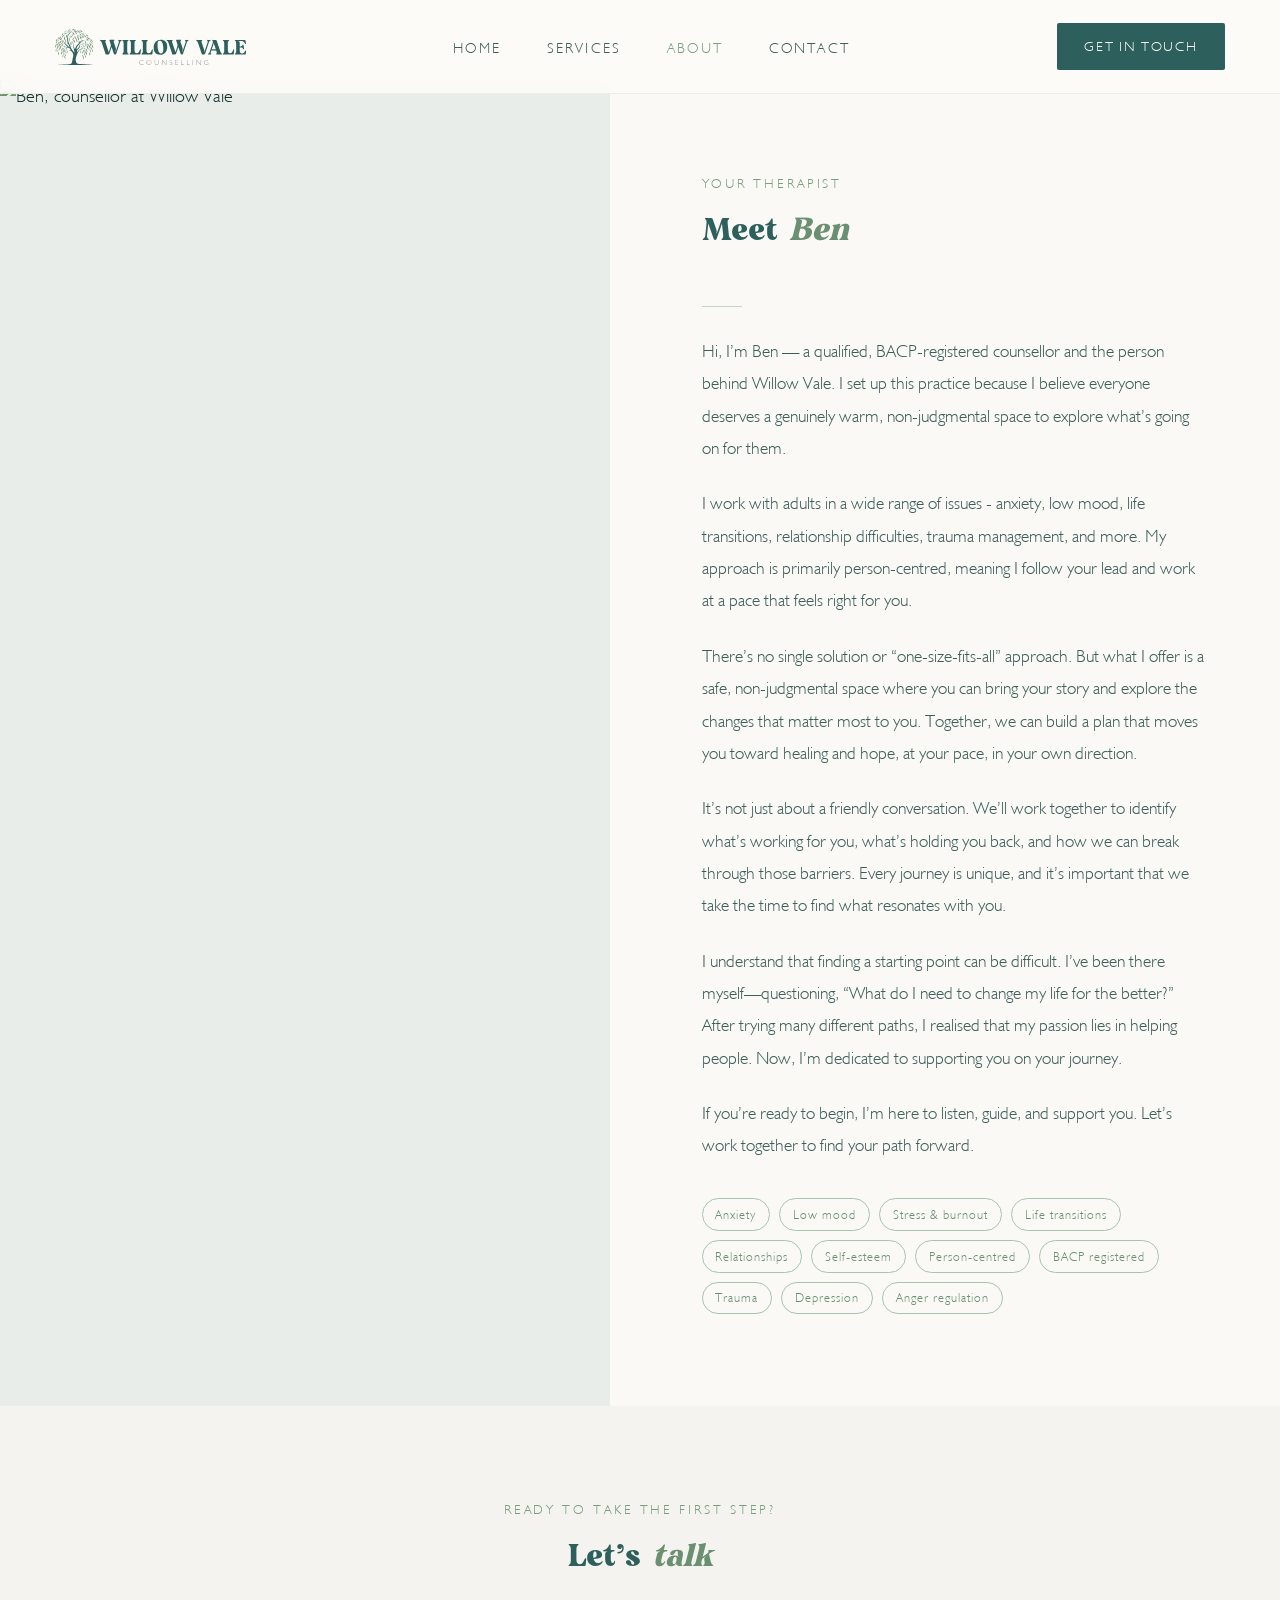
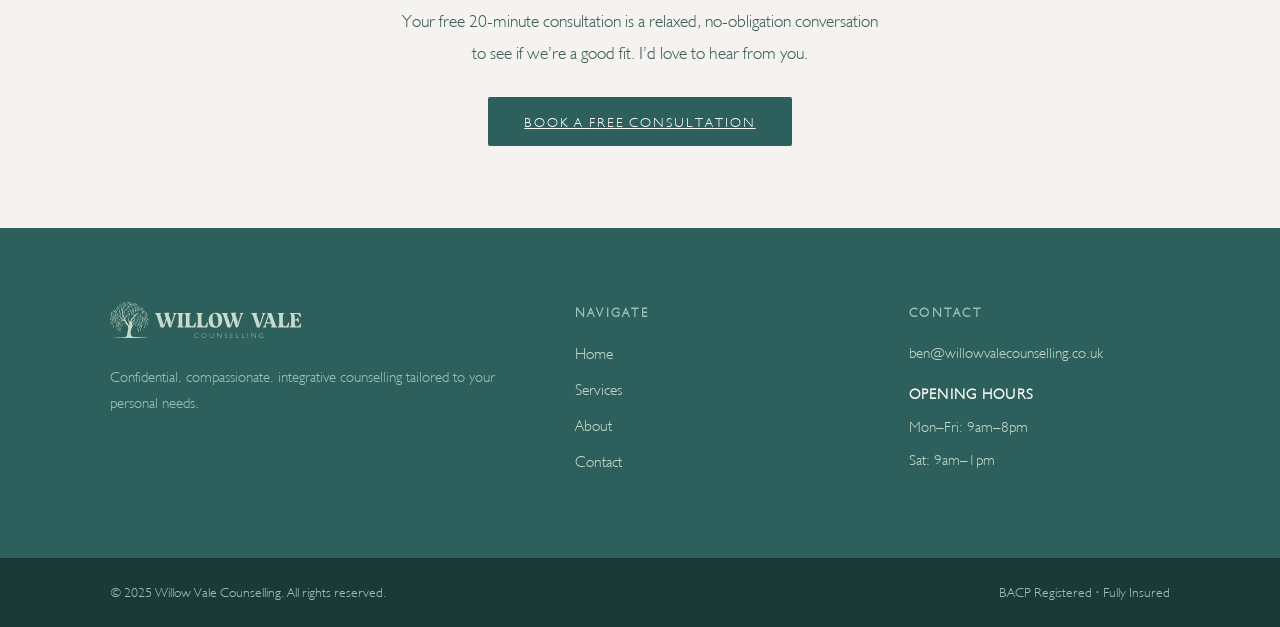
==== about.html @ 720c83ef "Add files via upload" ====
<!DOCTYPE html>
<html lang="en">
<head>
<meta charset="UTF-8">
<meta name="viewport" content="width=device-width, initial-scale=1.0">
<title>About | Willow Vale Counselling</title>
<link rel="stylesheet" href="style.css">
</head>
<body>
<nav>
  <a class="nav-logo" href="index.html" style="display:flex;align-items:center;">
    <span class="nav-logo-svg"><svg id="Layer_2" xmlns="http://www.w3.org/2000/svg" version="1.1" viewBox="0 0 338.8 63.8">
  <!-- Generator: Adobe Illustrator 30.1.0, SVG Export Plug-In . SVG Version: 2.1.1 Build 136)  -->
  <defs>
    <style>
      .st0 {
        fill: #6b8f71;
      }

      .st1 {
        fill: #959595;
      }

      .st2 {
        fill: #2d605c;
      }
    </style>
  </defs>
  <g>
    <path class="st2" d="M89.3,43.3l-6.7-19.7c-1-2.9-3-2.5-3-3.6s.3-.7.7-.7h9.5c.4,0,.7.3.7.6,0,.9-1.3.9-1.3,2.5s.2,1,.4,1.6l2.9,8.6,2.7,8h.2l2.9-8.6c.8-2.4.9-3.9,0-6.5l-1.8-5.1c-.2-.5,0-1.2.8-1.2h7.4c.4,0,.7.3.7.6,0,.9-1.4.9-1.4,2.5s.1.8.3,1.4l3.1,9c1,2.8.6,4.7-.5,7.9h.4l5.7-16.6c.2-.7.3-1.2.3-1.6,0-1.6-1.2-1.6-1.2-2.5s.3-.6.7-.6h4.9c.4,0,.7.3.7.7,0,1.1-2,.7-3,3.6l-6.7,19.7c-.4,1.2-.8,1.8-2.1,1.8h-.3c-1.2,0-1.7-.6-2.1-1.8l-3.9-11.2-3.9,11.2c-.4,1.2-.8,1.8-2.1,1.8h-3.2c-1.3,0-1.7-.6-2.1-1.8Z"/>
    <path class="st2" d="M119.1,44.4c0-1.2,2.5-.5,2.5-5.5v-13.3c0-5.1-2.5-4.3-2.5-5.5s.3-.7.7-.7h10c.4,0,.7.3.7.7,0,1.2-2.5.5-2.5,5.5v13.3c0,5.1,2.5,4.3,2.5,5.5s-.3.7-.7.7h-10c-.4,0-.7-.3-.7-.7Z"/>
    <path class="st2" d="M132,44.4c0-1.2,2.5-.5,2.5-5.5v-13.3c0-5.1-2.5-4.3-2.5-5.5s.3-.7.7-.7h10c.4,0,.7.3.7.7,0,1.2-2.5.5-2.5,5.5v12.1c0,3.6,1.4,5.4,4.1,5.4h0c2.9,0,4.2-3.5,5.3-6.1.3-.6.6-1,1.1-1s.8.4.8,1l-.7,7c0,.7-.6,1.1-1.2,1.1h-17.6c-.4,0-.7-.3-.7-.7h0Z"/>
    <path class="st2" d="M153.2,44.4c0-1.2,2.5-.5,2.5-5.5v-13.3c0-5.1-2.5-4.3-2.5-5.5s.3-.7.7-.7h10c.4,0,.7.3.7.7,0,1.2-2.5.5-2.5,5.5v12.1c0,3.6,1.4,5.4,4.1,5.4h0c2.9,0,4.2-3.5,5.3-6.1.3-.6.6-1,1.1-1s.8.4.8,1l-.7,7c0,.7-.6,1.1-1.2,1.1h-17.6c-.4,0-.7-.3-.7-.7h0Z"/>
    <path class="st2" d="M174.9,32.7c0-8.5,5.3-13.7,12.5-13.7s11.5,4.2,11.5,12.7-5.3,13.8-12.5,13.8-11.5-4.3-11.5-12.8ZM187.9,43.4c3.1,0,4.1-2.8,4.1-8.5s-1.5-13.9-5.8-13.9-4.4,2.5-4.4,8.3,1.3,14,6.1,14h0Z"/>
    <path class="st2" d="M207.5,43.3l-6.7-19.7c-1-2.9-3-2.5-3-3.6s.3-.7.7-.7h9.5c.4,0,.7.3.7.6,0,.9-1.3.9-1.3,2.5s.1,1,.4,1.6l2.9,8.6,2.7,8h.2l2.9-8.6c.8-2.4.9-3.9,0-6.5l-1.8-5.1c-.1-.5,0-1.2.9-1.2h7.4c.4,0,.7.3.7.6,0,.9-1.4.9-1.4,2.5s.1.8.3,1.4l3.1,9c1,2.8.6,4.7-.5,7.9h.4l5.7-16.6c.2-.7.3-1.2.3-1.6,0-1.6-1.2-1.6-1.2-2.5s.3-.6.7-.6h4.9c.4,0,.7.3.7.7,0,1.1-2,.7-3,3.6l-6.7,19.7c-.4,1.2-.9,1.8-2.1,1.8h-.3c-1.2,0-1.6-.6-2.1-1.8l-3.9-11.2-3.9,11.2c-.4,1.2-.9,1.8-2.1,1.8h-3.2c-1.3,0-1.7-.6-2.1-1.8h0Z"/>
    <path class="st2" d="M259.8,43.3l-6.7-19.6c-1-2.9-3-2.6-3-3.7s.3-.7.7-.7h9.5c.4,0,.7.3.7.6,0,.9-1.2.9-1.2,2.5s0,.8.2,1.4l4.1,12.1c.7,2,.8,3.2.2,5h.4l5.7-16.9c.2-.7.3-1.2.3-1.6,0-1.6-1.2-1.6-1.2-2.5s.3-.6.7-.6h4.9c.4,0,.7.3.7.7,0,1.1-2,.7-3,3.6l-6.7,19.7c-.4,1.2-.9,1.8-2.1,1.8h-2.1c-1.3,0-1.7-.6-2.1-1.8h0Z"/>
    <path class="st2" d="M271,44.4c0-1.1,1.8-.8,3-3.7l5.3-15.5c1.6-4.8-.9-4-.9-5.2s.4-.7.9-.7h5.3c1.3,0,1.7.6,2.1,1.8l6.7,19.6c1.2,2.9,3,2.7,3,3.7s-.3.7-.7.7h-9.5c-.4,0-.7-.3-.7-.6,0-.9,1.2-.9,1.2-2.5s0-.9-.3-1.5l-.9-2.4h-8.5l-.8,2.4c-.2.6-.3,1.1-.3,1.5,0,1.7,1.2,1.7,1.2,2.5s-.3.6-.7.6h-4.9c-.4,0-.7-.3-.7-.7h0ZM285,36l-3.9-11.3h-.4c.1.4.2.9.2,1.3,0,1-.3,2-.8,3.4l-2.3,6.7h7.1Z"/>
    <path class="st2" d="M297.4,44.4c0-1.2,2.5-.5,2.5-5.5v-13.3c0-5.1-2.5-4.3-2.5-5.5s.3-.7.7-.7h10c.4,0,.7.3.7.7,0,1.2-2.5.5-2.5,5.5v12.1c0,3.6,1.4,5.4,4.1,5.4h0c2.9,0,4.2-3.5,5.3-6.1.3-.6.5-1,1.1-1s.8.4.8,1l-.7,7c0,.7-.5,1.1-1.2,1.1h-17.6c-.4,0-.7-.3-.7-.7h0Z"/>
    <path class="st2" d="M318.6,44.4c0-1.2,2.5-.5,2.5-5.5v-13.3c0-5.1-2.5-4.3-2.5-5.5s.3-.7.7-.7h17.2c.7,0,1.1.4,1.2,1.1l.7,5.2c0,.6-.2,1-.8,1s-.7-.3-1.1-1c-1.3-2.5-2.4-4.3-5.3-4.3h-6.6v.4c2.5,0,2.8.7,2.8,4.9v4.1h2.1c1.6,0,2.2-.9,2.5-1.7.4-1,.5-1.6,1.2-1.6s.8.4.9,1l.9,6.3c0,.6-.1,1-.7,1s-.9-.3-1.2-1c-.8-1.4-1.8-1.9-3.6-1.9h-2.1v3.8c0,3.9.7,6.5,4.1,6.5h0c2.9,0,3.9-1.8,5.3-4.3.3-.6.5-.9,1.1-.9s.8.4.8,1l-.7,5.2c0,.7-.5,1.1-1.2,1.1h-17.6c-.4,0-.7-.3-.7-.7h0Z"/>
  </g>
  <g>
    <path class="st1" d="M157,63c-.5.2-1,.4-1.5.6-.5.1-1,.2-1.5.2s-.9,0-1.4-.2-.9-.3-1.2-.6c-.6-.4-1.1-.9-1.4-1.6-.2-.3-.3-.7-.4-1s-.1-.7-.1-1.1c0-.6.1-1.1.3-1.7s.5-1,1-1.4c.4-.4.9-.8,1.5-1,.6-.2,1.1-.3,1.8-.3s.9,0,1.4.2,1,.3,1.5.6v.7c-.6-.3-1.1-.5-1.6-.7-.5-.2-.9-.2-1.4-.2s-.8,0-1.1.2c-.4.1-.7.3-1,.5-.5.3-.9.8-1.2,1.3-.3.5-.4,1.2-.4,1.8s0,1,.3,1.4.4.9.8,1.2.8.6,1.2.8c.5.2,1,.3,1.5.3s.9,0,1.4-.2c.5-.1,1-.4,1.6-.7v.7h0Z"/>
    <path class="st1" d="M162.1,59.3c0-.6.1-1.1.3-1.7s.6-1,1-1.4c.4-.4.9-.7,1.4-1,.5-.2,1.1-.3,1.7-.3s1.2.1,1.7.3c.5.2,1,.5,1.4,1,.4.4.7.9,1,1.4s.3,1.1.3,1.7,0,.9-.2,1.3c-.1.4-.3.8-.6,1.2-.4.6-.9,1.1-1.6,1.4-.6.3-1.3.5-2.1.5s-1.2-.1-1.7-.3c-.5-.2-1-.5-1.4-1-.4-.4-.7-.9-1-1.4-.2-.5-.3-1.1-.3-1.7h0ZM162.9,59.4c0,.5,0,1,.3,1.4s.4.9.8,1.2c.3.3.7.6,1.2.8.5.2.9.3,1.4.3s1,0,1.4-.3.9-.5,1.2-.8c.4-.3.6-.8.8-1.2s.3-1,.3-1.5,0-1-.3-1.4c-.2-.5-.4-.8-.8-1.2s-.8-.6-1.2-.8c-.4-.2-.9-.3-1.4-.3s-.9,0-1.4.3c-.5.2-.9.5-1.2.8s-.6.8-.8,1.2c-.2.5-.3.9-.3,1.4h0Z"/>
    <path class="st1" d="M177.3,60.1c0,.9.2,1.6.8,2.2s1.2.8,2,.8,1.5-.3,2-.8.8-1.2.8-2.2v-5h.7v4.9c0,1.1-.3,2-.9,2.7-.6.7-1.5,1-2.6,1s-1.9-.3-2.5-1c-.6-.7-.9-1.6-.9-2.7v-4.9h.7v5h0Z"/>
    <path class="st1" d="M189.8,63.6v-8.5h.7l6.2,7.4v-7.4h.7v8.5h-.6l-6.3-7.5v7.5h-.7Z"/>
    <path class="st1" d="M207.5,56.3c-.4-.2-.7-.4-1-.5-.2,0-.3,0-.5-.1-.1,0-.3,0-.5,0-.5,0-.9.2-1.2.5s-.5.7-.5,1.1.1.7.3.9c.2.2.7.5,1.4.8h.2c.8.4,1.3.7,1.6,1,.2.2.3.4.4.7s.1.5.1.8c0,.7-.2,1.2-.7,1.7s-1.1.7-1.8.7-.7,0-1.1-.2c-.4-.1-.7-.3-1.1-.6v-.8c.4.3.8.5,1.1.7.4.2.7.2,1,.2.6,0,1-.2,1.3-.5.3-.3.5-.7.5-1.2s-.1-.7-.3-.9-.7-.5-1.5-.9c-.8-.3-1.3-.7-1.6-1s-.4-.8-.4-1.3.2-1.2.7-1.6c.4-.4,1.1-.6,1.8-.6s.7,0,1,.1.6.2.9.4v.8h0Z"/>
    <path class="st1" d="M213.4,63.6v-8.5h4.6v.5h-3.9v3.4h3.8v.5h-3.8v3.5h4v.6h-4.7,0Z"/>
    <path class="st1" d="M223.8,63.6v-8.5h.7v7.9h4v.6h-4.7Z"/>
    <path class="st1" d="M233.9,63.6v-8.5h.7v7.9h4v.6h-4.7Z"/>
    <path class="st1" d="M243.9,63.6v-8.5h.7v8.5h-.7Z"/>
    <path class="st1" d="M250.9,63.6v-8.5h.7l6.2,7.4v-7.4h.7v8.5h-.6l-6.3-7.5v7.5h-.7,0Z"/>
    <path class="st1" d="M271.7,63c-.5.3-1,.5-1.5.6-.5.1-1,.2-1.5.2s-1,0-1.4-.2-.9-.3-1.2-.6c-.6-.4-1.1-.9-1.5-1.6-.2-.3-.3-.7-.4-1s-.1-.7-.1-1.1c0-.6.1-1.1.3-1.7s.5-1,1-1.4c.4-.4.9-.8,1.5-1,.5-.2,1.1-.3,1.8-.3s1,0,1.4.2,1,.3,1.5.6v.7c-.6-.3-1.1-.5-1.6-.7-.5-.2-1-.2-1.4-.2s-.8,0-1.1.2c-.4.1-.7.3-1,.5-.5.3-.9.8-1.2,1.3s-.4,1.2-.4,1.8,0,1,.3,1.4.5.9.8,1.2.8.6,1.2.8c.5.2,1,.3,1.5.3s.7,0,1.1-.1.8-.2,1.2-.4v-2.3h-1.8v-.6h2.5v3.3h0Z"/>
  </g>
  <g>
    <g>
      <path class="st0" d="M34.2,1.1c.8-.7,1.3-1,1.3-1-4.2-.7-5.7,2.4-5.7,2.4,0,0,.5-.2,1.5-.3,1,0,2.1-.4,2.9-1.1Z"/>
      <path class="st0" d="M12.1,15.3s.4-.4,1.8-1.5c1.4-1.1,2.1-3.2,4-4.1,0,0-4.9.5-5.8,5.6Z"/>
      <path class="st0" d="M8.6,17.3c1.4-1.4,1.9-3.7,3.2-4.6,0,0-4.7,1.1-4.7,6.5,0,0,0-.4,1.5-1.9Z"/>
      <path class="st0" d="M11.9,17.6c.4-.9.4-1.3.6-1.9,0,0-3.3,1.2-4.2,4.8,0,0,.6-.3,1.7-.8,1.1-.5,1.5-1.2,1.9-2.1h0Z"/>
      <path class="st0" d="M9.8,21.6c-1.5,1.3-2.4,2.6-2.8,4.7,0,0,.9-.9,2.6-2.1,1.8-1.3,1.7-3.1,3.1-5.1,0,0-1.6,1.3-3,2.6Z"/>
      <path class="st0" d="M5.4,22.3c.7-1,.5-2.3.7-3.5,0,0-2,1-1.5,4.8,0,0,0-.4.8-1.3Z"/>
      <path class="st0" d="M4.2,17s-.6.6-1.5,1.6c-.9,1-1.2,2.3-1.3,3.5,0,0,.3-.2,1.2-.9s1.4-2.3,1.6-4.3h0Z"/>
      <path class="st0" d="M6,17.4c.7-.8.9-2.2,1.7-3.4,0,0-3,1.2-2.8,4.7,0,0,.3-.5,1.1-1.3Z"/>
      <path class="st0" d="M1.5,26.3s.8-.9,1.4-1.5.3-2.4.7-3.4c0,0-1,1-1.6,2s-.5,2.9-.5,2.9h0Z"/>
      <path class="st0" d="M3.5,25.8s-1.3,1.1-2.3,2.7S0,32.2,0,33.7c0,0,.7-.9,1.7-2.5,1-1.5,1-3.6,1.7-5.4h0Z"/>
      <path class="st0" d="M5,25.1c-.7,1.1-1.2,2.8-1.2,4.8,0,0,.6-.5,1.6-2s1.3-3,1.5-5.2c0,0-1.2,1.3-1.9,2.5Z"/>
      <path class="st0" d="M14.4,23c0-1.2-.6-2.4-.5-3.6,0,0-1,1.3-.8,3.6s.4,2.6.2,3.2c0,0,1.2-2.1,1.2-3.3Z"/>
      <path class="st0" d="M10.7,25.3c-.6,1.1-.7,1.8-.9,3.5,0,0,.7-.6,1.6-1.8.8-1.3.1-2.4.4-3.7,0,0-.5.8-1,2Z"/>
      <path class="st0" d="M8,30c.5-1.2.9-3.5,1.4-4.5,0,0-2.4,1.2-3.1,4.3-.7,3.2-.6,3.8-.6,3.8,0,0,1.9-2.5,2.4-3.7h0Z"/>
      <path class="st0" d="M9.1,32.3c-.2,2.2,0,3.3,0,3.3,0,0,.8-1.2,1.5-2.5.7-1.2.7-3.5,1-5.1,0,0-2.3,2.1-2.5,4.3h0Z"/>
      <path class="st0" d="M7.1,35.3c0,1.8.2,2.5.2,2.5,0,0,.7-1.5.8-2.5s0-2,.2-2.6c0,0-1.3.8-1.2,2.6Z"/>
      <path class="st0" d="M3.6,31.9c-.7,1.3-.6,3.1-.2,4.7,0,0,.3-1.1,1-2.2.6-1.2.5-4.2.9-5.1,0,0-1.1,1.4-1.8,2.7Z"/>
      <path class="st0" d="M2.2,34.5s-.4.9-.8,2.4c-.4,1.5,0,2.6.2,3.6,0,0,.8-1.4.9-2.4,0-1-.5-2.6-.4-3.6Z"/>
      <path class="st0" d="M5.8,35.2s-.5,1-1,2.1-.2,2.2,0,3.5c0,0,.4-1,.8-1.9s0-3.1.2-3.7Z"/>
      <path class="st0" d="M6.4,40s-1.2,2.2-.8,4.1c.4,1.9.9,2.3.9,2.3,0,0,0-1.1.3-2.3s-.6-3.2-.5-4.1h0Z"/>
      <path class="st0" d="M12.4,31.2s0-.4.8-1.4,1-1.5,1.4-2.6c.4-1.1.2-.9.8-1.4,0,0-3.5.7-2.9,5.4h0Z"/>
      <path class="st0" d="M17.9,32.9s0-.2.9-.5c.9-.3,1.5-1.1,1.7-1.2,0,0-2.4-.2-2.6,1.7Z"/>
      <path class="st0" d="M14.4,36.2c.2-.6,1.4-1,2-2.3.6-1.4.9-1.7.9-1.7-2.9.9-2.9,4-2.9,4h0Z"/>
      <path class="st0" d="M12.1,38.5c.9-.9,1.6-3.2,2.1-5.2,0,0-1.8,1.2-2.5,2.6s-.6,3-.9,3.9c0,0,.3-.5,1.2-1.3h0Z"/>
      <path class="st0" d="M16.7,30.1c-1.4.5-2.3,1.7-2.3,1.7,0,0,.7-.2,2-.2,1.3,0,1.9-1.3,3.1-1.7,0,0-1.4-.2-2.7.2h0Z"/>
      <path class="st0" d="M16.1,36s-3.5,2.4-2.4,7.1c0,0,.1-.5.8-1.6.7-1.1.7-1.7,1-3.3s.6-2.2.6-2.2h0Z"/>
      <path class="st0" d="M11.4,45.8s.4-.9.8-1.9c.4-1,.4-1.7.4-2.8s0-1.8,0-1.8c0,0-1.2,1.4-1.5,2.8-.3,1.4.1,3,.3,3.8Z"/>
      <path class="st0" d="M17.3,41.6s0-.5.3-2.2c.3-1.6-.2-3.1.4-4.2,0,0-3.1,2.8-.6,6.4h0Z"/>
      <path class="st0" d="M20.3,42c0-1.2-1.5-2.7-1.7-4.1,0,0-.4,2,.1,3.4s1.8,2.2,1.8,2.2c0,0,0-.3-.2-1.4Z"/>
      <path class="st0" d="M16.6,44.9c.4-1-.6-3.3-.7-4.2,0,0-.2.6-.6,2-.4,1.4.4,3,.6,4.1,0,0,.2-.9.7-1.9Z"/>
      <path class="st0" d="M13.7,50.6s.2-.6.8-1.4.1-3.1.2-4c0,0-2.2,2.3-1,5.4h0Z"/>
      <path class="st0" d="M17.1,46.7s-1.8,3.2,1.3,6.4c0,0-.1-.7,0-1.7s-1.2-3.3-1.3-4.6Z"/>
      <path class="st0" d="M19.6,48.3s0-.7-.1-1.4-1.3-1.9-1.5-2.4c0,0,0,.9,0,1.8,0,1,1.1,1.5,1.5,2.1Z"/>
      <path class="st0" d="M23.8,37.7s-2.9,1.1-1.4,5c0,0,.2-.5.6-1.3.4-.8,0-2.9.7-3.7Z"/>
      <path class="st0" d="M20.7,34.5s-.5,1,.6,2.5c0,0,0-.2.2-.9.2-.7-.2-1.1-.8-1.6h0Z"/>
      <path class="st0" d="M19.2,17.5s-.1.3-.5,2-.5,3.6.7,5.3c0,0,0-1.2.4-2.4s-.5-3.3-.6-5Z"/>
      <path class="st0" d="M16.1,17.6c.5,1.8.7,2,.9,2.5,0,0,.7-2.3.7-3.9s-.4-2.4-.5-2.9c0,0-1.7,2.4-1.1,4.2Z"/>
      <path class="st0" d="M19.5,13.1c-.3,2.4,0,3.3,0,3.3,0,0,.4-.9,1.2-2.1.8-1.2.8-4.3,1.5-5.4,0,0-2.5,1.9-2.8,4.3Z"/>
      <path class="st0" d="M54,14.5c1.5.9,2,1.3,2,1.3-1.5-4.9-6.4-4.8-6.4-4.8,2,.6,2.9,2.7,4.5,3.5h0Z"/>
      <path class="st0" d="M60.9,20.1c0-5.4-4.7-6.5-4.7-6.5,1.2.9,1.8,3.2,3.2,4.6s1.5,1.9,1.5,1.9Z"/>
      <path class="st0" d="M55.4,16.6c.3.5.3,1,.6,1.9s.8,1.6,1.9,2.1,1.7.8,1.7.8c-.9-3.6-4.2-4.8-4.2-4.8h0Z"/>
      <path class="st0" d="M61.8,19.7c.2,1.2,0,2.5.7,3.5s.8,1.3.8,1.3c.5-3.7-1.5-4.8-1.5-4.8Z"/>
      <path class="st0" d="M65.3,22.1c.9.7,1.2.9,1.2.9,0-1.2-.4-2.5-1.3-3.5s-1.5-1.6-1.5-1.6c.2,2,.8,3.6,1.6,4.3h0Z"/>
      <path class="st0" d="M63,19.6c.2-3.5-2.8-4.7-2.8-4.7.9,1.2,1,2.6,1.7,3.4s1.1,1.3,1.1,1.3Z"/>
      <path class="st0" d="M65.1,25.7c.7.6,1.4,1.5,1.4,1.5,0,0,0-1.9-.5-2.9-.6-1-1.6-2-1.6-2,.3.9,0,2.7.7,3.4h0Z"/>
      <path class="st0" d="M66.8,29.4c-1.1-1.6-2.3-2.7-2.3-2.7.7,1.8.7,3.8,1.7,5.4,1.1,1.5,1.7,2.5,1.7,2.5,0-1.5,0-3.5-1.1-5.1Z"/>
      <path class="st0" d="M64.2,30.8c0-2-.5-3.7-1.2-4.8-.7-1.1-1.9-2.5-1.9-2.5.2,2.2.5,3.7,1.5,5.2s1.6,2,1.6,2Z"/>
      <path class="st0" d="M54.1,20.2c0,1.2-.5,2.4-.5,3.6,0,1.2,1.2,3.3,1.2,3.3-.2-.7,0-1,.2-3.2.2-2.3-.8-3.6-.8-3.6Z"/>
      <path class="st0" d="M56.6,27.9c.8,1.3,1.5,1.8,1.5,1.8-.2-1.8-.3-2.4-.9-3.5-.5-1.1-1-2-1-2,.3,1.3-.4,2.4.4,3.7Z"/>
      <path class="st0" d="M62.3,34.5s0-.7-.6-3.8c-.7-3.1-3.1-4.3-3.1-4.3.4,1,.8,3.3,1.4,4.5.5,1.2,2.4,3.7,2.4,3.7h0Z"/>
      <path class="st0" d="M56.3,28.9c.3,1.6.3,3.9,1,5.1s1.5,2.5,1.5,2.5c0,0,.2-1.1,0-3.3-.2-2.2-2.5-4.3-2.5-4.3h0Z"/>
      <path class="st0" d="M59.7,33.5c.2.6,0,1.6.2,2.6s.8,2.5.8,2.5c0,0,0-.7.2-2.5,0-1.8-1.2-2.6-1.2-2.6Z"/>
      <path class="st0" d="M62.6,30.1c.5,1,.3,4,1,5.1s1,2.2,1,2.2c.4-1.6.6-3.4-.2-4.7-.7-1.3-1.8-2.7-1.8-2.7Z"/>
      <path class="st0" d="M65.8,35.4c.2,1-.4,2.6-.3,3.6,0,1,.9,2.4.9,2.4.2-.9.6-2,.2-3.6-.3-1.5-.8-2.4-.8-2.4Z"/>
      <path class="st0" d="M62.1,36.1c.2.5-.2,2.8.2,3.7.4.9.8,1.9.8,1.9.2-1.2.5-2.3,0-3.5s-1-2.1-1-2.1Z"/>
      <path class="st0" d="M61.1,44.9c.2,1.2.3,2.3.3,2.3,0,0,.5-.4,1-2.3.4-1.9-.8-4.1-.8-4.1.1.9-.7,2.9-.5,4.1h0Z"/>
      <path class="st0" d="M55.5,32.1c.6-4.7-2.9-5.4-2.9-5.4.5.6.4.4.8,1.4s.6,1.6,1.4,2.6.8,1.4.8,1.4h0Z"/>
      <path class="st0" d="M49.1,33.4c.9-.3,1-.2,1-.2-1.5-1.3-3.1.5-3.1.5.3,0,1.2.1,2.1-.2h0Z"/>
      <path class="st0" d="M54,37.2s0-3.1-2.8-4c0,0,.3.3.9,1.7.6,1.4,1.8,1.7,2,2.3h0Z"/>
      <path class="st0" d="M54.3,34.7c.6,1.9,1.2,4.3,2.1,5.2s1.2,1.3,1.2,1.3c-.2-.9-.2-2.5-.8-3.9-.7-1.4-2.5-2.6-2.5-2.6h0Z"/>
      <path class="st0" d="M51.8,30.8c-1.4-.5-2.7-.2-2.7-.2,1.1.4,1.8,1.6,3.1,1.7,1.3,0,2,.2,2,.2,0,0-1-1.2-2.3-1.7h0Z"/>
      <path class="st0" d="M51.8,36.9s.3.7.6,2.2c.3,1.5.3,2.2,1,3.3.7,1.1.8,1.6.8,1.6,1.2-4.7-2.4-7.1-2.4-7.1h0Z"/>
      <path class="st0" d="M55.3,40.1s0,.7,0,1.8c0,1.2,0,1.8.4,2.8s.8,1.9.8,1.9c.2-.8.6-2.3.3-3.8s-1.5-2.8-1.5-2.8Z"/>
      <path class="st0" d="M50,36.1c.6,1.2.1,2.6.4,4.2s.3,2.2.3,2.2c2.5-3.6-.7-6.4-.7-6.4h0Z"/>
      <path class="st0" d="M49.4,38.8c-.2,1.4-1.7,3-1.7,4.1,0,1.2-.2,1.4-.2,1.4,0,0,1.3-.7,1.8-2.2.5-1.5.1-3.4.1-3.4Z"/>
      <path class="st0" d="M52.6,43.5c-.4-1.4-.5-2-.5-2,0,.9-1.1,3.2-.7,4.2s.7,1.9.7,1.9c.2-1.2.9-2.7.5-4.1Z"/>
      <path class="st0" d="M53.5,50.1c.6.8.8,1.4.8,1.4,1.2-3.1-1-5.4-1-5.4.1,1-.3,3.2.2,4h0Z"/>
      <path class="st0" d="M50.9,47.6c-.1,1.3-1.4,3.6-1.3,4.6.1,1,0,1.7,0,1.7,3.1-3.2,1.3-6.4,1.3-6.4Z"/>
      <path class="st0" d="M49.8,47.1c0-1,0-1.8,0-1.8-.2.5-1.4,1.7-1.5,2.4s0,1.4,0,1.4c.4-.6,1.4-1.1,1.5-2.1Z"/>
      <path class="st0" d="M44.9,41.7c.4.8.6,1.3.6,1.3,1.5-3.9-1.4-5-1.4-5,.7.8.3,2.9.7,3.7Z"/>
      <path class="st0" d="M47.4,35.9c-.5.5-1,.9-.8,1.6.2.7.2.9.2.9,1.1-1.5.6-2.5.6-2.5h0Z"/>
      <path class="st0" d="M25.6,22.4s.2-1.6.5-3.1c.2-1.4-.9-3.8-1-5.7,0,0,0,.4-.5,2.4-.5,2,.2,4.5,1.1,6.4h0Z"/>
      <path class="st0" d="M29.7,28s1.1-2.1,1.2-3.4-.3-2.3-.3-3.4c0,0-1.1,1.6-1.3,3.4-.2,1.8.3,2.5.4,3.5h0Z"/>
      <path class="st0" d="M35.5,22c-.2-1.2-.4-2.3-.4-2.8,0,0-.9,1.7-1,2.8s.5,2.7.7,3.4c0,0,.9-2.1.7-3.4Z"/>
      <path class="st0" d="M39.2,19.9c.2-1.6-.7-3.6-.8-3.9,0,0,0,.9-.5,2.6s0,3.3-.1,4.3c0,0,1.3-1.4,1.5-3h0Z"/>
      <path class="st0" d="M40.3,23.1c.5,1.1.8,1.1.9,1.9,0,0,.4-1.8.2-2.8s-.9-1.5-1-2c0,0-.5,1.8,0,2.8h0Z"/>
      <path class="st0" d="M32.4,16c-.8.8-1.6,2.2-2.1,3.7,0,0,1.7-.8,2.6-1.9s.6-2.6,1-3.2c0,0-.6.6-1.4,1.4h0Z"/>
      <path class="st0" d="M31.6,23h0s0,0,0,0Z"/>
      <path class="st0" d="M32.3,22.1c.8-.7.9-1,1.2-1.9s.2-1,.4-1.2c0,0,0,0,0,0-.4.2-2.3,1.2-2.2,3.9,0,0,0-.2.8-.8h0Z"/>
      <path class="st0" d="M41.8,15.7c-1.2-2.5-3.4-3.9-3.4-3.9,0,0,.8,1.5,1.6,4.2.9,2.8,2.1,3.8,2.5,4.8,0,0,.5-2.6-.7-5.1Z"/>
      <path class="st0" d="M46.6,18.8s.3-2.4-.7-4.5c-1-2-1.8-2.2-2.5-3.4,0,0,.3,1.6.8,3.7.5,2.1,2,3.4,2.4,4.2Z"/>
      <path class="st0" d="M50.7,13.4c-.6-1.1-3.2-2.4-3.7-2.9,0,0,.3.3.9,1.9s2,2.4,3.9,3c0,0-.6-.9-1.2-2h0Z"/>
      <path class="st0" d="M36.6,15c-.2-1.8-1.6-3.3-1.7-4,0,0,.1.5,0,2.3-.1,1.9.4,3.1,1.7,5.2,0,0,.2-1.8,0-3.6Z"/>
      <path class="st0" d="M33.9,7.8c-.8-1.8-3.8-2.2-3.8-2.2,0,0,1,.5,1.8,2.2s2.2,2.8,2.4,3.4c0,0,.5-1.6-.4-3.4h0Z"/>
      <path class="st0" d="M49.5,16.8s-.3-1.2-1.1-2.1c-.8-.9-1.5-1.1-1.9-1.5,0,0,.2.6.7,1.7s1.7,1.2,2.3,1.9Z"/>
      <path class="st0" d="M30.9,11.9c.3-1.1-.2-3.4-.4-4.5,0,0-.1.5-.5,2.2-.4,1.7.4,3.1.5,4,0,0,.2-.6.4-1.7Z"/>
      <path class="st0" d="M13.6,10.2c.9-1.2.8-2.8.8-2.8,0,0-1.1.7-1.7,1.6-.6.9-.6,2.7-.6,2.7,0,0,.5-.3,1.4-1.5h0Z"/>
      <path class="st0" d="M16.9,6.7c.2-.8.9-1.1.9-1.1-2.4.3-2.4,2.5-2.4,2.5,0,0,1.3-.6,1.5-1.3h0Z"/>
      <path class="st0" d="M26.3,13.7c0,1.6.5,1.5.6,2.4,0,0,.4-.9.5-2.1s0-2.4.4-3.1c0,0-1.5,1.2-1.4,2.8Z"/>
      <path class="st0" d="M17,8.8c1.8-.3,2.5-.3,3.5-.9.7-.4,2.4-.7,2.4-.7-4.8-1.2-7.3,1.9-7.5,2.1,0,0,.3-.3,1.6-.5h0Z"/>
      <path class="st0" d="M15.3,9.3h0s0,0,0,0Z"/>
      <path class="st0" d="M27.6,1c-1.5,0-2.9,0-4.1,1-1.2,1.1-1.7,1.4-1.7,1.4,1.2-.5,2.3-.2,3.9-1.1s2-1.3,2-1.3Z"/>
      <path class="st0" d="M19.2,4.3c.7-.5,1.4-1,1.4-1-1.6-.2-2.6.3-3.1.7s-1,.8-1,.8c1,.1,2,0,2.7-.6h0Z"/>
      <path class="st0" d="M32.1,3s.6,0,2,.3c1.4.3,2.9-.5,3.7-.6,0,0-.9-.3-1.6-.5s-2.5-.2-4.2.8h0Z"/>
      <path class="st0" d="M45.1,4.1c1.5,1.3,2.8,1.3,3.7,1.3,0,0-.5-.6-1.4-1.5-.9-.9-2.6-1.5-4.7-1.5,0,0,1,.4,2.4,1.8Z"/>
      <path class="st0" d="M44.3,4.7s-.6-.4-1.7-1.2c-1.1-.8-2.3-1.1-4.1-1,0,0,.6.5,1.8,1.4,1.3.9,2.3.8,4,.8Z"/>
      <path class="st0" d="M36.3,4.2c-1.8.3-2.8.5-2.8.5.5,0,1.7.6,3.9,1s4,0,4,0c-2.2-1.4-3.3-1.8-5.1-1.5Z"/>
      <path class="st0" d="M28.8,10.9s-.7,1.5-.4,2.9c.3,1.3.8,1.1,1.2,1.9,0,0,0-1.4-.2-2.7-.3-1.2-.6-1.3-.6-2.1Z"/>
      <path class="st0" d="M39.7,9.2s-2.5-3.4-6.3-3.3c0,0,2,.7,3.4,2.2s2.2.9,3,1Z"/>
      <path class="st0" d="M44.1,9.9c.8,1.2,1.5,2,2.8,2.8,0,0,0-3.7-4.2-4.6,0,0,.6.5,1.4,1.8h0Z"/>
      <path class="st0" d="M48.5,28.5c.9.7,1.5.8,3.1.7,0,0-2-2.7-4.9-1.4,0,0,.9,0,1.8.7Z"/>
      <path class="st0" d="M46.6,7s-2.4-1.6-5.5-.3c0,0,1.1.2,2,.6.9.3,2.7-.3,3.5-.2h0Z"/>
      <path class="st0" d="M48,9.1c1.5.8,3.7.4,5.3,1.7,0,0-1.2-1.5-2.5-2.1-1.3-.7-3-.5-4.8-.7,0,0,.5.4,1.9,1.2Z"/>
      <path class="st0" d="M55.5,11.5c1.3,1.3,2.5,1.2,3.7,2.3,0,0-1.1-2.2-2.1-3-1-.8-2.3-1-3.5-1.6,0,0,.6,1.1,1.9,2.3h0Z"/>
      <path class="st0" d="M22.2,4.7c-1.5.2-2.4,1.5-2.4,1.5.6-.4,1.8-.5,3.5-.5,1.6,0,2.7-.6,2.7-.6-1.2.3-2.2-.7-3.7-.4Z"/>
      <path class="st0" d="M22.9,27.4s-.1-.8-.2-2c0-1.1-1.3-2-1.4-2.7,0,0-.4,1.4,0,2.7.4,1.3,1.5,2,1.5,2Z"/>
      <path class="st0" d="M49.6,21.7s-1.9.5-2.7,2c0,0,0-.1,1.2-.2,1.2,0,1.1-1.5,1.5-1.8h0Z"/>
      <path class="st0" d="M49.4,25.7c1.2.3,2-.4,3.3.2,0,0-2.6-2.6-5.2-.1,0,0,.7-.4,1.9-.1Z"/>
      <path class="st0" d="M46.1,30.8c-.7.6-.6,1.7-.6,1.7,0,0,1,0,1.4-1,.4-1,.2-2,.2-2-.1.4-.4.7-1.1,1.3h0Z"/>
      <path class="st0" d="M51,7.6c.9.8,1.6.4,3,.9,0,0-2.1-2.9-5.3-1.7,0,0,1.4,0,2.3.8Z"/>
      <path class="st0" d="M42,13.9s.2-1.2-.5-2.5c-.6-1-1.2-.6-2.7-.9,0,0,2.4,1.5,3.2,3.4Z"/>
      <path class="st0" d="M26.5,4.2c1.2-.1,1.7-.6,2.7-.8,0,0-1.5-.7-2.6-.4-1.1.2-1.7.9-2.4,1,0,0,1.1.4,2.3.3h0Z"/>
    </g>
    <path class="st2" d="M67.9,63.8s-13.9-1-21.1-1.6c-2.9-.4-5.6-.7-6.8-.8-.5,0-.9-.2-1.2-.5h0c-.2-.2-.4-.4-.6-.7-.7-1.3-1.5-3.4-1.6-5.7,0-4,2.1-9,4.9-14.5s9.5-5.2,9.5-5.2c-8.2-2.1-12.2,7.5-12.2,7.5,0,0,.2-1.2.3-3.7.2-2.6,4.8-3.4,5-8.4.1-3.2,2.5-4.9,2.8-4.9-3.8,1.3-2.8,4.1-4.8,7.2s-4.2,3.5-4.2,3.5c0-4.2,2.9-6,7.5-12,4.5-5.9,10-3.3,10.1-3.2-6-3.7-11.5,2.4-11.5,2.4,0-1.2-1-2.2-1-2.2,1.3,4.9-2.8,5.8-4.9,8.9-2.1,3.1-2.5,5.8-2.5,5.8-3.9-4.9-2.9-12.1-2.8-12.2,0,.1-1.7,4.1,0,9.8,1.8,5.8,1.7,8.8,1.7,8.8,0,0-2.8-3-5.6-7.6-1.5-2.4-2.1-5.2-1.8-8,.2-2,.8-4.3,2.1-5.8,0,0-3.1,2.6-3.3,8.2-1.3-3-2.4-6.2-2.9-9.7-1.8-12.5,8.8-14.9,8.8-14.9,0,0-8.1-.3-10,10.3-1.6,8.9,5.5,19.3,5.6,19.4,0,0-1.8-1.8-7.2-6.4-5.5-4.7-5.2-9.5-5.2-9.5-1.7,7,8,13.4,8,13.4-6.3,1-2.9,7.9-2.8,8-1.4-4,0-7,2.8-6.8,2.8.2,5.5,5,5.5,5-3.2-1-4.3,1.9-4.3,2,0,0,2.7-3.2,6.4,1.3,3.7,4.6.8,9.9,0,15.3-.2,1.5-.5,2.7-.8,3.5-.4,1.2-1.4,2.1-2.7,2.2-1.5.2-3.7.4-6,.8C13.8,62.8,0,63.8,0,63.8h67.9Z"/>
  </g>
</svg></span>
  </a>
  <ul class="nav-links" id="nav-links">
    <li><a href="index.html" data-page="index.html" onclick="closeMenu()">Home</a></li>
    <li><a href="services.html" data-page="services.html" onclick="closeMenu()">Services</a></li>
    <li><a href="about.html" data-page="about.html" onclick="closeMenu()">About</a></li>
    <li><a href="contact.html" data-page="contact.html" onclick="closeMenu()">Contact</a></li>
    <li class="nav-mobile-cta"><a href="contact.html" onclick="closeMenu()">Get in Touch</a></li>
  </ul>
  <a class="nav-cta nav-cta-desktop" href="contact.html">Get in Touch</a>
  <a class="nav-cta nav-cta-mobile-bar" href="contact.html">Get in Touch</a>
  <button class="nav-burger" id="nav-burger" onclick="toggleMenu()" aria-label="Menu">
    <span></span><span></span><span></span>
  </button>
</nav>

  <section class="meet-ben-hero">
    <div class="meet-ben-image">
      <img src="https://x02.me/i/C5YM.jpg" alt="Ben, counsellor at Willow Vale" class="hero-photo"/>
    </div>
    <div class="meet-ben-text">
      <p class="section-eyebrow">Your Therapist</p>
      <h1 class="section-title">Meet <em>Ben</em></h1>
      <div class="divider"></div>
      <p style="color: var(--text-mid); font-size: 0.95rem; line-height: 1.85; margin-bottom: 1.25rem;">Hi, I&rsquo;m Ben &mdash; a qualified, BACP-registered counsellor and the person behind Willow Vale. I set up this practice because I believe everyone deserves a genuinely warm, non-judgmental space to explore what&rsquo;s going on for them.</p>
      <p style="color: var(--text-mid); font-size: 0.95rem; line-height: 1.85; margin-bottom: 1.25rem;">I work with adults in a wide range of issues - anxiety, low mood, life transitions, relationship difficulties, trauma management, and more. My approach is primarily person-centred, meaning I follow your lead and work at a pace that feels right for you.</p>
      <p style="color: var(--text-mid); font-size: 0.95rem; line-height: 1.85; margin-bottom: 1.25rem;">There&rsquo;s no single solution or &ldquo;one-size-fits-all&rdquo; approach. But what I offer is a safe, non-judgmental space where you can bring your story and explore the changes that matter most to you. Together, we can build a plan that moves you toward healing and hope, at your pace, in your own direction.</p>
      <p style="color: var(--text-mid); font-size: 0.95rem; line-height: 1.85; margin-bottom: 1.25rem;">It&rsquo;s not just about a friendly conversation. We&rsquo;ll work together to identify what&rsquo;s working for you, what&rsquo;s holding you back, and how we can break through those barriers. Every journey is unique, and it&rsquo;s important that we take the time to find what resonates with you.</p>
      <p style="color: var(--text-mid); font-size: 0.95rem; line-height: 1.85; margin-bottom: 1.25rem;">I understand that finding a starting point can be difficult. I&rsquo;ve been there myself&mdash;questioning, &ldquo;What do I need to change my life for the better?&rdquo; After trying many different paths, I realised that my passion lies in helping people. Now, I&rsquo;m dedicated to supporting you on your journey.</p>
      <p style="color: var(--text-mid); font-size: 0.95rem; line-height: 1.85; margin-bottom: 2rem;">If you&rsquo;re ready to begin, I&rsquo;m here to listen, guide, and support you. Let&rsquo;s work together to find your path forward.</p>
      <div class="ben-specialisms">
        <span class="tag">Anxiety</span>
        <span class="tag">Low mood</span>
        <span class="tag">Stress &amp; burnout</span>
        <span class="tag">Life transitions</span>
        <span class="tag">Relationships</span>
        <span class="tag">Self-esteem</span>
        <span class="tag">Person-centred</span>
        <span class="tag">BACP registered</span>
        <span class="tag">Trauma</span>
        <span class="tag">Depression</span>
        <span class="tag">Anger regulation</span>
      </div>
    </div>
  </section>

  <section style="background: var(--cream); padding: 5rem 6rem; text-align: center;">
    <p class="section-eyebrow" style="text-align: center;">Ready to take the first step?</p>
    <h2 class="section-title" style="text-align: center;">Let&rsquo;s <em>talk</em></h2>
    <p style="color: var(--text-mid); font-size: 0.95rem; max-width: 480px; margin: 1rem auto 2rem; line-height: 1.8;">Your free 20-minute consultation is a relaxed, no-obligation conversation to see if we&rsquo;re a good fit. I&rsquo;d love to hear from you.</p>
    <a class="btn-primary" href="contact.html">Book a Free Consultation</a>
  </section>

<footer>
    <div>
      <div class="footer-brand-svg"><svg id="Layer_2" xmlns="http://www.w3.org/2000/svg" version="1.1" viewBox="0 0 338.8 63.8">
  <!-- Generator: Adobe Illustrator 30.1.0, SVG Export Plug-In . SVG Version: 2.1.1 Build 136)  -->
  <defs>
    <style>
      .st0 {
        fill: #6b8f71;
      }

      .st1 {
        fill: #959595;
      }

      .st2 {
        fill: #2d605c;
      }
    </style>
  </defs>
  <g>
    <path class="st2" d="M89.3,43.3l-6.7-19.7c-1-2.9-3-2.5-3-3.6s.3-.7.7-.7h9.5c.4,0,.7.3.7.6,0,.9-1.3.9-1.3,2.5s.2,1,.4,1.6l2.9,8.6,2.7,8h.2l2.9-8.6c.8-2.4.9-3.9,0-6.5l-1.8-5.1c-.2-.5,0-1.2.8-1.2h7.4c.4,0,.7.3.7.6,0,.9-1.4.9-1.4,2.5s.1.8.3,1.4l3.1,9c1,2.8.6,4.7-.5,7.9h.4l5.7-16.6c.2-.7.3-1.2.3-1.6,0-1.6-1.2-1.6-1.2-2.5s.3-.6.7-.6h4.9c.4,0,.7.3.7.7,0,1.1-2,.7-3,3.6l-6.7,19.7c-.4,1.2-.8,1.8-2.1,1.8h-.3c-1.2,0-1.7-.6-2.1-1.8l-3.9-11.2-3.9,11.2c-.4,1.2-.8,1.8-2.1,1.8h-3.2c-1.3,0-1.7-.6-2.1-1.8Z"/>
    <path class="st2" d="M119.1,44.4c0-1.2,2.5-.5,2.5-5.5v-13.3c0-5.1-2.5-4.3-2.5-5.5s.3-.7.7-.7h10c.4,0,.7.3.7.7,0,1.2-2.5.5-2.5,5.5v13.3c0,5.1,2.5,4.3,2.5,5.5s-.3.7-.7.7h-10c-.4,0-.7-.3-.7-.7Z"/>
    <path class="st2" d="M132,44.4c0-1.2,2.5-.5,2.5-5.5v-13.3c0-5.1-2.5-4.3-2.5-5.5s.3-.7.7-.7h10c.4,0,.7.3.7.7,0,1.2-2.5.5-2.5,5.5v12.1c0,3.6,1.4,5.4,4.1,5.4h0c2.9,0,4.2-3.5,5.3-6.1.3-.6.6-1,1.1-1s.8.4.8,1l-.7,7c0,.7-.6,1.1-1.2,1.1h-17.6c-.4,0-.7-.3-.7-.7h0Z"/>
    <path class="st2" d="M153.2,44.4c0-1.2,2.5-.5,2.5-5.5v-13.3c0-5.1-2.5-4.3-2.5-5.5s.3-.7.7-.7h10c.4,0,.7.3.7.7,0,1.2-2.5.5-2.5,5.5v12.1c0,3.6,1.4,5.4,4.1,5.4h0c2.9,0,4.2-3.5,5.3-6.1.3-.6.6-1,1.1-1s.8.4.8,1l-.7,7c0,.7-.6,1.1-1.2,1.1h-17.6c-.4,0-.7-.3-.7-.7h0Z"/>
    <path class="st2" d="M174.9,32.7c0-8.5,5.3-13.7,12.5-13.7s11.5,4.2,11.5,12.7-5.3,13.8-12.5,13.8-11.5-4.3-11.5-12.8ZM187.9,43.4c3.1,0,4.1-2.8,4.1-8.5s-1.5-13.9-5.8-13.9-4.4,2.5-4.4,8.3,1.3,14,6.1,14h0Z"/>
    <path class="st2" d="M207.5,43.3l-6.7-19.7c-1-2.9-3-2.5-3-3.6s.3-.7.7-.7h9.5c.4,0,.7.3.7.6,0,.9-1.3.9-1.3,2.5s.1,1,.4,1.6l2.9,8.6,2.7,8h.2l2.9-8.6c.8-2.4.9-3.9,0-6.5l-1.8-5.1c-.1-.5,0-1.2.9-1.2h7.4c.4,0,.7.3.7.6,0,.9-1.4.9-1.4,2.5s.1.8.3,1.4l3.1,9c1,2.8.6,4.7-.5,7.9h.4l5.7-16.6c.2-.7.3-1.2.3-1.6,0-1.6-1.2-1.6-1.2-2.5s.3-.6.7-.6h4.9c.4,0,.7.3.7.7,0,1.1-2,.7-3,3.6l-6.7,19.7c-.4,1.2-.9,1.8-2.1,1.8h-.3c-1.2,0-1.6-.6-2.1-1.8l-3.9-11.2-3.9,11.2c-.4,1.2-.9,1.8-2.1,1.8h-3.2c-1.3,0-1.7-.6-2.1-1.8h0Z"/>
    <path class="st2" d="M259.8,43.3l-6.7-19.6c-1-2.9-3-2.6-3-3.7s.3-.7.7-.7h9.5c.4,0,.7.3.7.6,0,.9-1.2.9-1.2,2.5s0,.8.2,1.4l4.1,12.1c.7,2,.8,3.2.2,5h.4l5.7-16.9c.2-.7.3-1.2.3-1.6,0-1.6-1.2-1.6-1.2-2.5s.3-.6.7-.6h4.9c.4,0,.7.3.7.7,0,1.1-2,.7-3,3.6l-6.7,19.7c-.4,1.2-.9,1.8-2.1,1.8h-2.1c-1.3,0-1.7-.6-2.1-1.8h0Z"/>
    <path class="st2" d="M271,44.4c0-1.1,1.8-.8,3-3.7l5.3-15.5c1.6-4.8-.9-4-.9-5.2s.4-.7.9-.7h5.3c1.3,0,1.7.6,2.1,1.8l6.7,19.6c1.2,2.9,3,2.7,3,3.7s-.3.7-.7.7h-9.5c-.4,0-.7-.3-.7-.6,0-.9,1.2-.9,1.2-2.5s0-.9-.3-1.5l-.9-2.4h-8.5l-.8,2.4c-.2.6-.3,1.1-.3,1.5,0,1.7,1.2,1.7,1.2,2.5s-.3.6-.7.6h-4.9c-.4,0-.7-.3-.7-.7h0ZM285,36l-3.9-11.3h-.4c.1.4.2.9.2,1.3,0,1-.3,2-.8,3.4l-2.3,6.7h7.1Z"/>
    <path class="st2" d="M297.4,44.4c0-1.2,2.5-.5,2.5-5.5v-13.3c0-5.1-2.5-4.3-2.5-5.5s.3-.7.7-.7h10c.4,0,.7.3.7.7,0,1.2-2.5.5-2.5,5.5v12.1c0,3.6,1.4,5.4,4.1,5.4h0c2.9,0,4.2-3.5,5.3-6.1.3-.6.5-1,1.1-1s.8.4.8,1l-.7,7c0,.7-.5,1.1-1.2,1.1h-17.6c-.4,0-.7-.3-.7-.7h0Z"/>
    <path class="st2" d="M318.6,44.4c0-1.2,2.5-.5,2.5-5.5v-13.3c0-5.1-2.5-4.3-2.5-5.5s.3-.7.7-.7h17.2c.7,0,1.1.4,1.2,1.1l.7,5.2c0,.6-.2,1-.8,1s-.7-.3-1.1-1c-1.3-2.5-2.4-4.3-5.3-4.3h-6.6v.4c2.5,0,2.8.7,2.8,4.9v4.1h2.1c1.6,0,2.2-.9,2.5-1.7.4-1,.5-1.6,1.2-1.6s.8.4.9,1l.9,6.3c0,.6-.1,1-.7,1s-.9-.3-1.2-1c-.8-1.4-1.8-1.9-3.6-1.9h-2.1v3.8c0,3.9.7,6.5,4.1,6.5h0c2.9,0,3.9-1.8,5.3-4.3.3-.6.5-.9,1.1-.9s.8.4.8,1l-.7,5.2c0,.7-.5,1.1-1.2,1.1h-17.6c-.4,0-.7-.3-.7-.7h0Z"/>
  </g>
  <g>
    <path class="st1" d="M157,63c-.5.2-1,.4-1.5.6-.5.1-1,.2-1.5.2s-.9,0-1.4-.2-.9-.3-1.2-.6c-.6-.4-1.1-.9-1.4-1.6-.2-.3-.3-.7-.4-1s-.1-.7-.1-1.1c0-.6.1-1.1.3-1.7s.5-1,1-1.4c.4-.4.9-.8,1.5-1,.6-.2,1.1-.3,1.8-.3s.9,0,1.4.2,1,.3,1.5.6v.7c-.6-.3-1.1-.5-1.6-.7-.5-.2-.9-.2-1.4-.2s-.8,0-1.1.2c-.4.1-.7.3-1,.5-.5.3-.9.8-1.2,1.3-.3.5-.4,1.2-.4,1.8s0,1,.3,1.4.4.9.8,1.2.8.6,1.2.8c.5.2,1,.3,1.5.3s.9,0,1.4-.2c.5-.1,1-.4,1.6-.7v.7h0Z"/>
    <path class="st1" d="M162.1,59.3c0-.6.1-1.1.3-1.7s.6-1,1-1.4c.4-.4.9-.7,1.4-1,.5-.2,1.1-.3,1.7-.3s1.2.1,1.7.3c.5.2,1,.5,1.4,1,.4.4.7.9,1,1.4s.3,1.1.3,1.7,0,.9-.2,1.3c-.1.4-.3.8-.6,1.2-.4.6-.9,1.1-1.6,1.4-.6.3-1.3.5-2.1.5s-1.2-.1-1.7-.3c-.5-.2-1-.5-1.4-1-.4-.4-.7-.9-1-1.4-.2-.5-.3-1.1-.3-1.7h0ZM162.9,59.4c0,.5,0,1,.3,1.4s.4.9.8,1.2c.3.3.7.6,1.2.8.5.2.9.3,1.4.3s1,0,1.4-.3.9-.5,1.2-.8c.4-.3.6-.8.8-1.2s.3-1,.3-1.5,0-1-.3-1.4c-.2-.5-.4-.8-.8-1.2s-.8-.6-1.2-.8c-.4-.2-.9-.3-1.4-.3s-.9,0-1.4.3c-.5.2-.9.5-1.2.8s-.6.8-.8,1.2c-.2.5-.3.9-.3,1.4h0Z"/>
    <path class="st1" d="M177.3,60.1c0,.9.2,1.6.8,2.2s1.2.8,2,.8,1.5-.3,2-.8.8-1.2.8-2.2v-5h.7v4.9c0,1.1-.3,2-.9,2.7-.6.7-1.5,1-2.6,1s-1.9-.3-2.5-1c-.6-.7-.9-1.6-.9-2.7v-4.9h.7v5h0Z"/>
    <path class="st1" d="M189.8,63.6v-8.5h.7l6.2,7.4v-7.4h.7v8.5h-.6l-6.3-7.5v7.5h-.7Z"/>
    <path class="st1" d="M207.5,56.3c-.4-.2-.7-.4-1-.5-.2,0-.3,0-.5-.1-.1,0-.3,0-.5,0-.5,0-.9.2-1.2.5s-.5.7-.5,1.1.1.7.3.9c.2.2.7.5,1.4.8h.2c.8.4,1.3.7,1.6,1,.2.2.3.4.4.7s.1.5.1.8c0,.7-.2,1.2-.7,1.7s-1.1.7-1.8.7-.7,0-1.1-.2c-.4-.1-.7-.3-1.1-.6v-.8c.4.3.8.5,1.1.7.4.2.7.2,1,.2.6,0,1-.2,1.3-.5.3-.3.5-.7.5-1.2s-.1-.7-.3-.9-.7-.5-1.5-.9c-.8-.3-1.3-.7-1.6-1s-.4-.8-.4-1.3.2-1.2.7-1.6c.4-.4,1.1-.6,1.8-.6s.7,0,1,.1.6.2.9.4v.8h0Z"/>
    <path class="st1" d="M213.4,63.6v-8.5h4.6v.5h-3.9v3.4h3.8v.5h-3.8v3.5h4v.6h-4.7,0Z"/>
    <path class="st1" d="M223.8,63.6v-8.5h.7v7.9h4v.6h-4.7Z"/>
    <path class="st1" d="M233.9,63.6v-8.5h.7v7.9h4v.6h-4.7Z"/>
    <path class="st1" d="M243.9,63.6v-8.5h.7v8.5h-.7Z"/>
    <path class="st1" d="M250.9,63.6v-8.5h.7l6.2,7.4v-7.4h.7v8.5h-.6l-6.3-7.5v7.5h-.7,0Z"/>
    <path class="st1" d="M271.7,63c-.5.3-1,.5-1.5.6-.5.1-1,.2-1.5.2s-1,0-1.4-.2-.9-.3-1.2-.6c-.6-.4-1.1-.9-1.5-1.6-.2-.3-.3-.7-.4-1s-.1-.7-.1-1.1c0-.6.1-1.1.3-1.7s.5-1,1-1.4c.4-.4.9-.8,1.5-1,.5-.2,1.1-.3,1.8-.3s1,0,1.4.2,1,.3,1.5.6v.7c-.6-.3-1.1-.5-1.6-.7-.5-.2-1-.2-1.4-.2s-.8,0-1.1.2c-.4.1-.7.3-1,.5-.5.3-.9.8-1.2,1.3s-.4,1.2-.4,1.8,0,1,.3,1.4.5.9.8,1.2.8.6,1.2.8c.5.2,1,.3,1.5.3s.7,0,1.1-.1.8-.2,1.2-.4v-2.3h-1.8v-.6h2.5v3.3h0Z"/>
  </g>
  <g>
    <g>
      <path class="st0" d="M34.2,1.1c.8-.7,1.3-1,1.3-1-4.2-.7-5.7,2.4-5.7,2.4,0,0,.5-.2,1.5-.3,1,0,2.1-.4,2.9-1.1Z"/>
      <path class="st0" d="M12.1,15.3s.4-.4,1.8-1.5c1.4-1.1,2.1-3.2,4-4.1,0,0-4.9.5-5.8,5.6Z"/>
      <path class="st0" d="M8.6,17.3c1.4-1.4,1.9-3.7,3.2-4.6,0,0-4.7,1.1-4.7,6.5,0,0,0-.4,1.5-1.9Z"/>
      <path class="st0" d="M11.9,17.6c.4-.9.4-1.3.6-1.9,0,0-3.3,1.2-4.2,4.8,0,0,.6-.3,1.7-.8,1.1-.5,1.5-1.2,1.9-2.1h0Z"/>
      <path class="st0" d="M9.8,21.6c-1.5,1.3-2.4,2.6-2.8,4.7,0,0,.9-.9,2.6-2.1,1.8-1.3,1.7-3.1,3.1-5.1,0,0-1.6,1.3-3,2.6Z"/>
      <path class="st0" d="M5.4,22.3c.7-1,.5-2.3.7-3.5,0,0-2,1-1.5,4.8,0,0,0-.4.8-1.3Z"/>
      <path class="st0" d="M4.2,17s-.6.6-1.5,1.6c-.9,1-1.2,2.3-1.3,3.5,0,0,.3-.2,1.2-.9s1.4-2.3,1.6-4.3h0Z"/>
      <path class="st0" d="M6,17.4c.7-.8.9-2.2,1.7-3.4,0,0-3,1.2-2.8,4.7,0,0,.3-.5,1.1-1.3Z"/>
      <path class="st0" d="M1.5,26.3s.8-.9,1.4-1.5.3-2.4.7-3.4c0,0-1,1-1.6,2s-.5,2.9-.5,2.9h0Z"/>
      <path class="st0" d="M3.5,25.8s-1.3,1.1-2.3,2.7S0,32.2,0,33.7c0,0,.7-.9,1.7-2.5,1-1.5,1-3.6,1.7-5.4h0Z"/>
      <path class="st0" d="M5,25.1c-.7,1.1-1.2,2.8-1.2,4.8,0,0,.6-.5,1.6-2s1.3-3,1.5-5.2c0,0-1.2,1.3-1.9,2.5Z"/>
      <path class="st0" d="M14.4,23c0-1.2-.6-2.4-.5-3.6,0,0-1,1.3-.8,3.6s.4,2.6.2,3.2c0,0,1.2-2.1,1.2-3.3Z"/>
      <path class="st0" d="M10.7,25.3c-.6,1.1-.7,1.8-.9,3.5,0,0,.7-.6,1.6-1.8.8-1.3.1-2.4.4-3.7,0,0-.5.8-1,2Z"/>
      <path class="st0" d="M8,30c.5-1.2.9-3.5,1.4-4.5,0,0-2.4,1.2-3.1,4.3-.7,3.2-.6,3.8-.6,3.8,0,0,1.9-2.5,2.4-3.7h0Z"/>
      <path class="st0" d="M9.1,32.3c-.2,2.2,0,3.3,0,3.3,0,0,.8-1.2,1.5-2.5.7-1.2.7-3.5,1-5.1,0,0-2.3,2.1-2.5,4.3h0Z"/>
      <path class="st0" d="M7.1,35.3c0,1.8.2,2.5.2,2.5,0,0,.7-1.5.8-2.5s0-2,.2-2.6c0,0-1.3.8-1.2,2.6Z"/>
      <path class="st0" d="M3.6,31.9c-.7,1.3-.6,3.1-.2,4.7,0,0,.3-1.1,1-2.2.6-1.2.5-4.2.9-5.1,0,0-1.1,1.4-1.8,2.7Z"/>
      <path class="st0" d="M2.2,34.5s-.4.9-.8,2.4c-.4,1.5,0,2.6.2,3.6,0,0,.8-1.4.9-2.4,0-1-.5-2.6-.4-3.6Z"/>
      <path class="st0" d="M5.8,35.2s-.5,1-1,2.1-.2,2.2,0,3.5c0,0,.4-1,.8-1.9s0-3.1.2-3.7Z"/>
      <path class="st0" d="M6.4,40s-1.2,2.2-.8,4.1c.4,1.9.9,2.3.9,2.3,0,0,0-1.1.3-2.3s-.6-3.2-.5-4.1h0Z"/>
      <path class="st0" d="M12.4,31.2s0-.4.8-1.4,1-1.5,1.4-2.6c.4-1.1.2-.9.8-1.4,0,0-3.5.7-2.9,5.4h0Z"/>
      <path class="st0" d="M17.9,32.9s0-.2.9-.5c.9-.3,1.5-1.1,1.7-1.2,0,0-2.4-.2-2.6,1.7Z"/>
      <path class="st0" d="M14.4,36.2c.2-.6,1.4-1,2-2.3.6-1.4.9-1.7.9-1.7-2.9.9-2.9,4-2.9,4h0Z"/>
      <path class="st0" d="M12.1,38.5c.9-.9,1.6-3.2,2.1-5.2,0,0-1.8,1.2-2.5,2.6s-.6,3-.9,3.9c0,0,.3-.5,1.2-1.3h0Z"/>
      <path class="st0" d="M16.7,30.1c-1.4.5-2.3,1.7-2.3,1.7,0,0,.7-.2,2-.2,1.3,0,1.9-1.3,3.1-1.7,0,0-1.4-.2-2.7.2h0Z"/>
      <path class="st0" d="M16.1,36s-3.5,2.4-2.4,7.1c0,0,.1-.5.8-1.6.7-1.1.7-1.7,1-3.3s.6-2.2.6-2.2h0Z"/>
      <path class="st0" d="M11.4,45.8s.4-.9.8-1.9c.4-1,.4-1.7.4-2.8s0-1.8,0-1.8c0,0-1.2,1.4-1.5,2.8-.3,1.4.1,3,.3,3.8Z"/>
      <path class="st0" d="M17.3,41.6s0-.5.3-2.2c.3-1.6-.2-3.1.4-4.2,0,0-3.1,2.8-.6,6.4h0Z"/>
      <path class="st0" d="M20.3,42c0-1.2-1.5-2.7-1.7-4.1,0,0-.4,2,.1,3.4s1.8,2.2,1.8,2.2c0,0,0-.3-.2-1.4Z"/>
      <path class="st0" d="M16.6,44.9c.4-1-.6-3.3-.7-4.2,0,0-.2.6-.6,2-.4,1.4.4,3,.6,4.1,0,0,.2-.9.7-1.9Z"/>
      <path class="st0" d="M13.7,50.6s.2-.6.8-1.4.1-3.1.2-4c0,0-2.2,2.3-1,5.4h0Z"/>
      <path class="st0" d="M17.1,46.7s-1.8,3.2,1.3,6.4c0,0-.1-.7,0-1.7s-1.2-3.3-1.3-4.6Z"/>
      <path class="st0" d="M19.6,48.3s0-.7-.1-1.4-1.3-1.9-1.5-2.4c0,0,0,.9,0,1.8,0,1,1.1,1.5,1.5,2.1Z"/>
      <path class="st0" d="M23.8,37.7s-2.9,1.1-1.4,5c0,0,.2-.5.6-1.3.4-.8,0-2.9.7-3.7Z"/>
      <path class="st0" d="M20.7,34.5s-.5,1,.6,2.5c0,0,0-.2.2-.9.2-.7-.2-1.1-.8-1.6h0Z"/>
      <path class="st0" d="M19.2,17.5s-.1.3-.5,2-.5,3.6.7,5.3c0,0,0-1.2.4-2.4s-.5-3.3-.6-5Z"/>
      <path class="st0" d="M16.1,17.6c.5,1.8.7,2,.9,2.5,0,0,.7-2.3.7-3.9s-.4-2.4-.5-2.9c0,0-1.7,2.4-1.1,4.2Z"/>
      <path class="st0" d="M19.5,13.1c-.3,2.4,0,3.3,0,3.3,0,0,.4-.9,1.2-2.1.8-1.2.8-4.3,1.5-5.4,0,0-2.5,1.9-2.8,4.3Z"/>
      <path class="st0" d="M54,14.5c1.5.9,2,1.3,2,1.3-1.5-4.9-6.4-4.8-6.4-4.8,2,.6,2.9,2.7,4.5,3.5h0Z"/>
      <path class="st0" d="M60.9,20.1c0-5.4-4.7-6.5-4.7-6.5,1.2.9,1.8,3.2,3.2,4.6s1.5,1.9,1.5,1.9Z"/>
      <path class="st0" d="M55.4,16.6c.3.5.3,1,.6,1.9s.8,1.6,1.9,2.1,1.7.8,1.7.8c-.9-3.6-4.2-4.8-4.2-4.8h0Z"/>
      <path class="st0" d="M61.8,19.7c.2,1.2,0,2.5.7,3.5s.8,1.3.8,1.3c.5-3.7-1.5-4.8-1.5-4.8Z"/>
      <path class="st0" d="M65.3,22.1c.9.7,1.2.9,1.2.9,0-1.2-.4-2.5-1.3-3.5s-1.5-1.6-1.5-1.6c.2,2,.8,3.6,1.6,4.3h0Z"/>
      <path class="st0" d="M63,19.6c.2-3.5-2.8-4.7-2.8-4.7.9,1.2,1,2.6,1.7,3.4s1.1,1.3,1.1,1.3Z"/>
      <path class="st0" d="M65.1,25.7c.7.6,1.4,1.5,1.4,1.5,0,0,0-1.9-.5-2.9-.6-1-1.6-2-1.6-2,.3.9,0,2.7.7,3.4h0Z"/>
      <path class="st0" d="M66.8,29.4c-1.1-1.6-2.3-2.7-2.3-2.7.7,1.8.7,3.8,1.7,5.4,1.1,1.5,1.7,2.5,1.7,2.5,0-1.5,0-3.5-1.1-5.1Z"/>
      <path class="st0" d="M64.2,30.8c0-2-.5-3.7-1.2-4.8-.7-1.1-1.9-2.5-1.9-2.5.2,2.2.5,3.7,1.5,5.2s1.6,2,1.6,2Z"/>
      <path class="st0" d="M54.1,20.2c0,1.2-.5,2.4-.5,3.6,0,1.2,1.2,3.3,1.2,3.3-.2-.7,0-1,.2-3.2.2-2.3-.8-3.6-.8-3.6Z"/>
      <path class="st0" d="M56.6,27.9c.8,1.3,1.5,1.8,1.5,1.8-.2-1.8-.3-2.4-.9-3.5-.5-1.1-1-2-1-2,.3,1.3-.4,2.4.4,3.7Z"/>
      <path class="st0" d="M62.3,34.5s0-.7-.6-3.8c-.7-3.1-3.1-4.3-3.1-4.3.4,1,.8,3.3,1.4,4.5.5,1.2,2.4,3.7,2.4,3.7h0Z"/>
      <path class="st0" d="M56.3,28.9c.3,1.6.3,3.9,1,5.1s1.5,2.5,1.5,2.5c0,0,.2-1.1,0-3.3-.2-2.2-2.5-4.3-2.5-4.3h0Z"/>
      <path class="st0" d="M59.7,33.5c.2.6,0,1.6.2,2.6s.8,2.5.8,2.5c0,0,0-.7.2-2.5,0-1.8-1.2-2.6-1.2-2.6Z"/>
      <path class="st0" d="M62.6,30.1c.5,1,.3,4,1,5.1s1,2.2,1,2.2c.4-1.6.6-3.4-.2-4.7-.7-1.3-1.8-2.7-1.8-2.7Z"/>
      <path class="st0" d="M65.8,35.4c.2,1-.4,2.6-.3,3.6,0,1,.9,2.4.9,2.4.2-.9.6-2,.2-3.6-.3-1.5-.8-2.4-.8-2.4Z"/>
      <path class="st0" d="M62.1,36.1c.2.5-.2,2.8.2,3.7.4.9.8,1.9.8,1.9.2-1.2.5-2.3,0-3.5s-1-2.1-1-2.1Z"/>
      <path class="st0" d="M61.1,44.9c.2,1.2.3,2.3.3,2.3,0,0,.5-.4,1-2.3.4-1.9-.8-4.1-.8-4.1.1.9-.7,2.9-.5,4.1h0Z"/>
      <path class="st0" d="M55.5,32.1c.6-4.7-2.9-5.4-2.9-5.4.5.6.4.4.8,1.4s.6,1.6,1.4,2.6.8,1.4.8,1.4h0Z"/>
      <path class="st0" d="M49.1,33.4c.9-.3,1-.2,1-.2-1.5-1.3-3.1.5-3.1.5.3,0,1.2.1,2.1-.2h0Z"/>
      <path class="st0" d="M54,37.2s0-3.1-2.8-4c0,0,.3.3.9,1.7.6,1.4,1.8,1.7,2,2.3h0Z"/>
      <path class="st0" d="M54.3,34.7c.6,1.9,1.2,4.3,2.1,5.2s1.2,1.3,1.2,1.3c-.2-.9-.2-2.5-.8-3.9-.7-1.4-2.5-2.6-2.5-2.6h0Z"/>
      <path class="st0" d="M51.8,30.8c-1.4-.5-2.7-.2-2.7-.2,1.1.4,1.8,1.6,3.1,1.7,1.3,0,2,.2,2,.2,0,0-1-1.2-2.3-1.7h0Z"/>
      <path class="st0" d="M51.8,36.9s.3.7.6,2.2c.3,1.5.3,2.2,1,3.3.7,1.1.8,1.6.8,1.6,1.2-4.7-2.4-7.1-2.4-7.1h0Z"/>
      <path class="st0" d="M55.3,40.1s0,.7,0,1.8c0,1.2,0,1.8.4,2.8s.8,1.9.8,1.9c.2-.8.6-2.3.3-3.8s-1.5-2.8-1.5-2.8Z"/>
      <path class="st0" d="M50,36.1c.6,1.2.1,2.6.4,4.2s.3,2.2.3,2.2c2.5-3.6-.7-6.4-.7-6.4h0Z"/>
      <path class="st0" d="M49.4,38.8c-.2,1.4-1.7,3-1.7,4.1,0,1.2-.2,1.4-.2,1.4,0,0,1.3-.7,1.8-2.2.5-1.5.1-3.4.1-3.4Z"/>
      <path class="st0" d="M52.6,43.5c-.4-1.4-.5-2-.5-2,0,.9-1.1,3.2-.7,4.2s.7,1.9.7,1.9c.2-1.2.9-2.7.5-4.1Z"/>
      <path class="st0" d="M53.5,50.1c.6.8.8,1.4.8,1.4,1.2-3.1-1-5.4-1-5.4.1,1-.3,3.2.2,4h0Z"/>
      <path class="st0" d="M50.9,47.6c-.1,1.3-1.4,3.6-1.3,4.6.1,1,0,1.7,0,1.7,3.1-3.2,1.3-6.4,1.3-6.4Z"/>
      <path class="st0" d="M49.8,47.1c0-1,0-1.8,0-1.8-.2.5-1.4,1.7-1.5,2.4s0,1.4,0,1.4c.4-.6,1.4-1.1,1.5-2.1Z"/>
      <path class="st0" d="M44.9,41.7c.4.8.6,1.3.6,1.3,1.5-3.9-1.4-5-1.4-5,.7.8.3,2.9.7,3.7Z"/>
      <path class="st0" d="M47.4,35.9c-.5.5-1,.9-.8,1.6.2.7.2.9.2.9,1.1-1.5.6-2.5.6-2.5h0Z"/>
      <path class="st0" d="M25.6,22.4s.2-1.6.5-3.1c.2-1.4-.9-3.8-1-5.7,0,0,0,.4-.5,2.4-.5,2,.2,4.5,1.1,6.4h0Z"/>
      <path class="st0" d="M29.7,28s1.1-2.1,1.2-3.4-.3-2.3-.3-3.4c0,0-1.1,1.6-1.3,3.4-.2,1.8.3,2.5.4,3.5h0Z"/>
      <path class="st0" d="M35.5,22c-.2-1.2-.4-2.3-.4-2.8,0,0-.9,1.7-1,2.8s.5,2.7.7,3.4c0,0,.9-2.1.7-3.4Z"/>
      <path class="st0" d="M39.2,19.9c.2-1.6-.7-3.6-.8-3.9,0,0,0,.9-.5,2.6s0,3.3-.1,4.3c0,0,1.3-1.4,1.5-3h0Z"/>
      <path class="st0" d="M40.3,23.1c.5,1.1.8,1.1.9,1.9,0,0,.4-1.8.2-2.8s-.9-1.5-1-2c0,0-.5,1.8,0,2.8h0Z"/>
      <path class="st0" d="M32.4,16c-.8.8-1.6,2.2-2.1,3.7,0,0,1.7-.8,2.6-1.9s.6-2.6,1-3.2c0,0-.6.6-1.4,1.4h0Z"/>
      <path class="st0" d="M31.6,23h0s0,0,0,0Z"/>
      <path class="st0" d="M32.3,22.1c.8-.7.9-1,1.2-1.9s.2-1,.4-1.2c0,0,0,0,0,0-.4.2-2.3,1.2-2.2,3.9,0,0,0-.2.8-.8h0Z"/>
      <path class="st0" d="M41.8,15.7c-1.2-2.5-3.4-3.9-3.4-3.9,0,0,.8,1.5,1.6,4.2.9,2.8,2.1,3.8,2.5,4.8,0,0,.5-2.6-.7-5.1Z"/>
      <path class="st0" d="M46.6,18.8s.3-2.4-.7-4.5c-1-2-1.8-2.2-2.5-3.4,0,0,.3,1.6.8,3.7.5,2.1,2,3.4,2.4,4.2Z"/>
      <path class="st0" d="M50.7,13.4c-.6-1.1-3.2-2.4-3.7-2.9,0,0,.3.3.9,1.9s2,2.4,3.9,3c0,0-.6-.9-1.2-2h0Z"/>
      <path class="st0" d="M36.6,15c-.2-1.8-1.6-3.3-1.7-4,0,0,.1.5,0,2.3-.1,1.9.4,3.1,1.7,5.2,0,0,.2-1.8,0-3.6Z"/>
      <path class="st0" d="M33.9,7.8c-.8-1.8-3.8-2.2-3.8-2.2,0,0,1,.5,1.8,2.2s2.2,2.8,2.4,3.4c0,0,.5-1.6-.4-3.4h0Z"/>
      <path class="st0" d="M49.5,16.8s-.3-1.2-1.1-2.1c-.8-.9-1.5-1.1-1.9-1.5,0,0,.2.6.7,1.7s1.7,1.2,2.3,1.9Z"/>
      <path class="st0" d="M30.9,11.9c.3-1.1-.2-3.4-.4-4.5,0,0-.1.5-.5,2.2-.4,1.7.4,3.1.5,4,0,0,.2-.6.4-1.7Z"/>
      <path class="st0" d="M13.6,10.2c.9-1.2.8-2.8.8-2.8,0,0-1.1.7-1.7,1.6-.6.9-.6,2.7-.6,2.7,0,0,.5-.3,1.4-1.5h0Z"/>
      <path class="st0" d="M16.9,6.7c.2-.8.9-1.1.9-1.1-2.4.3-2.4,2.5-2.4,2.5,0,0,1.3-.6,1.5-1.3h0Z"/>
      <path class="st0" d="M26.3,13.7c0,1.6.5,1.5.6,2.4,0,0,.4-.9.5-2.1s0-2.4.4-3.1c0,0-1.5,1.2-1.4,2.8Z"/>
      <path class="st0" d="M17,8.8c1.8-.3,2.5-.3,3.5-.9.7-.4,2.4-.7,2.4-.7-4.8-1.2-7.3,1.9-7.5,2.1,0,0,.3-.3,1.6-.5h0Z"/>
      <path class="st0" d="M15.3,9.3h0s0,0,0,0Z"/>
      <path class="st0" d="M27.6,1c-1.5,0-2.9,0-4.1,1-1.2,1.1-1.7,1.4-1.7,1.4,1.2-.5,2.3-.2,3.9-1.1s2-1.3,2-1.3Z"/>
      <path class="st0" d="M19.2,4.3c.7-.5,1.4-1,1.4-1-1.6-.2-2.6.3-3.1.7s-1,.8-1,.8c1,.1,2,0,2.7-.6h0Z"/>
      <path class="st0" d="M32.1,3s.6,0,2,.3c1.4.3,2.9-.5,3.7-.6,0,0-.9-.3-1.6-.5s-2.5-.2-4.2.8h0Z"/>
      <path class="st0" d="M45.1,4.1c1.5,1.3,2.8,1.3,3.7,1.3,0,0-.5-.6-1.4-1.5-.9-.9-2.6-1.5-4.7-1.5,0,0,1,.4,2.4,1.8Z"/>
      <path class="st0" d="M44.3,4.7s-.6-.4-1.7-1.2c-1.1-.8-2.3-1.1-4.1-1,0,0,.6.5,1.8,1.4,1.3.9,2.3.8,4,.8Z"/>
      <path class="st0" d="M36.3,4.2c-1.8.3-2.8.5-2.8.5.5,0,1.7.6,3.9,1s4,0,4,0c-2.2-1.4-3.3-1.8-5.1-1.5Z"/>
      <path class="st0" d="M28.8,10.9s-.7,1.5-.4,2.9c.3,1.3.8,1.1,1.2,1.9,0,0,0-1.4-.2-2.7-.3-1.2-.6-1.3-.6-2.1Z"/>
      <path class="st0" d="M39.7,9.2s-2.5-3.4-6.3-3.3c0,0,2,.7,3.4,2.2s2.2.9,3,1Z"/>
      <path class="st0" d="M44.1,9.9c.8,1.2,1.5,2,2.8,2.8,0,0,0-3.7-4.2-4.6,0,0,.6.5,1.4,1.8h0Z"/>
      <path class="st0" d="M48.5,28.5c.9.7,1.5.8,3.1.7,0,0-2-2.7-4.9-1.4,0,0,.9,0,1.8.7Z"/>
      <path class="st0" d="M46.6,7s-2.4-1.6-5.5-.3c0,0,1.1.2,2,.6.9.3,2.7-.3,3.5-.2h0Z"/>
      <path class="st0" d="M48,9.1c1.5.8,3.7.4,5.3,1.7,0,0-1.2-1.5-2.5-2.1-1.3-.7-3-.5-4.8-.7,0,0,.5.4,1.9,1.2Z"/>
      <path class="st0" d="M55.5,11.5c1.3,1.3,2.5,1.2,3.7,2.3,0,0-1.1-2.2-2.1-3-1-.8-2.3-1-3.5-1.6,0,0,.6,1.1,1.9,2.3h0Z"/>
      <path class="st0" d="M22.2,4.7c-1.5.2-2.4,1.5-2.4,1.5.6-.4,1.8-.5,3.5-.5,1.6,0,2.7-.6,2.7-.6-1.2.3-2.2-.7-3.7-.4Z"/>
      <path class="st0" d="M22.9,27.4s-.1-.8-.2-2c0-1.1-1.3-2-1.4-2.7,0,0-.4,1.4,0,2.7.4,1.3,1.5,2,1.5,2Z"/>
      <path class="st0" d="M49.6,21.7s-1.9.5-2.7,2c0,0,0-.1,1.2-.2,1.2,0,1.1-1.5,1.5-1.8h0Z"/>
      <path class="st0" d="M49.4,25.7c1.2.3,2-.4,3.3.2,0,0-2.6-2.6-5.2-.1,0,0,.7-.4,1.9-.1Z"/>
      <path class="st0" d="M46.1,30.8c-.7.6-.6,1.7-.6,1.7,0,0,1,0,1.4-1,.4-1,.2-2,.2-2-.1.4-.4.7-1.1,1.3h0Z"/>
      <path class="st0" d="M51,7.6c.9.8,1.6.4,3,.9,0,0-2.1-2.9-5.3-1.7,0,0,1.4,0,2.3.8Z"/>
      <path class="st0" d="M42,13.9s.2-1.2-.5-2.5c-.6-1-1.2-.6-2.7-.9,0,0,2.4,1.5,3.2,3.4Z"/>
      <path class="st0" d="M26.5,4.2c1.2-.1,1.7-.6,2.7-.8,0,0-1.5-.7-2.6-.4-1.1.2-1.7.9-2.4,1,0,0,1.1.4,2.3.3h0Z"/>
    </g>
    <path class="st2" d="M67.9,63.8s-13.9-1-21.1-1.6c-2.9-.4-5.6-.7-6.8-.8-.5,0-.9-.2-1.2-.5h0c-.2-.2-.4-.4-.6-.7-.7-1.3-1.5-3.4-1.6-5.7,0-4,2.1-9,4.9-14.5s9.5-5.2,9.5-5.2c-8.2-2.1-12.2,7.5-12.2,7.5,0,0,.2-1.2.3-3.7.2-2.6,4.8-3.4,5-8.4.1-3.2,2.5-4.9,2.8-4.9-3.8,1.3-2.8,4.1-4.8,7.2s-4.2,3.5-4.2,3.5c0-4.2,2.9-6,7.5-12,4.5-5.9,10-3.3,10.1-3.2-6-3.7-11.5,2.4-11.5,2.4,0-1.2-1-2.2-1-2.2,1.3,4.9-2.8,5.8-4.9,8.9-2.1,3.1-2.5,5.8-2.5,5.8-3.9-4.9-2.9-12.1-2.8-12.2,0,.1-1.7,4.1,0,9.8,1.8,5.8,1.7,8.8,1.7,8.8,0,0-2.8-3-5.6-7.6-1.5-2.4-2.1-5.2-1.8-8,.2-2,.8-4.3,2.1-5.8,0,0-3.1,2.6-3.3,8.2-1.3-3-2.4-6.2-2.9-9.7-1.8-12.5,8.8-14.9,8.8-14.9,0,0-8.1-.3-10,10.3-1.6,8.9,5.5,19.3,5.6,19.4,0,0-1.8-1.8-7.2-6.4-5.5-4.7-5.2-9.5-5.2-9.5-1.7,7,8,13.4,8,13.4-6.3,1-2.9,7.9-2.8,8-1.4-4,0-7,2.8-6.8,2.8.2,5.5,5,5.5,5-3.2-1-4.3,1.9-4.3,2,0,0,2.7-3.2,6.4,1.3,3.7,4.6.8,9.9,0,15.3-.2,1.5-.5,2.7-.8,3.5-.4,1.2-1.4,2.1-2.7,2.2-1.5.2-3.7.4-6,.8C13.8,62.8,0,63.8,0,63.8h67.9Z"/>
  </g>
</svg></div>
      <p class="footer-tagline">Confidential, compassionate, integrative counselling tailored to your personal needs.</p>
    </div>
    <div class="footer-col">
      <h4>Navigate</h4>
      <a href="index.html">Home</a>
      <a href="services.html">Services</a>
      <a href="about.html">About</a>
      <a href="contact.html">Contact</a>
    </div>
    <div class="footer-col">
      <h4>Contact</h4>
      <p>ben@willowvalecounselling.co.uk</p>
      <p style="margin-top: 0.8rem;"><strong style="color: var(--white); font-size: 0.78rem; letter-spacing: 0.08em; text-transform: uppercase;">Opening Hours</strong></p>
      <p>Mon&ndash;Fri: 9am&ndash;8pm</p>
      <p>Sat: 9am&ndash;1pm</p>
    </div>
  </footer>
  <div class="footer-bottom">
    <p>&copy; 2025 Willow Vale Counselling. All rights reserved.</p>
    <p>BACP Registered &middot; Fully Insured</p>
  </div>
<script>
(function() {
  var path = window.location.pathname.split('/').pop() || 'index.html';
  if (!path || !path.endsWith('.html')) path = 'index.html';
  document.querySelectorAll('.nav-links a[data-page]').forEach(function(a) {
    if (a.getAttribute('data-page') === path) a.classList.add('active');
  });
})();
function toggleMenu() {
  var links = document.getElementById('nav-links');
  var burger = document.getElementById('nav-burger');
  links.classList.toggle('open');
  burger.classList.toggle('open');
}
function closeMenu() {
  document.getElementById('nav-links').classList.remove('open');
  document.getElementById('nav-burger').classList.remove('open');
}
</script>

</body>
</html>
---- style.css ----
@font-face {
    font-family: 'Humanist521';
    src: url('[data-uri]') format('truetype');
    font-weight: 300;
    font-style: normal;
    font-display: swap;
  }

  @font-face {
    font-family: 'JessiNeue';
    src: url('[data-uri]') format('opentype');
    font-weight: bold;
    font-style: normal;
    font-display: swap;
  }

  *, *::before, *::after { box-sizing: border-box; margin: 0; padding: 0; }

  :root {
    /* Brand palette: #f4f3ef / #6b8f71 / #2d605c */
    --sage: #6b8f71;
    --sage-light: #a8c4ad;
    --sage-pale: #e8ede9;
    --teal: #2d605c;
    --teal-mid: #4a8480;
    --teal-light: #9dbfbc;
    --teal-pale: #e2eeee;
    /* Keep warm clay as a subtle accent */
    --clay: #7a9e80;
    --clay-light: #c2d6c5;
    --clay-pale: #f0f4f1;
    --bark: #2d605c;
    --bark-mid: #4a8480;
    --bark-light: #9dbfbc;
    --cream: #f4f3ef;
    --white: #faf9f6;
    --text: #1a3330;
    --text-mid: #3d5e5b;
    --text-light: #7a9e9b;
    --serif: 'JessiNeue', 'Fraunces', Georgia, serif;
    --sans: 'Humanist521', 'Jost', system-ui, sans-serif;
    --transition: 0.3s ease;
  }

  html { scroll-behavior: smooth; }

  @media (min-width: 901px) {
    html { font-size: 115%; }
  }

  body {
    font-family: var(--sans);
    background: var(--white);
    color: var(--text);
    font-weight: 300;
    line-height: 1.7;
    overflow-x: hidden;
  }

  /* ─── NAV ─────────────────────────────────── */
  nav {
    position: fixed; top: 0; left: 0; right: 0; z-index: 100;
    display: flex; align-items: center; justify-content: space-between;
    padding: 1.25rem 3rem;
    background: rgba(253,251,248,0.92);
    backdrop-filter: blur(12px);
    border-bottom: 1px solid rgba(122,108,94,0.1);
    transition: var(--transition);
  }

  .nav-logo {
    font-family: var(--serif);
    font-size: 1.5rem;
    font-weight: bold;
    color: var(--bark);
    letter-spacing: 0.02em;
    cursor: pointer;
    text-decoration: none;
  }
  .nav-logo span { color: var(--sage); }

  .nav-links {
    display: flex; gap: 2.5rem; list-style: none;
  }
  .nav-links a {
    font-size: 0.78rem;
    letter-spacing: 0.15em;
    text-transform: uppercase;
    color: var(--text-mid);
    text-decoration: none;
    font-weight: 400;
    transition: color var(--transition);
    cursor: pointer;
  }
  .nav-links a:hover, .nav-links a.active { color: var(--clay); }

  .nav-cta {
    font-size: 0.75rem;
    letter-spacing: 0.12em;
    text-transform: uppercase;
    color: var(--white);
    background: var(--bark);
    border: none;
    padding: 0.65rem 1.5rem;
    border-radius: 2px;
    cursor: pointer;
    font-family: var(--sans);
    font-weight: 400;
    transition: background var(--transition);
    text-decoration: none;
  }
  .nav-cta:hover { background: var(--clay); }

  /* ─── PAGES ───────────────────────────────── */
  .page { display: none; }
  .page.active { display: block; }

  /* ─── HOME ────────────────────────────────── */
  .hero {
    min-height: 100vh;
    display: grid;
    grid-template-columns: 1fr 1fr;
    padding-top: 80px;
  }

  .hero-text {
    display: flex; flex-direction: column; justify-content: center;
    padding: 5rem 4rem 5rem 6rem;
  }

  .hero-eyebrow {
    font-size: 0.72rem;
    letter-spacing: 0.22em;
    text-transform: uppercase;
    color: var(--clay);
    margin-bottom: 1.5rem;
  }

  .hero-title {
    font-family: var(--serif);
    font-size: clamp(2.2rem, 3.8vw, 3.4rem);
    font-weight: bold;
    line-height: 1.15;
    color: var(--bark);
    margin-bottom: 1.5rem;
  }
  .hero-title em { font-style: italic; color: var(--sage); }

  .hero-sub {
    font-size: 1rem;
    color: var(--text-mid);
    max-width: 420px;
    margin-bottom: 3rem;
    line-height: 1.8;
  }

  .hero-actions { display: flex; gap: 1rem; align-items: center; }

  .btn-primary {
    font-family: var(--sans);
    font-size: 0.75rem;
    letter-spacing: 0.14em;
    text-transform: uppercase;
    color: var(--white);
    background: var(--bark);
    border: none; padding: 0.9rem 2rem;
    border-radius: 2px; cursor: pointer;
    transition: background var(--transition);
    font-weight: 400;
  }
  .btn-primary:hover { background: var(--clay); }

  .btn-ghost {
    font-family: var(--sans);
    font-size: 0.75rem;
    letter-spacing: 0.14em;
    text-transform: uppercase;
    color: var(--bark);
    background: transparent;
    border: 1px solid var(--bark-light);
    padding: 0.9rem 2rem;
    border-radius: 2px; cursor: pointer;
    transition: all var(--transition);
    font-weight: 400;
  }
  .btn-ghost:hover { border-color: var(--clay); color: var(--clay); }

  .hero-image {
    position: relative;
    overflow: hidden;
    background: var(--sage-pale);
  }

  .hero-image-inner {
    width: 100%; height: 100%;
    display: block;
  }

  .hero-illustration {
    width: 70%; opacity: 0.6;
  }

  .hero-float {
    position: absolute;
    bottom: 3rem; left: -2rem;
    background: var(--white);
    padding: 1.5rem 2rem;
    border-radius: 2px;
    box-shadow: 0 8px 40px rgba(45,96,92,0.12);
    max-width: 260px;
  }
  .hero-float-num {
    font-family: var(--serif);
    font-size: 2.8rem;
    font-weight: bold;
    color: var(--clay);
    line-height: 1;
  }
  .hero-float-label {
    font-size: 0.75rem;
    letter-spacing: 0.1em;
    color: var(--text-light);
    text-transform: uppercase;
    margin-top: 0.25rem;
  }

  /* ─── HOME SECTIONS ───────────────────────── */
  .section {
    padding: 6rem 6rem;
  }

  .section-eyebrow {
    font-size: 0.72rem;
    letter-spacing: 0.22em;
    text-transform: uppercase;
    color: var(--clay);
    margin-bottom: 1rem;
  }

  .section-title {
    font-family: var(--serif);
    font-size: clamp(1.7rem, 2.5vw, 2.3rem);
    font-weight: bold;
    color: var(--bark);
    line-height: 1.2;
    margin-bottom: 1.5rem;
  }
  .section-title em { font-style: italic; color: var(--sage); }

  /* ─── Testimonials ─────────────────────────── */
  .home-testimonials {
    background: var(--white);
    padding: 6rem;
    border-top: 1px solid var(--sage-pale);
  }
  .testimonials-grid {
    display: grid;
    grid-template-columns: repeat(2, 1fr);
    gap: 2rem;
    margin-top: 3rem;
  }
  .testimonial-card {
    background: var(--cream);
    padding: 2.5rem;
    border-radius: 2px;
    border-left: 3px solid var(--sage-light);
    position: relative;
    transition: transform var(--transition), box-shadow var(--transition);
  }
  .testimonial-card:hover { transform: translateY(-4px); box-shadow: 0 12px 40px rgba(45,96,92,0.08); }
  .testimonial-card:nth-child(2) { border-color: var(--clay-light); }
  .testimonial-card:nth-child(3) { border-color: var(--bark-light); }
  .testimonial-card:nth-child(4) { border-color: var(--sage); }
  .testimonial-quote-icon {
    width: 24px; height: 18px;
    color: var(--sage-light);
    margin-bottom: 1.25rem;
    display: block;
    opacity: 0.6;
  }
  .testimonial-text {
    font-size: 0.92rem;
    color: var(--text-mid);
    line-height: 1.8;
    font-style: italic;
    margin-bottom: 1.25rem;
  }
  .testimonial-author {
    font-size: 0.78rem;
    font-family: var(--sans);
    letter-spacing: 0.12em;
    text-transform: uppercase;
    color: var(--sage);
    font-weight: bold;
  }

  .home-pillars {
    background: var(--cream);
    padding: 6rem;
  }

  .pillars-grid {
    display: grid;
    grid-template-columns: repeat(3, 1fr);
    gap: 2rem;
    margin-top: 3rem;
  }

  .pillar-card {
    background: var(--white);
    padding: 2.5rem;
    border-radius: 2px;
    border-left: 3px solid var(--sage-light);
    transition: transform var(--transition), box-shadow var(--transition);
  }
  @media (max-width: 900px) {

  .pillar-card {
    padding: 1.5rem 1.25rem;
  }

  .pillar-icon {
    margin-bottom: 0.75rem;
    width: 28px;
    height: 28px;
  }

  .pillar-title {
    margin-bottom: 0.5rem;
    font-size: 1.3rem;
  }

  .pillar-text {
    font-size: 0.95rem;
    line-height: 1.6;
  }

  .pillars-grid {
    gap: 1rem;
  }

}
  .pillar-card:hover { transform: translateY(-4px); box-shadow: 0 12px 40px rgba(45,96,92,0.08); }
  .pillar-card:nth-child(2) { border-color: var(--clay-light); }
  .pillar-card:nth-child(3) { border-color: var(--bark-light); }

  .pillar-icon {
    width: 40px; height: 40px;
    margin-bottom: 1.25rem;
    opacity: 0.7;
  }

  .pillar-title {
    font-family: var(--serif);
    font-size: 1.35rem;
    font-weight: bold;
    color: var(--bark);
    margin-bottom: 0.75rem;
  }

  .pillar-text { font-size: 0.9rem; color: var(--text-mid); line-height: 1.75; }

  .home-quote {
    background: var(--bark);
    padding: 5rem 10rem;
    text-align: center;
  }
  .home-quote blockquote {
    font-family: var(--serif);
    font-size: clamp(1.3rem, 2vw, 1.8rem);
    font-weight: bold;
    color: var(--clay-light);
    line-height: 1.5;
    font-style: italic;
  }
  .home-quote cite {
    display: block;
    margin-top: 1.5rem;
    font-size: 0.75rem;
    letter-spacing: 0.15em;
    text-transform: uppercase;
    color: var(--bark-light);
    font-style: normal;
    font-family: var(--sans);
  }

  /* ─── ABOUT ───────────────────────────────── */
  /* ─── SERVICES ────────────────────────────── */
  .services-hero {
    padding: 10rem 6rem 5rem;
  }

  .services-grid {
    display: grid;
    grid-template-columns: repeat(2, 1fr);
    gap: 2px;
    background: var(--bark-light);
    margin-top: 4rem;
    border: 2px solid var(--bark-light);
  }

  .service-item {
    background: var(--white);
    padding: 3rem;
    transition: background var(--transition);
    cursor: default;
  }
  .service-item:hover { background: var(--cream); }

  .service-tag {
    font-size: 0.68rem;
    letter-spacing: 0.2em;
    text-transform: uppercase;
    color: var(--clay);
    margin-bottom: 1rem;
  }
  .service-name {
    font-family: var(--serif);
    font-size: 1.6rem;
    font-weight: bold;
    color: var(--bark);
    margin-bottom: 1rem;
  }
  .service-desc { font-size: 0.88rem; color: var(--text-mid); line-height: 1.8; }

  .services-image {
  width: 100%;
  max-width: 200px;
  height: 100px;
  object-fit: cover;
}
  .services-fees {
    padding: 5rem 6rem;
    background: var(--sage-pale);
    display: grid;
    grid-template-columns: 1fr 1fr;
    gap: 4rem;
    align-items: center;
  }
  .fee-table { width: 100%; border-collapse: collapse; margin-top: 1.5rem; }
  .fee-table tr { border-bottom: 1px solid var(--sage-light); }
  .fee-table td { padding: 0.85rem 0; font-size: 0.9rem; color: var(--text-mid); }
  .fee-table td:last-child { text-align: right; font-family: var(--sans); font-size: 1.1rem; color: var(--clay); font-weight: bold; }

  /* ─── SERVICES CTA ───────────────────────── */
  .services-cta {
    background: var(--cream);
    padding: 5rem 6rem;
    text-align: center;
  }
  .services-cta h2 {
    font-family: var(--serif);
    font-size: clamp(1.6rem, 2.5vw, 2.2rem);
    color: var(--bark);
    margin-bottom: 0.75rem;
    font-weight: bold;
  }
  .services-cta h2 em { color: var(--clay); font-style: italic; }
  .services-cta p {
    color: var(--text-mid);
    font-size: 0.95rem;
    max-width: 480px;
    margin: 0 auto 2rem;
    line-height: 1.8;
  }
  .btn-cta-large {
    display: inline-block;
    padding: 1rem 2.5rem;
    background: var(--bark);
    color: var(--white);
    font-family: var(--sans);
    font-size: 0.85rem;
    letter-spacing: 0.15em;
    text-transform: uppercase;
    border: none;
    border-radius: 2px;
    cursor: pointer;
    font-weight: 400;
    transition: background var(--transition), transform var(--transition), box-shadow var(--transition);
    box-shadow: 0 4px 20px rgba(45,96,92,0.2);
  }
  .btn-cta-large:hover {
    background: var(--clay);
    transform: translateY(-2px);
    box-shadow: 0 8px 30px rgba(45,96,92,0.3);
  }
  @media (max-width: 900px) {
    .services-cta { padding: 3.5rem 1.5rem; }
  }

  /* ─── THERAPISTS ──────────────────────────── */
  .therapists-hero {
    padding: 10rem 6rem 5rem;
  }

  .therapists-grid {
    display: grid;
    grid-template-columns: repeat(3, 1fr);
    gap: 2.5rem;
    padding: 0 6rem 6rem;
  }

  .therapist-card {
    background: var(--cream);
    border-radius: 2px;
    overflow: hidden;
    transition: transform var(--transition);
  }
  .therapist-card:hover { transform: translateY(-6px); }

  .therapist-avatar {
    height: 240px;
    display: flex; align-items: center; justify-content: center;
    font-family: var(--serif);
    font-size: 4rem;
    font-weight: bold;
    color: var(--white);
  }
  .therapist-card:nth-child(1) .therapist-avatar { background: linear-gradient(135deg, #6b8f71, #3d6642); }
  .therapist-card:nth-child(2) .therapist-avatar { background: linear-gradient(135deg, #2d605c, #1a3a37); }
  .therapist-card:nth-child(3) .therapist-avatar { background: linear-gradient(135deg, #4a8480, #2d605c); }

  .therapist-info { padding: 1.75rem; }
  .therapist-name {
    font-family: var(--serif);
    font-size: 1.4rem;
    font-weight: bold;
    color: var(--bark);
    margin-bottom: 0.25rem;
  }
  .therapist-role {
    font-size: 0.75rem;
    letter-spacing: 0.12em;
    text-transform: uppercase;
    color: var(--clay);
    margin-bottom: 1rem;
  }
  .therapist-bio { font-size: 0.85rem; color: var(--text-mid); line-height: 1.75; }
  .therapist-specialisms {
    margin-top: 1rem;
    display: flex; flex-wrap: wrap; gap: 0.4rem;
  }
  .tag {
    font-size: 0.68rem;
    letter-spacing: 0.08em;
    padding: 0.25rem 0.7rem;
    background: var(--white);
    border: 1px solid var(--sage-light);
    color: var(--sage);
    border-radius: 20px;
  }

  /* ─── CONTACT ─────────────────────────────── */
  .contact-page {
    padding: 10rem 6rem 6rem;
    display: grid;
    grid-template-columns: 1fr 1.2fr;
    gap: 6rem;
    min-height: 100vh;
  }

  .contact-info h2 {
    font-family: var(--serif);
    font-size: clamp(1.8rem, 2.5vw, 2.4rem);
    font-weight: bold;
    color: var(--bark);
    line-height: 1.2;
    margin-bottom: 1.5rem;
  }
  .contact-info h2 em { font-style: italic; color: var(--sage); }
  .contact-info p { font-size: 0.9rem; color: var(--text-mid); line-height: 1.8; margin-bottom: 2rem; }

  .contact-detail {
    display: flex; gap: 1rem; align-items: flex-start;
    margin-bottom: 1.25rem;
  }
  .contact-detail-icon {
    width: 36px; height: 36px; flex-shrink: 0;
    background: var(--cream);
    border-radius: 50%;
    display: flex; align-items: center; justify-content: center;
  }
  .contact-detail-icon svg { width: 16px; height: 16px; fill: none; stroke: var(--sage); stroke-width: 1.5; }
  .contact-detail-label { font-size: 0.7rem; letter-spacing: 0.12em; text-transform: uppercase; color: var(--clay); }
  .contact-detail-value { font-size: 0.9rem; color: var(--text-mid); }

  .contact-form {
    background: var(--cream);
    padding: 3rem;
    border-radius: 2px;
  }
  .form-title {
    font-family: var(--serif);
    font-size: 1.5rem;
    font-weight: bold;
    color: var(--bark);
    margin-bottom: 2rem;
  }
  .form-group { margin-bottom: 1.5rem; }
  .form-label {
    display: block;
    font-size: 0.72rem;
    letter-spacing: 0.14em;
    text-transform: uppercase;
    color: var(--text-mid);
    margin-bottom: 0.5rem;
  }
  .form-input, .form-select, .form-textarea {
    width: 100%;
    padding: 0.85rem 1rem;
    background: var(--white);
    border: 1px solid var(--bark-light);
    border-radius: 2px;
    font-family: var(--sans);
    font-size: 0.9rem;
    color: var(--text);
    outline: none;
    transition: border-color var(--transition);
    font-weight: 300;
  }
  .form-input:focus, .form-select:focus, .form-textarea:focus { border-color: var(--sage); }
  .form-textarea { min-height: 120px; resize: vertical; }
  .form-select { appearance: none; cursor: pointer; }

  .form-row { display: grid; grid-template-columns: 1fr 1fr; gap: 1rem; }

  .form-submit {
    width: 100%;
    padding: 1rem;
    background: var(--bark);
    color: var(--white);
    border: none;
    border-radius: 2px;
    font-family: var(--sans);
    font-size: 0.78rem;
    letter-spacing: 0.15em;
    text-transform: uppercase;
    font-weight: 400;
    cursor: pointer;
    transition: background var(--transition);
    margin-top: 0.5rem;
  }
  .form-submit:hover { background: var(--clay); }

  .form-success {
    display: none;
    text-align: center;
    padding: 3rem;
  }
  .form-success-icon {
    width: 60px; height: 60px;
    background: var(--sage-pale);
    border-radius: 50%;
    display: flex; align-items: center; justify-content: center;
    margin: 0 auto 1.5rem;
  }
  .form-success-icon svg { width: 28px; height: 28px; fill: none; stroke: var(--sage); stroke-width: 1.5; }
  .form-success h3 { font-family: var(--serif); font-size: 1.5rem; color: var(--bark); margin-bottom: 0.5rem; }
  .form-success p { font-size: 0.9rem; color: var(--text-mid); }

  /* ─── FOOTER ──────────────────────────────── */
  footer {
    background: var(--bark);
    padding: 4rem 6rem;
    display: grid;
    grid-template-columns: 1.5fr 1fr 1fr;
    gap: 4rem;
  }

  .footer-brand {
    font-family: var(--serif);
    font-size: 1.5rem;
    font-weight: bold;
    color: var(--clay-light);
    margin-bottom: 1rem;
  }
  .footer-brand span { color: var(--sage-light); }
  .footer-tagline { font-size: 0.82rem; color: var(--bark-light); line-height: 1.7; }

  .footer-col h4 {
    font-size: 0.68rem;
    letter-spacing: 0.18em;
    text-transform: uppercase;
    color: var(--bark-light);
    margin-bottom: 1rem;
  }
  .footer-col a {
    display: block;
    font-size: 0.85rem;
    color: var(--clay-light);
    text-decoration: none;
    margin-bottom: 0.5rem;
    cursor: pointer;
    transition: color var(--transition);
  }
  .footer-col a:hover { color: var(--white); }
  .footer-col p { font-size: 0.82rem; color: var(--clay-light); margin-bottom: 0.4rem; }

  .footer-bottom {
    background: #1a3a37;
    padding: 1.25rem 6rem;
    display: flex;
    justify-content: space-between;
    align-items: center;
  }
  .footer-bottom p { font-size: 0.75rem; color: var(--bark-light); }

  /* ─── ANIMATIONS ──────────────────────────── */
  @keyframes fadeUp {
    from { opacity: 0; transform: translateY(24px); }
    to { opacity: 1; transform: translateY(0); }
  }

  .page.active .hero-text > * { animation: fadeUp 0.7s ease both; }
  .page.active .hero-text > *:nth-child(1) { animation-delay: 0.1s; }
  .page.active .hero-text > *:nth-child(2) { animation-delay: 0.2s; }
  .page.active .hero-text > *:nth-child(3) { animation-delay: 0.3s; }
  .page.active .hero-text > *:nth-child(4) { animation-delay: 0.4s; }

  /* ─── UTILITY ─────────────────────────────── */
  .divider {
    width: 40px; height: 1px;
    background: var(--clay-light);
    margin: 1.5rem 0;
  }

  .text-balance { text-wrap: balance; }

  /* ─── HERO PHOTO ──────────────────────────── */
  .hero-image-inner {
    position: relative;
  }
  .hero-photo {
    width: 100%;
    height: 100%;
    object-fit: cover;
    object-position: center top;
    display: block;
  }

  /* ─── MEET BEN ────────────────────────────── */
  .meet-ben-hero {
    display: grid;
    grid-template-columns: 1fr 1.1fr;
    min-height: 85vh;
    padding-top: 80px;
  }
  .meet-ben-image {
    position: relative;
    overflow: hidden;
    background: var(--sage-pale);
  }
  .meet-ben-photo {
    width: 100%;
    height: 100%;
    object-fit: cover;
    object-position: center top;
    display: block;
  }
  .meet-ben-text {
    padding: 5rem 4rem 5rem 5rem;
    display: flex;
    flex-direction: column;
    justify-content: center;
  }
  .ben-specialisms {
    display: flex;
    flex-wrap: wrap;
    gap: 0.5rem;
  }

  @media (max-width: 900px) {
  .meet-ben-hero {
    grid-template-columns: 1fr;
    min-height: auto;
    padding-top: 60px;
  }

  .meet-ben-image {
    height: auto;
    order: 1;
    overflow: visible;
  }

  .meet-ben-photo {
    width: 100%;
    height: auto;
    object-fit: contain;
    object-position: center;
  }

  .meet-ben-text {
    padding: 2.5rem 1.5rem;
    order: 2;
  }

  section[style*="padding: 5rem 6rem"] {
    padding: 3.5rem 1.5rem !important;
  }
}

  /* ─── MOBILE NAV ──────────────────────────── */
  .nav-burger {
    display: none;
    flex-direction: column;
    justify-content: center;
    gap: 5px;
    background: none;
    border: none;
    cursor: pointer;
    padding: 4px;
    width: 32px; height: 32px;
  }
  .nav-burger span {
    display: block;
    width: 22px; height: 1.5px;
    background: var(--bark);
    transition: all 0.3s ease;
    transform-origin: center;
  }
  .nav-burger.open span:nth-child(1) { transform: translateY(6.5px) rotate(45deg); }
  .nav-burger.open span:nth-child(2) { opacity: 0; }
  .nav-burger.open span:nth-child(3) { transform: translateY(-6.5px) rotate(-45deg); }

  .nav-mobile-cta { display: none; }

  /* ─── RESPONSIVE ──────────────────────────── */
  @media (max-width: 900px) {
    nav { padding: 1rem 1.5rem; }
    .nav-links {
      display: none;
      position: fixed;
      top: 60px; left: 0; right: 0;
      background: rgba(253,251,248,0.98);
      backdrop-filter: blur(16px);
      flex-direction: column;
      gap: 0;
      padding: 1rem 0 1.5rem;
      border-bottom: 1px solid rgba(122,108,94,0.15);
      z-index: 99;
    }
    .nav-links.open { display: flex; }
    .nav-links li { border-bottom: 1px solid rgba(122,108,94,0.08); }
    .nav-links a { display: block; padding: 0.9rem 1.75rem; font-size: 0.82rem; }
    .nav-cta-desktop { display: none; }
    .nav-burger { display: flex; }
    .nav-mobile-cta { display: block; }
    .nav-mobile-cta a { color: var(--clay) !important; font-weight: 500 !important; }

    .hero { grid-template-columns: 1fr; min-height: auto; padding-top: 60px; }
    .hero-text { padding: 3rem 1.5rem 2.5rem; order: 1; }
    .hero-image { order: 2; min-height: 260px; }
    .hero-float { display: none; }
    .hero-actions { flex-direction: column; align-items: stretch; }
    .btn-primary, .btn-ghost { text-align: center; }

    .section { padding: 3.5rem 1.5rem; }

    .home-testimonials { padding: 3.5rem 1.5rem; }
    .testimonials-grid { grid-template-columns: 1fr; gap: 1.25rem; }

    .home-pillars { padding: 3.5rem 1.5rem; }
    .pillars-grid { grid-template-columns: 1fr; gap: 1.25rem; }

    .home-quote { padding: 3.5rem 1.75rem; }

    .about-values { padding: 3.5rem 1.5rem; }
    .values-grid { grid-template-columns: 1fr; gap: 0; }
    .value-item { padding: 1.5rem 0; }

    .services-hero { padding: 5.5rem 1.5rem 2.5rem; }
    .services-grid { grid-template-columns: 1fr; }
    .service-item { padding: 2rem 1.5rem; }
    .services-fees { padding: 3rem 1.5rem; grid-template-columns: 1fr; gap: 0.5rem; }

    .therapists-hero { padding: 5.5rem 1.5rem 2.5rem; }
    .therapists-grid { grid-template-columns: 1fr; padding: 0 1.5rem 3.5rem; gap: 1.5rem; }

    .contact-page { padding: 5.5rem 1.5rem 3.5rem; grid-template-columns: 1fr; gap: 3rem; min-height: auto; }
    .contact-form { padding: 2rem 1.25rem; }
    .form-row { grid-template-columns: 1fr; }

    footer { grid-template-columns: 1fr; padding: 3rem 1.5rem; gap: 2rem; }
    .footer-bottom { padding: 1rem 1.5rem; flex-direction: column; gap: 0.4rem; text-align: center; }

    .home-about-section { grid-template-columns: 1fr !important; gap: 2rem !important; }
    .accred-grid { grid-template-columns: 1fr !important; }
    .home-stats-grid { grid-template-columns: 1fr 1fr !important; padding: 2rem !important; gap: 1.25rem !important; }
  }

  @media (max-width: 600px) {
    .hero-title { font-size: 2.4rem; }
    .section-title { font-size: 1.8rem; }
    .home-quote blockquote { font-size: 1.3rem; }
    .therapist-avatar { height: 180px; font-size: 3rem; }
  }

  /* ─── SVG LOGO ────────────────────────────── */
  .nav-logo-svg {
    display: flex;
    align-items: center;
  }
  .nav-logo-svg svg {
    height: 36px;
    width: auto;
  }
  /* Keep the original SVG colours in nav */
  .nav-logo-svg .st0 { fill: #6b8f71; }
  .nav-logo-svg .st1 { fill: #959595; }
  .nav-logo-svg .st2 { fill: #2d605c; }

  .footer-brand-svg {
    margin-bottom: 1rem;
  }
  .footer-brand-svg svg {
    height: 36px;
    width: auto;
  }
  /* Lighten the SVG for the dark footer */
  .footer-brand-svg .st0 { fill: #a8c4ad; }
  .footer-brand-svg .st1 { fill: #9dbfbc; }
  .footer-brand-svg .st2 { fill: #c8daca; }

  @media (max-width: 900px) {
    .nav-logo-svg svg { height: 32px; }
  }

  .nav-cta-mobile-bar {
    display: none;
  }

  @media (max-width: 900px) {
    .nav-cta-mobile-bar {
      display: inline-block;
      padding: 0.45rem 1rem;
      background: var(--clay);
      color: var(--white) !important;
      font-family: var(--sans);
      font-size: 0.7rem;
      letter-spacing: 0.1em;
      text-transform: uppercase;
      border-radius: 2px;
      cursor: pointer;
      margin-right: 0.5rem;
      white-space: nowrap;
    }
  }

  body.page-contact .nav-cta-desktop { visibility: hidden !important; }
  body.page-contact .nav-mobile-cta { display: none !important; }
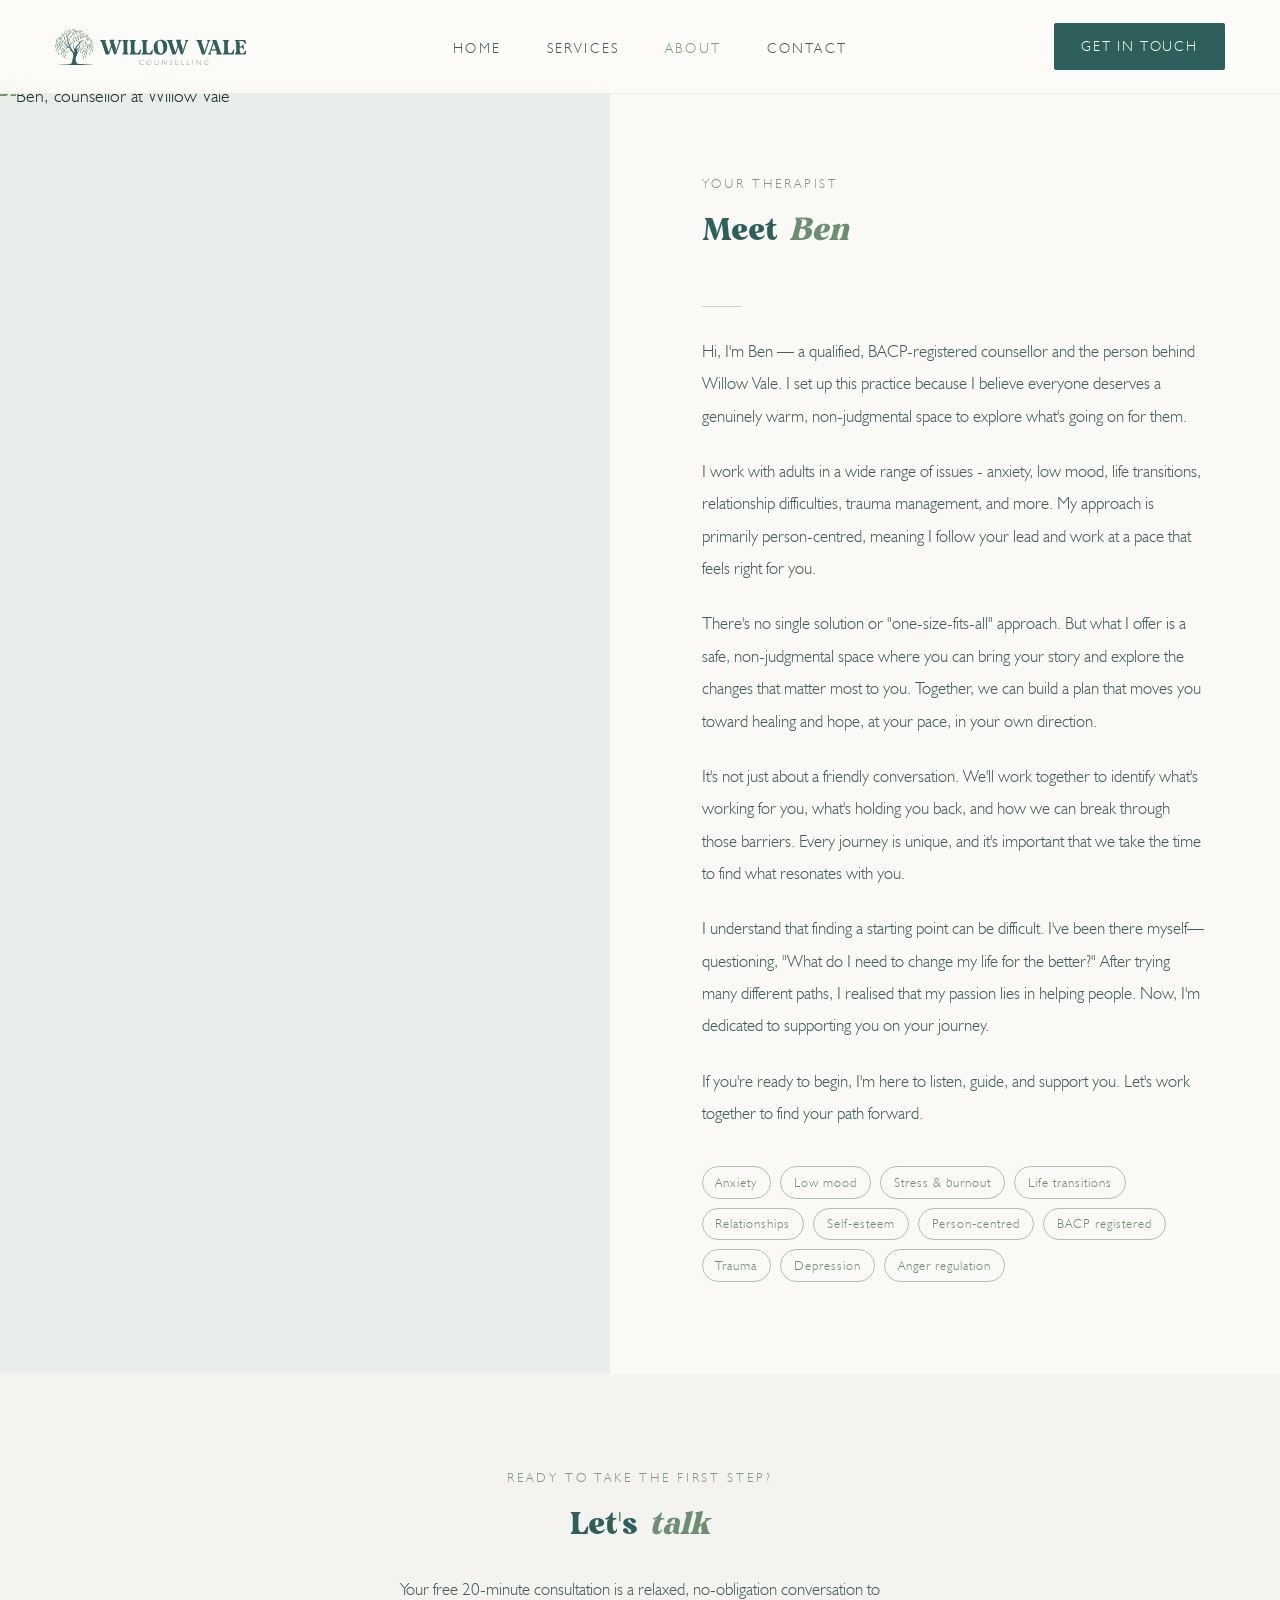
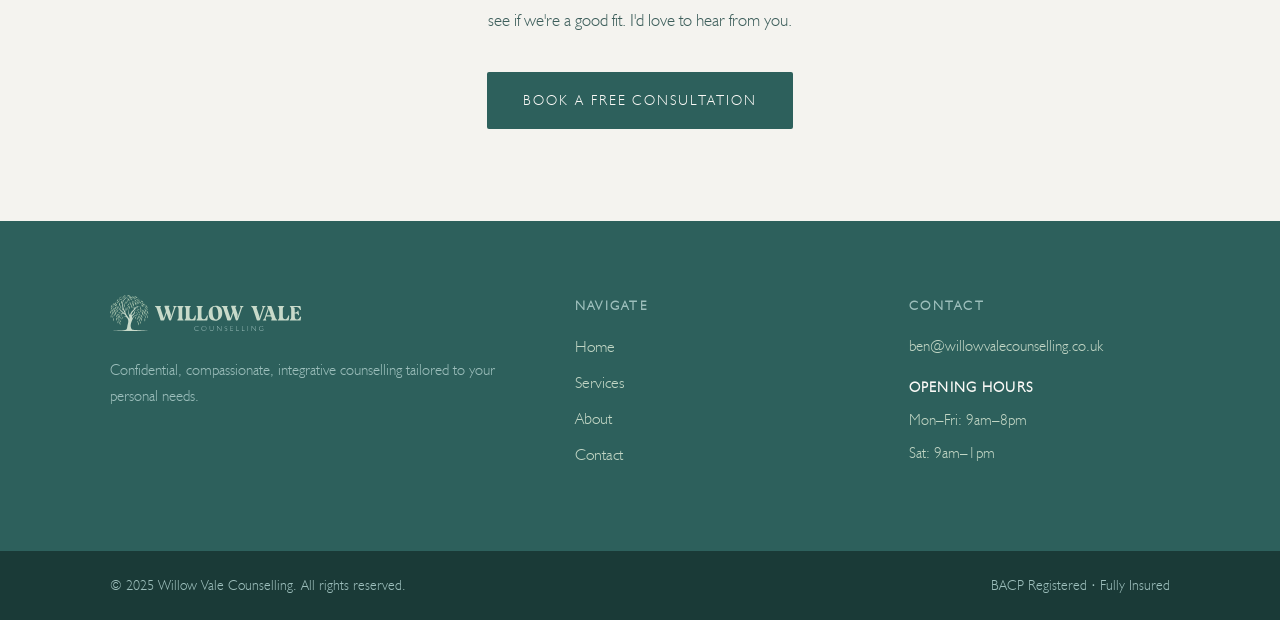
==== commit aec71304: "Add files via upload" ====
--- a/about.html
+++ b/about.html
@@ -3,10 +3,964 @@
 <head>
 <meta charset="UTF-8">
 <meta name="viewport" content="width=device-width, initial-scale=1.0">
-<title>About | Willow Vale Counselling</title>
-<link rel="stylesheet" href="style.css">
+<title>About — Willow Vale Counselling</title>
+<link rel="icon" type="image/svg+xml" href="[data-uri]">
+<link rel="apple-touch-icon" href="[data-uri]">
+<style>
+  @font-face {
+    font-family: 'Humanist521';
+    src: url('./humanist521lightbt-webfont.woff2') format('woff2');
+    font-weight: 300;
+    font-style: normal;
+    font-display: swap;
+  }
+
+  @font-face {
+    font-family: 'JessiNeue';
+    src: url('./JessiNeue.woff2') format('woff2');
+    font-weight: bold;
+    font-style: normal;
+    font-display: swap;
+  }
+
+  *, *::before, *::after { box-sizing: border-box; margin: 0; padding: 0; }
+
+  :root {
+    /* Brand palette: #f4f3ef / #6b8f71 / #2d605c */
+    --sage: #6b8f71;
+    --sage-light: #a8c4ad;
+    --sage-pale: #e8ede9;
+    --teal: #2d605c;
+    --teal-mid: #4a8480;
+    --teal-light: #9dbfbc;
+    --teal-pale: #e2eeee;
+    /* Keep warm clay as a subtle accent */
+    --clay: #7a9e80;
+    --clay-light: #c2d6c5;
+    --clay-pale: #f0f4f1;
+    --bark: #2d605c;
+    --bark-mid: #4a8480;
+    --bark-light: #9dbfbc;
+    --cream: #f4f3ef;
+    --white: #faf9f6;
+    --text: #1a3330;
+    --text-mid: #3d5e5b;
+    --text-light: #7a9e9b;
+    --serif: 'JessiNeue', 'Fraunces', Georgia, serif;
+    --sans: 'Humanist521', 'Jost', system-ui, sans-serif;
+    --transition: 0.3s ease;
+  }
+
+  html { scroll-behavior: smooth; }
+
+  @media (min-width: 901px) {
+    html { font-size: 115%; }
+  }
+
+  body {
+    font-family: var(--sans);
+    background: var(--white);
+    color: var(--text);
+    font-weight: 300;
+    line-height: 1.7;
+    overflow-x: hidden;
+  }
+
+  /* ─── NAV ─────────────────────────────────── */
+  nav {
+    position: fixed; top: 0; left: 0; right: 0; z-index: 100;
+    display: flex; align-items: center; justify-content: space-between;
+    padding: 1.25rem 3rem;
+    background: rgba(253,251,248,0.92);
+    backdrop-filter: blur(12px);
+    border-bottom: 1px solid rgba(122,108,94,0.1);
+    transition: var(--transition);
+  }
+
+  .nav-logo {
+    font-family: var(--serif);
+    font-size: 1.5rem;
+    font-weight: bold;
+    color: var(--bark);
+    letter-spacing: 0.02em;
+    cursor: pointer;
+    text-decoration: none;
+  }
+  .nav-logo span { color: var(--sage); }
+
+  .nav-links {
+    display: flex; gap: 2.5rem; list-style: none;
+  }
+  .nav-links a {
+    font-size: 0.78rem;
+    letter-spacing: 0.15em;
+    text-transform: uppercase;
+    color: var(--text-mid);
+    text-decoration: none;
+    font-weight: 400;
+    transition: color var(--transition);
+    cursor: pointer;
+  }
+  .nav-links a:hover, .nav-links a.active { color: var(--clay); }
+
+  .nav-cta {
+    font-size: 0.75rem;
+    letter-spacing: 0.12em;
+    text-transform: uppercase;
+    color: var(--white);
+    background: var(--bark);
+    border: none;
+    padding: 0.65rem 1.5rem;
+    border-radius: 2px;
+    cursor: pointer;
+    font-family: var(--sans);
+    font-weight: 400;
+    transition: background var(--transition);
+    text-decoration: none;
+  }
+  .nav-cta:hover { background: var(--clay); }
+
+  /* ─── PAGES ───────────────────────────────── */
+
+  /* ─── HOME ────────────────────────────────── */
+  .hero {
+    min-height: 100vh;
+    display: grid;
+    grid-template-columns: 1fr 1fr;
+    padding-top: 80px;
+  }
+
+  .hero-text {
+    display: flex; flex-direction: column; justify-content: center;
+    padding: 5rem 4rem 5rem 6rem;
+  }
+
+  .hero-eyebrow {
+    font-size: 0.72rem;
+    letter-spacing: 0.22em;
+    text-transform: uppercase;
+    color: var(--clay);
+    margin-bottom: 1.5rem;
+  }
+
+  .hero-title {
+    font-family: var(--serif);
+    font-size: clamp(2.2rem, 3.8vw, 3.4rem);
+    font-weight: bold;
+    line-height: 1.15;
+    color: var(--bark);
+    margin-bottom: 1.5rem;
+  }
+  .hero-title em { font-style: italic; color: var(--sage); }
+
+  .hero-sub {
+    font-size: 1rem;
+    color: var(--text-mid);
+    max-width: 420px;
+    margin-bottom: 3rem;
+    line-height: 1.8;
+  }
+
+  .hero-actions { display: flex; gap: 1rem; align-items: center; }
+
+  .btn-primary {
+    display: inline-block;
+    font-family: var(--sans);
+    font-size: 0.75rem;
+    letter-spacing: 0.14em;
+    text-transform: uppercase;
+    color: var(--white);
+    text-decoration: none;
+    background: var(--bark);
+    border: none; padding: 0.9rem 2rem;
+    border-radius: 2px; cursor: pointer;
+    transition: background var(--transition), color var(--transition);
+    font-weight: 400;
+  }
+  .btn-primary:hover { background: var(--clay); color: var(--white); }
+
+  .btn-ghost {
+    display: inline-block;
+    font-family: var(--sans);
+    font-size: 0.75rem;
+    letter-spacing: 0.14em;
+    text-transform: uppercase;
+    color: var(--bark);
+    text-decoration: none;
+    background: transparent;
+    border: 1px solid var(--bark-light);
+    padding: 0.9rem 2rem;
+    border-radius: 2px; cursor: pointer;
+    transition: all var(--transition);
+    font-weight: 400;
+  }
+  .btn-ghost:hover { border-color: var(--clay); color: var(--clay); text-decoration: none; }
+
+  .hero-image {
+    position: relative;
+    overflow: hidden;
+    background: var(--sage-pale);
+  }
+
+  .hero-image-inner {
+    width: 100%; height: 100%;
+    display: block;
+  }
+
+  .hero-illustration {
+    width: 70%; opacity: 0.6;
+  }
+
+  .hero-float {
+    position: absolute;
+    bottom: 3rem; left: -2rem;
+    background: var(--white);
+    padding: 1.5rem 2rem;
+    border-radius: 2px;
+    box-shadow: 0 8px 40px rgba(45,96,92,0.12);
+    max-width: 260px;
+  }
+  .hero-float-num {
+    font-family: var(--serif);
+    font-size: 2.8rem;
+    font-weight: bold;
+    color: var(--clay);
+    line-height: 1;
+  }
+  .hero-float-label {
+    font-size: 0.75rem;
+    letter-spacing: 0.1em;
+    color: var(--text-light);
+    text-transform: uppercase;
+    margin-top: 0.25rem;
+  }
+
+  /* ─── HOME SECTIONS ───────────────────────── */
+  .section {
+    padding: 6rem 6rem;
+  }
+
+  .section-eyebrow {
+    font-size: 0.72rem;
+    letter-spacing: 0.22em;
+    text-transform: uppercase;
+    color: var(--clay);
+    margin-bottom: 1rem;
+  }
+
+  .section-title {
+    font-family: var(--serif);
+    font-size: clamp(1.7rem, 2.5vw, 2.3rem);
+    font-weight: bold;
+    color: var(--bark);
+    line-height: 1.2;
+    margin-bottom: 1.5rem;
+  }
+  .section-title em { font-style: italic; color: var(--sage); }
+
+  /* ─── Testimonials ─────────────────────────── */
+  .home-testimonials {
+    background: var(--white);
+    padding: 6rem;
+    border-top: 1px solid var(--sage-pale);
+  }
+  .testimonials-grid {
+    display: grid;
+    grid-template-columns: repeat(2, 1fr);
+    gap: 2rem;
+    margin-top: 3rem;
+  }
+  .testimonial-card {
+    background: var(--cream);
+    padding: 2.5rem;
+    border-radius: 2px;
+    border-left: 3px solid var(--sage-light);
+    position: relative;
+    transition: transform var(--transition), box-shadow var(--transition);
+  }
+  .testimonial-card:hover { transform: translateY(-4px); box-shadow: 0 12px 40px rgba(45,96,92,0.08); }
+  .testimonial-card:nth-child(2) { border-color: var(--clay-light); }
+  .testimonial-card:nth-child(3) { border-color: var(--bark-light); }
+  .testimonial-card:nth-child(4) { border-color: var(--sage); }
+  .testimonial-quote-icon {
+    width: 24px; height: 18px;
+    color: var(--sage-light);
+    margin-bottom: 1.25rem;
+    display: block;
+    opacity: 0.6;
+  }
+  .testimonial-text {
+    font-size: 0.92rem;
+    color: var(--text-mid);
+    line-height: 1.8;
+    font-style: italic;
+    margin-bottom: 1.25rem;
+  }
+  .testimonial-author {
+    font-size: 0.78rem;
+    font-family: var(--sans);
+    letter-spacing: 0.12em;
+    text-transform: uppercase;
+    color: var(--sage);
+    font-weight: bold;
+  }
+
+  .home-pillars {
+    background: var(--cream);
+    padding: 6rem;
+  }
+
+  .pillars-grid {
+    display: grid;
+    grid-template-columns: repeat(3, 1fr);
+    gap: 2rem;
+    margin-top: 3rem;
+  }
+
+  .pillar-card {
+    background: var(--white);
+    padding: 2.5rem;
+    border-radius: 2px;
+    border-left: 3px solid var(--sage-light);
+    transition: transform var(--transition), box-shadow var(--transition);
+  }
+  @media (max-width: 900px) {
+
+  .pillar-card {
+    padding: 1.5rem 1.25rem;
+  }
+
+  .pillar-icon {
+    margin-bottom: 0.75rem;
+    width: 28px;
+    height: 28px;
+  }
+
+  .pillar-title {
+    margin-bottom: 0.5rem;
+    font-size: 1.3rem;
+  }
+
+  .pillar-text {
+    font-size: 0.95rem;
+    line-height: 1.6;
+  }
+
+  .pillars-grid {
+    gap: 1rem;
+  }
+
+}
+  .pillar-card:hover { transform: translateY(-4px); box-shadow: 0 12px 40px rgba(45,96,92,0.08); }
+  .pillar-card:nth-child(2) { border-color: var(--clay-light); }
+  .pillar-card:nth-child(3) { border-color: var(--bark-light); }
+
+  .pillar-icon {
+    width: 40px; height: 40px;
+    margin-bottom: 1.25rem;
+    opacity: 0.7;
+  }
+
+  .pillar-title {
+    font-family: var(--serif);
+    font-size: 1.35rem;
+    font-weight: bold;
+    color: var(--bark);
+    margin-bottom: 0.75rem;
+  }
+
+  .pillar-text { font-size: 0.9rem; color: var(--text-mid); line-height: 1.75; }
+
+  .home-quote {
+    background: var(--bark);
+    padding: 5rem 10rem;
+    text-align: center;
+  }
+  .home-quote blockquote {
+    font-family: var(--serif);
+    font-size: clamp(1.3rem, 2vw, 1.8rem);
+    font-weight: bold;
+    color: var(--clay-light);
+    line-height: 1.5;
+    font-style: italic;
+  }
+  .home-quote cite {
+    display: block;
+    margin-top: 1.5rem;
+    font-size: 0.75rem;
+    letter-spacing: 0.15em;
+    text-transform: uppercase;
+    color: var(--bark-light);
+    font-style: normal;
+    font-family: var(--sans);
+  }
+
+  /* ─── ABOUT ───────────────────────────────── */
+  /* ─── SERVICES ────────────────────────────── */
+  .services-hero {
+    padding: 10rem 6rem 5rem;
+  }
+
+  .services-grid {
+    display: grid;
+    grid-template-columns: repeat(2, 1fr);
+    gap: 2px;
+    background: var(--bark-light);
+    margin-top: 4rem;
+    border: 2px solid var(--bark-light);
+  }
+
+  .service-item {
+    background: var(--white);
+    padding: 3rem;
+    transition: background var(--transition);
+    cursor: default;
+  }
+  .service-item:hover { background: var(--cream); }
+
+  .service-tag {
+    font-size: 0.68rem;
+    letter-spacing: 0.2em;
+    text-transform: uppercase;
+    color: var(--clay);
+    margin-bottom: 1rem;
+  }
+  .service-name {
+    font-family: var(--serif);
+    font-size: 1.6rem;
+    font-weight: bold;
+    color: var(--bark);
+    margin-bottom: 1rem;
+  }
+  .service-desc { font-size: 0.88rem; color: var(--text-mid); line-height: 1.8; }
+
+  .services-image {
+  width: 100%;
+  max-width: 200px;
+  height: 100px;
+  object-fit: cover;
+}
+  .services-fees {
+    padding: 5rem 6rem;
+    background: var(--sage-pale);
+    display: grid;
+    grid-template-columns: 1fr 1fr;
+    gap: 4rem;
+    align-items: center;
+  }
+  .fee-table { width: 100%; border-collapse: collapse; margin-top: 1.5rem; }
+  .fee-table tr { border-bottom: 1px solid var(--sage-light); }
+  .fee-table td { padding: 0.85rem 0; font-size: 0.9rem; color: var(--text-mid); }
+  .fee-table td:last-child { text-align: right; font-family: var(--sans); font-size: 1.1rem; color: var(--clay); font-weight: bold; }
+
+  /* ─── SERVICES CTA ───────────────────────── */
+  .services-cta {
+    background: var(--cream);
+    padding: 5rem 6rem;
+    text-align: center;
+  }
+  .services-cta h2 {
+    font-family: var(--serif);
+    font-size: clamp(1.6rem, 2.5vw, 2.2rem);
+    color: var(--bark);
+    margin-bottom: 0.75rem;
+    font-weight: bold;
+  }
+  .services-cta h2 em { color: var(--clay); font-style: italic; }
+  .services-cta p {
+    color: var(--text-mid);
+    font-size: 0.95rem;
+    max-width: 480px;
+    margin: 0 auto 2rem;
+    line-height: 1.8;
+  }
+  .btn-cta-large {
+    display: inline-block;
+    padding: 1rem 2.5rem;
+    background: var(--bark);
+    color: var(--white);
+    font-family: var(--sans);
+    font-size: 0.85rem;
+    letter-spacing: 0.15em;
+    text-transform: uppercase;
+    border: none;
+    border-radius: 2px;
+    cursor: pointer;
+    font-weight: 400;
+    text-decoration: none;
+    transition: background var(--transition), color var(--transition), transform var(--transition), box-shadow var(--transition);
+    box-shadow: 0 4px 20px rgba(45,96,92,0.2);
+  }
+  .btn-cta-large:hover {
+    background: var(--clay);
+    color: var(--white);
+    transform: translateY(-2px);
+    box-shadow: 0 8px 30px rgba(45,96,92,0.3);
+  }
+  @media (max-width: 900px) {
+    .services-cta { padding: 3.5rem 1.5rem; }
+  }
+
+  /* ─── THERAPISTS ──────────────────────────── */
+  .therapists-hero {
+    padding: 10rem 6rem 5rem;
+  }
+
+  .therapists-grid {
+    display: grid;
+    grid-template-columns: repeat(3, 1fr);
+    gap: 2.5rem;
+    padding: 0 6rem 6rem;
+  }
+
+  .therapist-card {
+    background: var(--cream);
+    border-radius: 2px;
+    overflow: hidden;
+    transition: transform var(--transition);
+  }
+  .therapist-card:hover { transform: translateY(-6px); }
+
+  .therapist-avatar {
+    height: 240px;
+    display: flex; align-items: center; justify-content: center;
+    font-family: var(--serif);
+    font-size: 4rem;
+    font-weight: bold;
+    color: var(--white);
+  }
+  .therapist-card:nth-child(1) .therapist-avatar { background: linear-gradient(135deg, #6b8f71, #3d6642); }
+  .therapist-card:nth-child(2) .therapist-avatar { background: linear-gradient(135deg, #2d605c, #1a3a37); }
+  .therapist-card:nth-child(3) .therapist-avatar { background: linear-gradient(135deg, #4a8480, #2d605c); }
+
+  .therapist-info { padding: 1.75rem; }
+  .therapist-name {
+    font-family: var(--serif);
+    font-size: 1.4rem;
+    font-weight: bold;
+    color: var(--bark);
+    margin-bottom: 0.25rem;
+  }
+  .therapist-role {
+    font-size: 0.75rem;
+    letter-spacing: 0.12em;
+    text-transform: uppercase;
+    color: var(--clay);
+    margin-bottom: 1rem;
+  }
+  .therapist-bio { font-size: 0.85rem; color: var(--text-mid); line-height: 1.75; }
+  .therapist-specialisms {
+    margin-top: 1rem;
+    display: flex; flex-wrap: wrap; gap: 0.4rem;
+  }
+  .tag {
+    font-size: 0.68rem;
+    letter-spacing: 0.08em;
+    padding: 0.25rem 0.7rem;
+    background: var(--white);
+    border: 1px solid var(--sage-light);
+    color: var(--sage);
+    border-radius: 20px;
+  }
+
+  /* ─── CONTACT ─────────────────────────────── */
+  .contact-page {
+    padding: 10rem 6rem 6rem;
+    display: grid;
+    grid-template-columns: 1fr 1.2fr;
+    gap: 6rem;
+    min-height: 100vh;
+  }
+
+  .contact-info h2 {
+    font-family: var(--serif);
+    font-size: clamp(1.8rem, 2.5vw, 2.4rem);
+    font-weight: bold;
+    color: var(--bark);
+    line-height: 1.2;
+    margin-bottom: 1.5rem;
+  }
+  .contact-info h2 em { font-style: italic; color: var(--sage); }
+  .contact-info p { font-size: 0.9rem; color: var(--text-mid); line-height: 1.8; margin-bottom: 2rem; }
+
+  .contact-detail {
+    display: flex; gap: 1rem; align-items: flex-start;
+    margin-bottom: 1.25rem;
+  }
+  .contact-detail-icon {
+    width: 36px; height: 36px; flex-shrink: 0;
+    background: var(--cream);
+    border-radius: 50%;
+    display: flex; align-items: center; justify-content: center;
+  }
+  .contact-detail-icon svg { width: 16px; height: 16px; fill: none; stroke: var(--sage); stroke-width: 1.5; }
+  .contact-detail-label { font-size: 0.7rem; letter-spacing: 0.12em; text-transform: uppercase; color: var(--clay); }
+  .contact-detail-value { font-size: 0.9rem; color: var(--text-mid); }
+
+  .contact-form {
+    background: var(--cream);
+    padding: 3rem;
+    border-radius: 2px;
+  }
+  .form-title {
+    font-family: var(--serif);
+    font-size: 1.5rem;
+    font-weight: bold;
+    color: var(--bark);
+    margin-bottom: 2rem;
+  }
+  .form-group { margin-bottom: 1.5rem; }
+  .form-label {
+    display: block;
+    font-size: 0.72rem;
+    letter-spacing: 0.14em;
+    text-transform: uppercase;
+    color: var(--text-mid);
+    margin-bottom: 0.5rem;
+  }
+  .form-input, .form-select, .form-textarea {
+    width: 100%;
+    padding: 0.85rem 1rem;
+    background: var(--white);
+    border: 1px solid var(--bark-light);
+    border-radius: 2px;
+    font-family: var(--sans);
+    font-size: 0.9rem;
+    color: var(--text);
+    outline: none;
+    transition: border-color var(--transition);
+    font-weight: 300;
+  }
+  .form-input:focus, .form-select:focus, .form-textarea:focus { border-color: var(--sage); }
+  .form-textarea { min-height: 120px; resize: vertical; }
+  .form-select { appearance: none; cursor: pointer; }
+
+  .form-row { display: grid; grid-template-columns: 1fr 1fr; gap: 1rem; }
+
+  .form-submit {
+    width: 100%;
+    padding: 1rem;
+    background: var(--bark);
+    color: var(--white);
+    border: none;
+    border-radius: 2px;
+    font-family: var(--sans);
+    font-size: 0.78rem;
+    letter-spacing: 0.15em;
+    text-transform: uppercase;
+    font-weight: 400;
+    cursor: pointer;
+    transition: background var(--transition);
+    margin-top: 0.5rem;
+  }
+  .form-submit:hover { background: var(--clay); }
+
+  .form-success {
+    display: none;
+    text-align: center;
+    padding: 3rem;
+  }
+  .form-success-icon {
+    width: 60px; height: 60px;
+    background: var(--sage-pale);
+    border-radius: 50%;
+    display: flex; align-items: center; justify-content: center;
+    margin: 0 auto 1.5rem;
+  }
+  .form-success-icon svg { width: 28px; height: 28px; fill: none; stroke: var(--sage); stroke-width: 1.5; }
+  .form-success h3 { font-family: var(--serif); font-size: 1.5rem; color: var(--bark); margin-bottom: 0.5rem; }
+  .form-success p { font-size: 0.9rem; color: var(--text-mid); }
+
+  /* ─── FOOTER ──────────────────────────────── */
+  footer {
+    background: var(--bark);
+    padding: 4rem 6rem;
+    display: grid;
+    grid-template-columns: 1.5fr 1fr 1fr;
+    gap: 4rem;
+  }
+
+  .footer-brand {
+    font-family: var(--serif);
+    font-size: 1.5rem;
+    font-weight: bold;
+    color: var(--clay-light);
+    margin-bottom: 1rem;
+  }
+  .footer-brand span { color: var(--sage-light); }
+  .footer-tagline { font-size: 0.82rem; color: var(--bark-light); line-height: 1.7; }
+
+  .footer-col h4 {
+    font-size: 0.68rem;
+    letter-spacing: 0.18em;
+    text-transform: uppercase;
+    color: var(--bark-light);
+    margin-bottom: 1rem;
+  }
+  .footer-col a {
+    display: block;
+    font-size: 0.85rem;
+    color: var(--clay-light);
+    text-decoration: none;
+    margin-bottom: 0.5rem;
+    cursor: pointer;
+    transition: color var(--transition);
+  }
+  .footer-col a:hover { color: var(--white); }
+  .footer-col p { font-size: 0.82rem; color: var(--clay-light); margin-bottom: 0.4rem; }
+
+  .footer-bottom {
+    background: #1a3a37;
+    padding: 1.25rem 6rem;
+    display: flex;
+    justify-content: space-between;
+    align-items: center;
+  }
+  .footer-bottom p { font-size: 0.75rem; color: var(--bark-light); }
+
+  /* ─── ANIMATIONS ──────────────────────────── */
+  @keyframes fadeUp {
+    from { opacity: 0; transform: translateY(24px); }
+    to { opacity: 1; transform: translateY(0); }
+  }
+
+  .page.active .hero-text > * { animation: fadeUp 0.7s ease both; }
+  .page.active .hero-text > *:nth-child(1) { animation-delay: 0.1s; }
+  .page.active .hero-text > *:nth-child(2) { animation-delay: 0.2s; }
+  .page.active .hero-text > *:nth-child(3) { animation-delay: 0.3s; }
+  .page.active .hero-text > *:nth-child(4) { animation-delay: 0.4s; }
+
+  /* ─── UTILITY ─────────────────────────────── */
+  .divider {
+    width: 40px; height: 1px;
+    background: var(--clay-light);
+    margin: 1.5rem 0;
+  }
+
+  .text-balance { text-wrap: balance; }
+
+  /* ─── HERO PHOTO ──────────────────────────── */
+  .hero-image-inner {
+    position: relative;
+  }
+  .hero-photo {
+    width: 100%;
+    height: 100%;
+    object-fit: cover;
+    object-position: center top;
+    display: block;
+  }
+
+  /* ─── MEET BEN ────────────────────────────── */
+  .meet-ben-hero {
+    display: grid;
+    grid-template-columns: 1fr 1.1fr;
+    min-height: 85vh;
+    padding-top: 80px;
+  }
+  .meet-ben-image {
+    position: relative;
+    overflow: hidden;
+    background: var(--sage-pale);
+  }
+  .meet-ben-photo {
+    width: 100%;
+    height: 100%;
+    object-fit: cover;
+    object-position: center top;
+    display: block;
+  }
+  .meet-ben-text {
+    padding: 5rem 4rem 5rem 5rem;
+    display: flex;
+    flex-direction: column;
+    justify-content: center;
+  }
+  .ben-specialisms {
+    display: flex;
+    flex-wrap: wrap;
+    gap: 0.5rem;
+  }
+
+  @media (max-width: 900px) {
+  .meet-ben-hero {
+    grid-template-columns: 1fr;
+    min-height: auto;
+    padding-top: 60px;
+  }
+
+  .meet-ben-image {
+    height: auto;
+    order: 1;
+    overflow: visible;
+  }
+
+  .meet-ben-photo {
+    width: 100%;
+    height: auto;
+    object-fit: contain;
+    object-position: center;
+  }
+
+  .meet-ben-text {
+    padding: 2.5rem 1.5rem;
+    order: 2;
+  }
+
+  section[style*="padding: 5rem 6rem"] {
+    padding: 3.5rem 1.5rem !important;
+  }
+}
+
+  /* ─── MOBILE NAV ──────────────────────────── */
+  .nav-burger {
+    display: none;
+    flex-direction: column;
+    justify-content: center;
+    gap: 5px;
+    background: none;
+    border: none;
+    cursor: pointer;
+    padding: 4px;
+    width: 32px; height: 32px;
+  }
+  .nav-burger span {
+    display: block;
+    width: 22px; height: 1.5px;
+    background: var(--bark);
+    transition: all 0.3s ease;
+    transform-origin: center;
+  }
+  .nav-burger.open span:nth-child(1) { transform: translateY(6.5px) rotate(45deg); }
+  .nav-burger.open span:nth-child(2) { opacity: 0; }
+  .nav-burger.open span:nth-child(3) { transform: translateY(-6.5px) rotate(-45deg); }
+
+  .nav-mobile-cta { display: none; }
+
+  /* ─── RESPONSIVE ──────────────────────────── */
+  @media (max-width: 900px) {
+    nav { padding: 1rem 1.5rem; }
+    .nav-links {
+      display: none;
+      position: fixed;
+      top: 60px; left: 0; right: 0;
+      background: rgba(253,251,248,0.98);
+      backdrop-filter: blur(16px);
+      flex-direction: column;
+      gap: 0;
+      padding: 1rem 0 1.5rem;
+      border-bottom: 1px solid rgba(122,108,94,0.15);
+      z-index: 99;
+    }
+    .nav-links.open { display: flex; }
+    .nav-links li { border-bottom: 1px solid rgba(122,108,94,0.08); }
+    .nav-mobile-cta.nav-mobile-cta { border-bottom: none; }
+    .nav-links a { display: block; padding: 0.9rem 1.75rem; font-size: 0.82rem; }
+    .nav-cta-desktop { display: none; }
+    .nav-burger { display: flex; }
+    .nav-mobile-cta { display: block; padding: 1.25rem 1.75rem 0.5rem; border-top: none; }
+    .nav-mobile-cta a {
+      display: block;
+      text-align: center;
+      background: var(--bark) !important;
+      color: var(--white) !important;
+      font-weight: 400 !important;
+      font-size: 0.75rem !important;
+      letter-spacing: 0.18em !important;
+      text-transform: uppercase !important;
+      text-decoration: none !important;
+      padding: 1rem 2rem !important;
+      border-radius: 2px;
+      transition: background var(--transition);
+    }
+    .nav-mobile-cta a:hover { background: var(--clay) !important; }
+
+    .hero { grid-template-columns: 1fr; min-height: auto; padding-top: 60px; }
+    .hero-text { padding: 3rem 1.5rem 2.5rem; order: 1; }
+    .hero-image { order: 2; min-height: 260px; }
+    .hero-float { display: none; }
+    .hero-actions { flex-direction: column; align-items: stretch; }
+    .btn-primary, .btn-ghost { text-align: center; }
+
+    .section { padding: 3.5rem 1.5rem; }
+
+    .home-testimonials { padding: 3.5rem 1.5rem; }
+    .testimonials-grid { grid-template-columns: 1fr; gap: 1.25rem; }
+
+    .home-pillars { padding: 3.5rem 1.5rem; }
+    .pillars-grid { grid-template-columns: 1fr; gap: 1.25rem; }
+
+    .home-quote { padding: 3.5rem 1.75rem; }
+
+    .about-values { padding: 3.5rem 1.5rem; }
+    .values-grid { grid-template-columns: 1fr; gap: 0; }
+    .value-item { padding: 1.5rem 0; }
+
+    .services-hero { padding: 5.5rem 1.5rem 2.5rem; }
+    .services-grid { grid-template-columns: 1fr; }
+    .service-item { padding: 2rem 1.5rem; }
+    .services-fees { padding: 3rem 1.5rem; grid-template-columns: 1fr; gap: 0.5rem; }
+
+    .therapists-hero { padding: 5.5rem 1.5rem 2.5rem; }
+    .therapists-grid { grid-template-columns: 1fr; padding: 0 1.5rem 3.5rem; gap: 1.5rem; }
+
+    .contact-page { padding: 5.5rem 1.5rem 3.5rem; grid-template-columns: 1fr; gap: 3rem; min-height: auto; }
+    .contact-form { padding: 2rem 1.25rem; }
+    .form-row { grid-template-columns: 1fr; }
+
+    footer { grid-template-columns: 1fr; padding: 3rem 1.5rem; gap: 2rem; }
+    .footer-bottom { padding: 1rem 1.5rem; flex-direction: column; gap: 0.4rem; text-align: center; }
+
+    .home-about-section { grid-template-columns: 1fr !important; gap: 2rem !important; }
+    .accred-grid { grid-template-columns: 1fr !important; }
+    .home-stats-grid { grid-template-columns: 1fr 1fr !important; padding: 2rem !important; gap: 1.25rem !important; }
+  }
+
+  @media (max-width: 600px) {
+    .hero-title { font-size: 2.4rem; }
+    .section-title { font-size: 1.8rem; }
+    .home-quote blockquote { font-size: 1.3rem; }
+    .therapist-avatar { height: 180px; font-size: 3rem; }
+  }
+
+  /* ─── SVG LOGO ────────────────────────────── */
+  .nav-logo-svg {
+    display: flex;
+    align-items: center;
+  }
+  .nav-logo-svg svg {
+    height: 36px;
+    width: auto;
+  }
+  /* Keep the original SVG colours in nav */
+  .nav-logo-svg .st0 { fill: #6b8f71; }
+  .nav-logo-svg .st1 { fill: #959595; }
+  .nav-logo-svg .st2 { fill: #2d605c; }
+
+  .footer-brand-svg {
+    margin-bottom: 1rem;
+  }
+  .footer-brand-svg svg {
+    height: 36px;
+    width: auto;
+  }
+  /* Lighten the SVG for the dark footer */
+  .footer-brand-svg .st0 { fill: #a8c4ad; }
+  .footer-brand-svg .st1 { fill: #9dbfbc; }
+  .footer-brand-svg .st2 { fill: #c8daca; }
+
+  @media (max-width: 900px) {
+    .nav-logo-svg svg { height: 32px; }
+  }
+
+  body.page-contact .nav-cta-desktop { visibility: hidden !important; }
+  body.page-contact .nav-mobile-cta { display: none !important; }
+
+</style>
 </head>
 <body>
+
+<!-- ─── NAV ─────────────────────────────────── -->
 <nav>
   <a class="nav-logo" href="index.html" style="display:flex;align-items:center;">
     <span class="nav-logo-svg"><svg id="Layer_2" xmlns="http://www.w3.org/2000/svg" version="1.1" viewBox="0 0 338.8 63.8">
@@ -171,33 +1125,32 @@
 </svg></span>
   </a>
   <ul class="nav-links" id="nav-links">
-    <li><a href="index.html" data-page="index.html" onclick="closeMenu()">Home</a></li>
-    <li><a href="services.html" data-page="services.html" onclick="closeMenu()">Services</a></li>
-    <li><a href="about.html" data-page="about.html" onclick="closeMenu()">About</a></li>
-    <li><a href="contact.html" data-page="contact.html" onclick="closeMenu()">Contact</a></li>
-    <li class="nav-mobile-cta"><a href="contact.html" onclick="closeMenu()">Get in Touch</a></li>
+    <li><a href="index.html">Home</a></li>
+    <li><a href="services.html">Services</a></li>
+    <li><a href="about.html" class="active">About</a></li>
+    <li><a href="contact.html">Contact</a></li>
+    <li class="nav-mobile-cta"><a href="contact.html">Get in Touch</a></li>
   </ul>
   <a class="nav-cta nav-cta-desktop" href="contact.html">Get in Touch</a>
-  <a class="nav-cta nav-cta-mobile-bar" href="contact.html">Get in Touch</a>
   <button class="nav-burger" id="nav-burger" onclick="toggleMenu()" aria-label="Menu">
     <span></span><span></span><span></span>
   </button>
 </nav>
 
+
   <section class="meet-ben-hero">
     <div class="meet-ben-image">
-      <img src="https://x02.me/i/C5YM.jpg" alt="Ben, counsellor at Willow Vale" class="hero-photo"/>
-    </div>
+<img src="https://x02.me/i/C5YM.jpg" alt="Ben, counsellor at Willow Vale" class="hero-photo"/>    </div>
     <div class="meet-ben-text">
       <p class="section-eyebrow">Your Therapist</p>
       <h1 class="section-title">Meet <em>Ben</em></h1>
       <div class="divider"></div>
-      <p style="color: var(--text-mid); font-size: 0.95rem; line-height: 1.85; margin-bottom: 1.25rem;">Hi, I&rsquo;m Ben &mdash; a qualified, BACP-registered counsellor and the person behind Willow Vale. I set up this practice because I believe everyone deserves a genuinely warm, non-judgmental space to explore what&rsquo;s going on for them.</p>
+      <p style="color: var(--text-mid); font-size: 0.95rem; line-height: 1.85; margin-bottom: 1.25rem;">Hi, I'm Ben — a qualified, BACP-registered counsellor and the person behind Willow Vale. I set up this practice because I believe everyone deserves a genuinely warm, non-judgmental space to explore what's going on for them.</p>
       <p style="color: var(--text-mid); font-size: 0.95rem; line-height: 1.85; margin-bottom: 1.25rem;">I work with adults in a wide range of issues - anxiety, low mood, life transitions, relationship difficulties, trauma management, and more. My approach is primarily person-centred, meaning I follow your lead and work at a pace that feels right for you.</p>
-      <p style="color: var(--text-mid); font-size: 0.95rem; line-height: 1.85; margin-bottom: 1.25rem;">There&rsquo;s no single solution or &ldquo;one-size-fits-all&rdquo; approach. But what I offer is a safe, non-judgmental space where you can bring your story and explore the changes that matter most to you. Together, we can build a plan that moves you toward healing and hope, at your pace, in your own direction.</p>
-      <p style="color: var(--text-mid); font-size: 0.95rem; line-height: 1.85; margin-bottom: 1.25rem;">It&rsquo;s not just about a friendly conversation. We&rsquo;ll work together to identify what&rsquo;s working for you, what&rsquo;s holding you back, and how we can break through those barriers. Every journey is unique, and it&rsquo;s important that we take the time to find what resonates with you.</p>
-      <p style="color: var(--text-mid); font-size: 0.95rem; line-height: 1.85; margin-bottom: 1.25rem;">I understand that finding a starting point can be difficult. I&rsquo;ve been there myself&mdash;questioning, &ldquo;What do I need to change my life for the better?&rdquo; After trying many different paths, I realised that my passion lies in helping people. Now, I&rsquo;m dedicated to supporting you on your journey.</p>
-      <p style="color: var(--text-mid); font-size: 0.95rem; line-height: 1.85; margin-bottom: 2rem;">If you&rsquo;re ready to begin, I&rsquo;m here to listen, guide, and support you. Let&rsquo;s work together to find your path forward.</p>
+      <p style="color: var(--text-mid); font-size: 0.95rem; line-height: 1.85; margin-bottom: 1.25rem;">There's no single solution or "one-size-fits-all" approach. But what I offer is a safe, non-judgmental space where you can bring your story and explore the changes that matter most to you. Together, we can build a plan that moves you toward healing and hope, at your pace, in your own direction.</p>
+      <p style="color: var(--text-mid); font-size: 0.95rem; line-height: 1.85; margin-bottom: 1.25rem;">It's not just about a friendly conversation. We'll work together to identify what's working for you, what's holding you back, and how we can break through those barriers. Every journey is unique, and it's important that we take the time to find what resonates with you.</p>
+      <p style="color: var(--text-mid); font-size: 0.95rem; line-height: 1.85; margin-bottom: 1.25rem;">I understand that finding a starting point can be difficult. I've been there myself—questioning, "What do I need to change my life for the better?" After trying many different paths, I realised that my passion lies in helping people. Now, I'm dedicated to supporting you on your journey.</p>
+      <p style="color: var(--text-mid); font-size: 0.95rem; line-height: 1.85; margin-bottom: 2rem;">If you're ready to begin, I'm here to listen, guide, and support you. Let's work together to find your path forward.</p>
       <div class="ben-specialisms">
         <span class="tag">Anxiety</span>
         <span class="tag">Low mood</span>
@@ -216,9 +1169,9 @@
 
   <section style="background: var(--cream); padding: 5rem 6rem; text-align: center;">
     <p class="section-eyebrow" style="text-align: center;">Ready to take the first step?</p>
-    <h2 class="section-title" style="text-align: center;">Let&rsquo;s <em>talk</em></h2>
-    <p style="color: var(--text-mid); font-size: 0.95rem; max-width: 480px; margin: 1rem auto 2rem; line-height: 1.8;">Your free 20-minute consultation is a relaxed, no-obligation conversation to see if we&rsquo;re a good fit. I&rsquo;d love to hear from you.</p>
-    <a class="btn-primary" href="contact.html">Book a Free Consultation</a>
+    <h2 class="section-title" style="text-align: center;">Let's <em>talk</em></h2>
+    <p style="color: var(--text-mid); font-size: 0.95rem; max-width: 480px; margin: 1rem auto 2rem; line-height: 1.8;">Your free 20-minute consultation is a relaxed, no-obligation conversation to see if we're a good fit. I'd love to hear from you.</p>
+    <a href="contact.html" class="btn-primary">Book a Free Consultation</a>
   </section>
 
 <footer>
@@ -387,42 +1340,39 @@
     </div>
     <div class="footer-col">
       <h4>Navigate</h4>
-      <a href="index.html">Home</a>
-      <a href="services.html">Services</a>
-      <a href="about.html">About</a>
-      <a href="contact.html">Contact</a>
+      <a>Home</a>
+      <a>Services</a>
+      <a>About</a>
+      <a>Contact</a>
     </div>
     <div class="footer-col">
       <h4>Contact</h4>
       <p>ben@willowvalecounselling.co.uk</p>
       <p style="margin-top: 0.8rem;"><strong style="color: var(--white); font-size: 0.78rem; letter-spacing: 0.08em; text-transform: uppercase;">Opening Hours</strong></p>
-      <p>Mon&ndash;Fri: 9am&ndash;8pm</p>
-      <p>Sat: 9am&ndash;1pm</p>
+      <p>Mon–Fri: 9am–8pm</p>
+      <p>Sat: 9am–1pm</p>
     </div>
   </footer>
   <div class="footer-bottom">
     <p>&copy; 2025 Willow Vale Counselling. All rights reserved.</p>
     <p>BACP Registered &middot; Fully Insured</p>
   </div>
+
+
 <script>
-(function() {
-  var path = window.location.pathname.split('/').pop() || 'index.html';
-  if (!path || !path.endsWith('.html')) path = 'index.html';
-  document.querySelectorAll('.nav-links a[data-page]').forEach(function(a) {
-    if (a.getAttribute('data-page') === path) a.classList.add('active');
-  });
-})();
-function toggleMenu() {
-  var links = document.getElementById('nav-links');
-  var burger = document.getElementById('nav-burger');
-  links.classList.toggle('open');
-  burger.classList.toggle('open');
-}
-function closeMenu() {
-  document.getElementById('nav-links').classList.remove('open');
-  document.getElementById('nav-burger').classList.remove('open');
-}
+
+  function toggleMenu() {
+    const links = document.getElementById('nav-links');
+    const burger = document.getElementById('nav-burger');
+    links.classList.toggle('open');
+    burger.classList.toggle('open');
+  }
+
+  function closeMenu() {
+    document.getElementById('nav-links').classList.remove('open');
+    document.getElementById('nav-burger').classList.remove('open');
+  }
+
 </script>
-
 </body>
-</html>+</html>
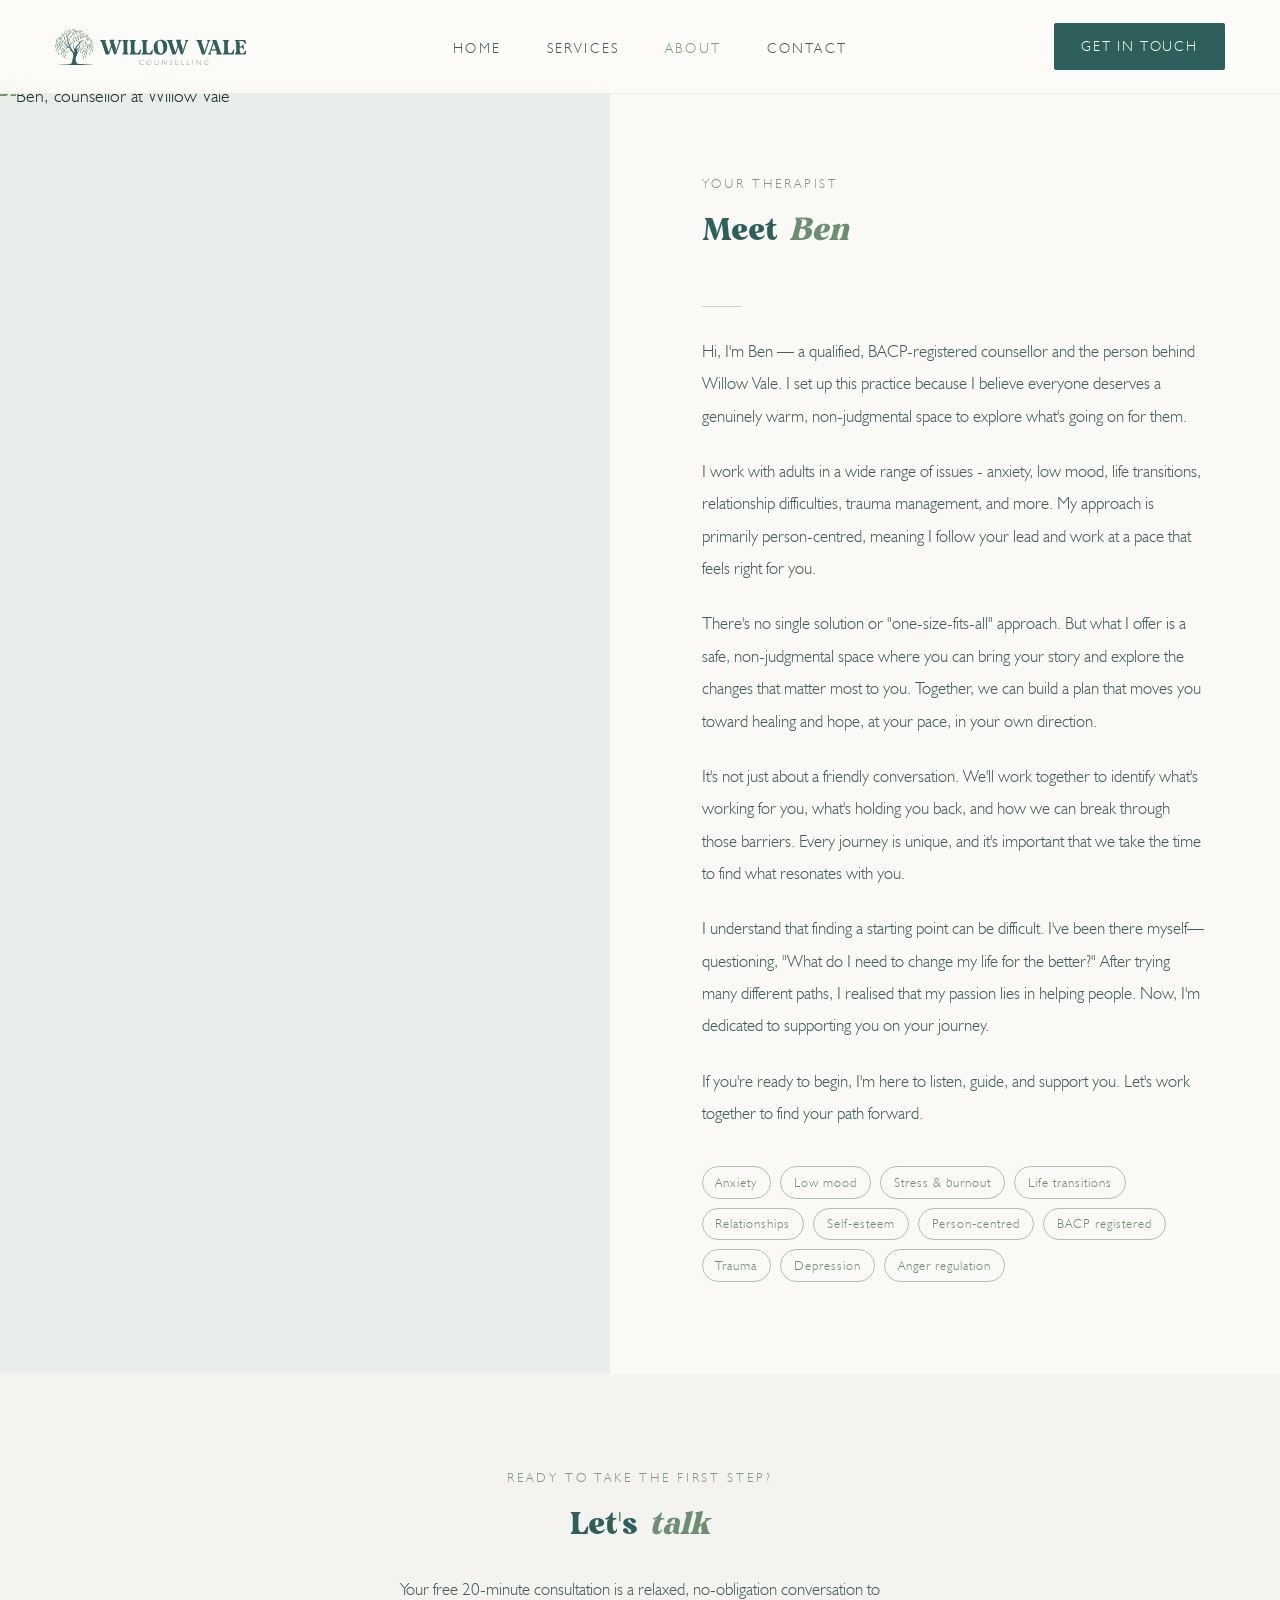
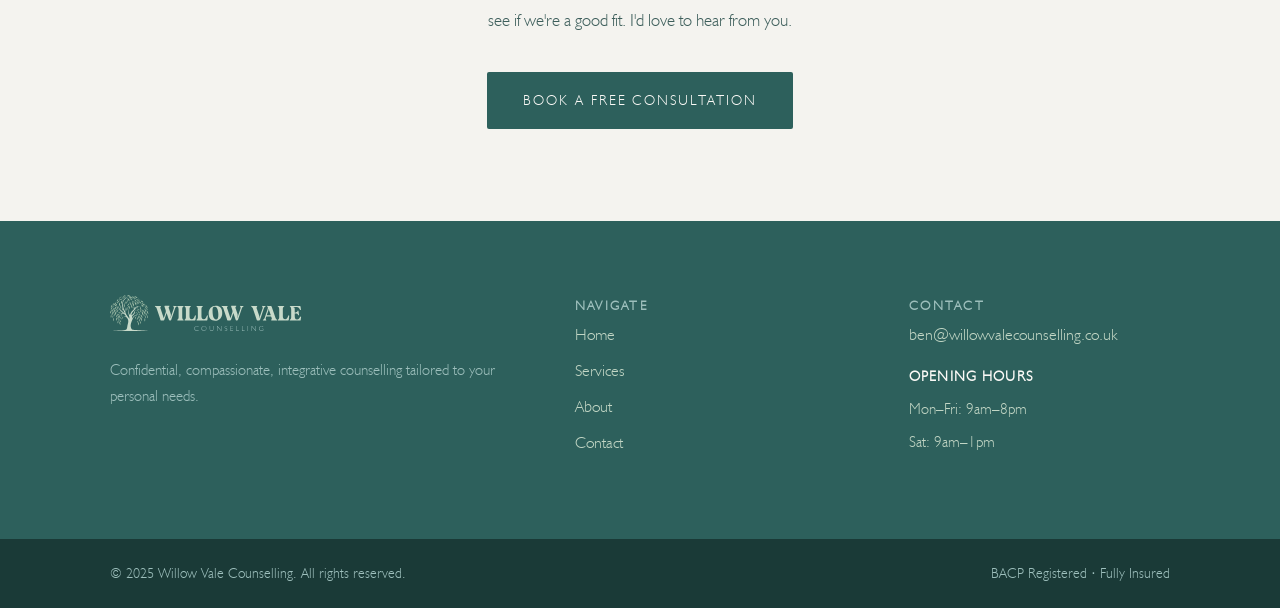
==== commit 8f84e1c3: "Add files via upload" ====
--- a/about.html
+++ b/about.html
@@ -6,957 +6,7 @@
 <title>About — Willow Vale Counselling</title>
 <link rel="icon" type="image/svg+xml" href="[data-uri]">
 <link rel="apple-touch-icon" href="[data-uri]">
-<style>
-  @font-face {
-    font-family: 'Humanist521';
-    src: url('./humanist521lightbt-webfont.woff2') format('woff2');
-    font-weight: 300;
-    font-style: normal;
-    font-display: swap;
-  }
-
-  @font-face {
-    font-family: 'JessiNeue';
-    src: url('./JessiNeue.woff2') format('woff2');
-    font-weight: bold;
-    font-style: normal;
-    font-display: swap;
-  }
-
-  *, *::before, *::after { box-sizing: border-box; margin: 0; padding: 0; }
-
-  :root {
-    /* Brand palette: #f4f3ef / #6b8f71 / #2d605c */
-    --sage: #6b8f71;
-    --sage-light: #a8c4ad;
-    --sage-pale: #e8ede9;
-    --teal: #2d605c;
-    --teal-mid: #4a8480;
-    --teal-light: #9dbfbc;
-    --teal-pale: #e2eeee;
-    /* Keep warm clay as a subtle accent */
-    --clay: #7a9e80;
-    --clay-light: #c2d6c5;
-    --clay-pale: #f0f4f1;
-    --bark: #2d605c;
-    --bark-mid: #4a8480;
-    --bark-light: #9dbfbc;
-    --cream: #f4f3ef;
-    --white: #faf9f6;
-    --text: #1a3330;
-    --text-mid: #3d5e5b;
-    --text-light: #7a9e9b;
-    --serif: 'JessiNeue', 'Fraunces', Georgia, serif;
-    --sans: 'Humanist521', 'Jost', system-ui, sans-serif;
-    --transition: 0.3s ease;
-  }
-
-  html { scroll-behavior: smooth; }
-
-  @media (min-width: 901px) {
-    html { font-size: 115%; }
-  }
-
-  body {
-    font-family: var(--sans);
-    background: var(--white);
-    color: var(--text);
-    font-weight: 300;
-    line-height: 1.7;
-    overflow-x: hidden;
-  }
-
-  /* ─── NAV ─────────────────────────────────── */
-  nav {
-    position: fixed; top: 0; left: 0; right: 0; z-index: 100;
-    display: flex; align-items: center; justify-content: space-between;
-    padding: 1.25rem 3rem;
-    background: rgba(253,251,248,0.92);
-    backdrop-filter: blur(12px);
-    border-bottom: 1px solid rgba(122,108,94,0.1);
-    transition: var(--transition);
-  }
-
-  .nav-logo {
-    font-family: var(--serif);
-    font-size: 1.5rem;
-    font-weight: bold;
-    color: var(--bark);
-    letter-spacing: 0.02em;
-    cursor: pointer;
-    text-decoration: none;
-  }
-  .nav-logo span { color: var(--sage); }
-
-  .nav-links {
-    display: flex; gap: 2.5rem; list-style: none;
-  }
-  .nav-links a {
-    font-size: 0.78rem;
-    letter-spacing: 0.15em;
-    text-transform: uppercase;
-    color: var(--text-mid);
-    text-decoration: none;
-    font-weight: 400;
-    transition: color var(--transition);
-    cursor: pointer;
-  }
-  .nav-links a:hover, .nav-links a.active { color: var(--clay); }
-
-  .nav-cta {
-    font-size: 0.75rem;
-    letter-spacing: 0.12em;
-    text-transform: uppercase;
-    color: var(--white);
-    background: var(--bark);
-    border: none;
-    padding: 0.65rem 1.5rem;
-    border-radius: 2px;
-    cursor: pointer;
-    font-family: var(--sans);
-    font-weight: 400;
-    transition: background var(--transition);
-    text-decoration: none;
-  }
-  .nav-cta:hover { background: var(--clay); }
-
-  /* ─── PAGES ───────────────────────────────── */
-
-  /* ─── HOME ────────────────────────────────── */
-  .hero {
-    min-height: 100vh;
-    display: grid;
-    grid-template-columns: 1fr 1fr;
-    padding-top: 80px;
-  }
-
-  .hero-text {
-    display: flex; flex-direction: column; justify-content: center;
-    padding: 5rem 4rem 5rem 6rem;
-  }
-
-  .hero-eyebrow {
-    font-size: 0.72rem;
-    letter-spacing: 0.22em;
-    text-transform: uppercase;
-    color: var(--clay);
-    margin-bottom: 1.5rem;
-  }
-
-  .hero-title {
-    font-family: var(--serif);
-    font-size: clamp(2.2rem, 3.8vw, 3.4rem);
-    font-weight: bold;
-    line-height: 1.15;
-    color: var(--bark);
-    margin-bottom: 1.5rem;
-  }
-  .hero-title em { font-style: italic; color: var(--sage); }
-
-  .hero-sub {
-    font-size: 1rem;
-    color: var(--text-mid);
-    max-width: 420px;
-    margin-bottom: 3rem;
-    line-height: 1.8;
-  }
-
-  .hero-actions { display: flex; gap: 1rem; align-items: center; }
-
-  .btn-primary {
-    display: inline-block;
-    font-family: var(--sans);
-    font-size: 0.75rem;
-    letter-spacing: 0.14em;
-    text-transform: uppercase;
-    color: var(--white);
-    text-decoration: none;
-    background: var(--bark);
-    border: none; padding: 0.9rem 2rem;
-    border-radius: 2px; cursor: pointer;
-    transition: background var(--transition), color var(--transition);
-    font-weight: 400;
-  }
-  .btn-primary:hover { background: var(--clay); color: var(--white); }
-
-  .btn-ghost {
-    display: inline-block;
-    font-family: var(--sans);
-    font-size: 0.75rem;
-    letter-spacing: 0.14em;
-    text-transform: uppercase;
-    color: var(--bark);
-    text-decoration: none;
-    background: transparent;
-    border: 1px solid var(--bark-light);
-    padding: 0.9rem 2rem;
-    border-radius: 2px; cursor: pointer;
-    transition: all var(--transition);
-    font-weight: 400;
-  }
-  .btn-ghost:hover { border-color: var(--clay); color: var(--clay); text-decoration: none; }
-
-  .hero-image {
-    position: relative;
-    overflow: hidden;
-    background: var(--sage-pale);
-  }
-
-  .hero-image-inner {
-    width: 100%; height: 100%;
-    display: block;
-  }
-
-  .hero-illustration {
-    width: 70%; opacity: 0.6;
-  }
-
-  .hero-float {
-    position: absolute;
-    bottom: 3rem; left: -2rem;
-    background: var(--white);
-    padding: 1.5rem 2rem;
-    border-radius: 2px;
-    box-shadow: 0 8px 40px rgba(45,96,92,0.12);
-    max-width: 260px;
-  }
-  .hero-float-num {
-    font-family: var(--serif);
-    font-size: 2.8rem;
-    font-weight: bold;
-    color: var(--clay);
-    line-height: 1;
-  }
-  .hero-float-label {
-    font-size: 0.75rem;
-    letter-spacing: 0.1em;
-    color: var(--text-light);
-    text-transform: uppercase;
-    margin-top: 0.25rem;
-  }
-
-  /* ─── HOME SECTIONS ───────────────────────── */
-  .section {
-    padding: 6rem 6rem;
-  }
-
-  .section-eyebrow {
-    font-size: 0.72rem;
-    letter-spacing: 0.22em;
-    text-transform: uppercase;
-    color: var(--clay);
-    margin-bottom: 1rem;
-  }
-
-  .section-title {
-    font-family: var(--serif);
-    font-size: clamp(1.7rem, 2.5vw, 2.3rem);
-    font-weight: bold;
-    color: var(--bark);
-    line-height: 1.2;
-    margin-bottom: 1.5rem;
-  }
-  .section-title em { font-style: italic; color: var(--sage); }
-
-  /* ─── Testimonials ─────────────────────────── */
-  .home-testimonials {
-    background: var(--white);
-    padding: 6rem;
-    border-top: 1px solid var(--sage-pale);
-  }
-  .testimonials-grid {
-    display: grid;
-    grid-template-columns: repeat(2, 1fr);
-    gap: 2rem;
-    margin-top: 3rem;
-  }
-  .testimonial-card {
-    background: var(--cream);
-    padding: 2.5rem;
-    border-radius: 2px;
-    border-left: 3px solid var(--sage-light);
-    position: relative;
-    transition: transform var(--transition), box-shadow var(--transition);
-  }
-  .testimonial-card:hover { transform: translateY(-4px); box-shadow: 0 12px 40px rgba(45,96,92,0.08); }
-  .testimonial-card:nth-child(2) { border-color: var(--clay-light); }
-  .testimonial-card:nth-child(3) { border-color: var(--bark-light); }
-  .testimonial-card:nth-child(4) { border-color: var(--sage); }
-  .testimonial-quote-icon {
-    width: 24px; height: 18px;
-    color: var(--sage-light);
-    margin-bottom: 1.25rem;
-    display: block;
-    opacity: 0.6;
-  }
-  .testimonial-text {
-    font-size: 0.92rem;
-    color: var(--text-mid);
-    line-height: 1.8;
-    font-style: italic;
-    margin-bottom: 1.25rem;
-  }
-  .testimonial-author {
-    font-size: 0.78rem;
-    font-family: var(--sans);
-    letter-spacing: 0.12em;
-    text-transform: uppercase;
-    color: var(--sage);
-    font-weight: bold;
-  }
-
-  .home-pillars {
-    background: var(--cream);
-    padding: 6rem;
-  }
-
-  .pillars-grid {
-    display: grid;
-    grid-template-columns: repeat(3, 1fr);
-    gap: 2rem;
-    margin-top: 3rem;
-  }
-
-  .pillar-card {
-    background: var(--white);
-    padding: 2.5rem;
-    border-radius: 2px;
-    border-left: 3px solid var(--sage-light);
-    transition: transform var(--transition), box-shadow var(--transition);
-  }
-  @media (max-width: 900px) {
-
-  .pillar-card {
-    padding: 1.5rem 1.25rem;
-  }
-
-  .pillar-icon {
-    margin-bottom: 0.75rem;
-    width: 28px;
-    height: 28px;
-  }
-
-  .pillar-title {
-    margin-bottom: 0.5rem;
-    font-size: 1.3rem;
-  }
-
-  .pillar-text {
-    font-size: 0.95rem;
-    line-height: 1.6;
-  }
-
-  .pillars-grid {
-    gap: 1rem;
-  }
-
-}
-  .pillar-card:hover { transform: translateY(-4px); box-shadow: 0 12px 40px rgba(45,96,92,0.08); }
-  .pillar-card:nth-child(2) { border-color: var(--clay-light); }
-  .pillar-card:nth-child(3) { border-color: var(--bark-light); }
-
-  .pillar-icon {
-    width: 40px; height: 40px;
-    margin-bottom: 1.25rem;
-    opacity: 0.7;
-  }
-
-  .pillar-title {
-    font-family: var(--serif);
-    font-size: 1.35rem;
-    font-weight: bold;
-    color: var(--bark);
-    margin-bottom: 0.75rem;
-  }
-
-  .pillar-text { font-size: 0.9rem; color: var(--text-mid); line-height: 1.75; }
-
-  .home-quote {
-    background: var(--bark);
-    padding: 5rem 10rem;
-    text-align: center;
-  }
-  .home-quote blockquote {
-    font-family: var(--serif);
-    font-size: clamp(1.3rem, 2vw, 1.8rem);
-    font-weight: bold;
-    color: var(--clay-light);
-    line-height: 1.5;
-    font-style: italic;
-  }
-  .home-quote cite {
-    display: block;
-    margin-top: 1.5rem;
-    font-size: 0.75rem;
-    letter-spacing: 0.15em;
-    text-transform: uppercase;
-    color: var(--bark-light);
-    font-style: normal;
-    font-family: var(--sans);
-  }
-
-  /* ─── ABOUT ───────────────────────────────── */
-  /* ─── SERVICES ────────────────────────────── */
-  .services-hero {
-    padding: 10rem 6rem 5rem;
-  }
-
-  .services-grid {
-    display: grid;
-    grid-template-columns: repeat(2, 1fr);
-    gap: 2px;
-    background: var(--bark-light);
-    margin-top: 4rem;
-    border: 2px solid var(--bark-light);
-  }
-
-  .service-item {
-    background: var(--white);
-    padding: 3rem;
-    transition: background var(--transition);
-    cursor: default;
-  }
-  .service-item:hover { background: var(--cream); }
-
-  .service-tag {
-    font-size: 0.68rem;
-    letter-spacing: 0.2em;
-    text-transform: uppercase;
-    color: var(--clay);
-    margin-bottom: 1rem;
-  }
-  .service-name {
-    font-family: var(--serif);
-    font-size: 1.6rem;
-    font-weight: bold;
-    color: var(--bark);
-    margin-bottom: 1rem;
-  }
-  .service-desc { font-size: 0.88rem; color: var(--text-mid); line-height: 1.8; }
-
-  .services-image {
-  width: 100%;
-  max-width: 200px;
-  height: 100px;
-  object-fit: cover;
-}
-  .services-fees {
-    padding: 5rem 6rem;
-    background: var(--sage-pale);
-    display: grid;
-    grid-template-columns: 1fr 1fr;
-    gap: 4rem;
-    align-items: center;
-  }
-  .fee-table { width: 100%; border-collapse: collapse; margin-top: 1.5rem; }
-  .fee-table tr { border-bottom: 1px solid var(--sage-light); }
-  .fee-table td { padding: 0.85rem 0; font-size: 0.9rem; color: var(--text-mid); }
-  .fee-table td:last-child { text-align: right; font-family: var(--sans); font-size: 1.1rem; color: var(--clay); font-weight: bold; }
-
-  /* ─── SERVICES CTA ───────────────────────── */
-  .services-cta {
-    background: var(--cream);
-    padding: 5rem 6rem;
-    text-align: center;
-  }
-  .services-cta h2 {
-    font-family: var(--serif);
-    font-size: clamp(1.6rem, 2.5vw, 2.2rem);
-    color: var(--bark);
-    margin-bottom: 0.75rem;
-    font-weight: bold;
-  }
-  .services-cta h2 em { color: var(--clay); font-style: italic; }
-  .services-cta p {
-    color: var(--text-mid);
-    font-size: 0.95rem;
-    max-width: 480px;
-    margin: 0 auto 2rem;
-    line-height: 1.8;
-  }
-  .btn-cta-large {
-    display: inline-block;
-    padding: 1rem 2.5rem;
-    background: var(--bark);
-    color: var(--white);
-    font-family: var(--sans);
-    font-size: 0.85rem;
-    letter-spacing: 0.15em;
-    text-transform: uppercase;
-    border: none;
-    border-radius: 2px;
-    cursor: pointer;
-    font-weight: 400;
-    text-decoration: none;
-    transition: background var(--transition), color var(--transition), transform var(--transition), box-shadow var(--transition);
-    box-shadow: 0 4px 20px rgba(45,96,92,0.2);
-  }
-  .btn-cta-large:hover {
-    background: var(--clay);
-    color: var(--white);
-    transform: translateY(-2px);
-    box-shadow: 0 8px 30px rgba(45,96,92,0.3);
-  }
-  @media (max-width: 900px) {
-    .services-cta { padding: 3.5rem 1.5rem; }
-  }
-
-  /* ─── THERAPISTS ──────────────────────────── */
-  .therapists-hero {
-    padding: 10rem 6rem 5rem;
-  }
-
-  .therapists-grid {
-    display: grid;
-    grid-template-columns: repeat(3, 1fr);
-    gap: 2.5rem;
-    padding: 0 6rem 6rem;
-  }
-
-  .therapist-card {
-    background: var(--cream);
-    border-radius: 2px;
-    overflow: hidden;
-    transition: transform var(--transition);
-  }
-  .therapist-card:hover { transform: translateY(-6px); }
-
-  .therapist-avatar {
-    height: 240px;
-    display: flex; align-items: center; justify-content: center;
-    font-family: var(--serif);
-    font-size: 4rem;
-    font-weight: bold;
-    color: var(--white);
-  }
-  .therapist-card:nth-child(1) .therapist-avatar { background: linear-gradient(135deg, #6b8f71, #3d6642); }
-  .therapist-card:nth-child(2) .therapist-avatar { background: linear-gradient(135deg, #2d605c, #1a3a37); }
-  .therapist-card:nth-child(3) .therapist-avatar { background: linear-gradient(135deg, #4a8480, #2d605c); }
-
-  .therapist-info { padding: 1.75rem; }
-  .therapist-name {
-    font-family: var(--serif);
-    font-size: 1.4rem;
-    font-weight: bold;
-    color: var(--bark);
-    margin-bottom: 0.25rem;
-  }
-  .therapist-role {
-    font-size: 0.75rem;
-    letter-spacing: 0.12em;
-    text-transform: uppercase;
-    color: var(--clay);
-    margin-bottom: 1rem;
-  }
-  .therapist-bio { font-size: 0.85rem; color: var(--text-mid); line-height: 1.75; }
-  .therapist-specialisms {
-    margin-top: 1rem;
-    display: flex; flex-wrap: wrap; gap: 0.4rem;
-  }
-  .tag {
-    font-size: 0.68rem;
-    letter-spacing: 0.08em;
-    padding: 0.25rem 0.7rem;
-    background: var(--white);
-    border: 1px solid var(--sage-light);
-    color: var(--sage);
-    border-radius: 20px;
-  }
-
-  /* ─── CONTACT ─────────────────────────────── */
-  .contact-page {
-    padding: 10rem 6rem 6rem;
-    display: grid;
-    grid-template-columns: 1fr 1.2fr;
-    gap: 6rem;
-    min-height: 100vh;
-  }
-
-  .contact-info h2 {
-    font-family: var(--serif);
-    font-size: clamp(1.8rem, 2.5vw, 2.4rem);
-    font-weight: bold;
-    color: var(--bark);
-    line-height: 1.2;
-    margin-bottom: 1.5rem;
-  }
-  .contact-info h2 em { font-style: italic; color: var(--sage); }
-  .contact-info p { font-size: 0.9rem; color: var(--text-mid); line-height: 1.8; margin-bottom: 2rem; }
-
-  .contact-detail {
-    display: flex; gap: 1rem; align-items: flex-start;
-    margin-bottom: 1.25rem;
-  }
-  .contact-detail-icon {
-    width: 36px; height: 36px; flex-shrink: 0;
-    background: var(--cream);
-    border-radius: 50%;
-    display: flex; align-items: center; justify-content: center;
-  }
-  .contact-detail-icon svg { width: 16px; height: 16px; fill: none; stroke: var(--sage); stroke-width: 1.5; }
-  .contact-detail-label { font-size: 0.7rem; letter-spacing: 0.12em; text-transform: uppercase; color: var(--clay); }
-  .contact-detail-value { font-size: 0.9rem; color: var(--text-mid); }
-
-  .contact-form {
-    background: var(--cream);
-    padding: 3rem;
-    border-radius: 2px;
-  }
-  .form-title {
-    font-family: var(--serif);
-    font-size: 1.5rem;
-    font-weight: bold;
-    color: var(--bark);
-    margin-bottom: 2rem;
-  }
-  .form-group { margin-bottom: 1.5rem; }
-  .form-label {
-    display: block;
-    font-size: 0.72rem;
-    letter-spacing: 0.14em;
-    text-transform: uppercase;
-    color: var(--text-mid);
-    margin-bottom: 0.5rem;
-  }
-  .form-input, .form-select, .form-textarea {
-    width: 100%;
-    padding: 0.85rem 1rem;
-    background: var(--white);
-    border: 1px solid var(--bark-light);
-    border-radius: 2px;
-    font-family: var(--sans);
-    font-size: 0.9rem;
-    color: var(--text);
-    outline: none;
-    transition: border-color var(--transition);
-    font-weight: 300;
-  }
-  .form-input:focus, .form-select:focus, .form-textarea:focus { border-color: var(--sage); }
-  .form-textarea { min-height: 120px; resize: vertical; }
-  .form-select { appearance: none; cursor: pointer; }
-
-  .form-row { display: grid; grid-template-columns: 1fr 1fr; gap: 1rem; }
-
-  .form-submit {
-    width: 100%;
-    padding: 1rem;
-    background: var(--bark);
-    color: var(--white);
-    border: none;
-    border-radius: 2px;
-    font-family: var(--sans);
-    font-size: 0.78rem;
-    letter-spacing: 0.15em;
-    text-transform: uppercase;
-    font-weight: 400;
-    cursor: pointer;
-    transition: background var(--transition);
-    margin-top: 0.5rem;
-  }
-  .form-submit:hover { background: var(--clay); }
-
-  .form-success {
-    display: none;
-    text-align: center;
-    padding: 3rem;
-  }
-  .form-success-icon {
-    width: 60px; height: 60px;
-    background: var(--sage-pale);
-    border-radius: 50%;
-    display: flex; align-items: center; justify-content: center;
-    margin: 0 auto 1.5rem;
-  }
-  .form-success-icon svg { width: 28px; height: 28px; fill: none; stroke: var(--sage); stroke-width: 1.5; }
-  .form-success h3 { font-family: var(--serif); font-size: 1.5rem; color: var(--bark); margin-bottom: 0.5rem; }
-  .form-success p { font-size: 0.9rem; color: var(--text-mid); }
-
-  /* ─── FOOTER ──────────────────────────────── */
-  footer {
-    background: var(--bark);
-    padding: 4rem 6rem;
-    display: grid;
-    grid-template-columns: 1.5fr 1fr 1fr;
-    gap: 4rem;
-  }
-
-  .footer-brand {
-    font-family: var(--serif);
-    font-size: 1.5rem;
-    font-weight: bold;
-    color: var(--clay-light);
-    margin-bottom: 1rem;
-  }
-  .footer-brand span { color: var(--sage-light); }
-  .footer-tagline { font-size: 0.82rem; color: var(--bark-light); line-height: 1.7; }
-
-  .footer-col h4 {
-    font-size: 0.68rem;
-    letter-spacing: 0.18em;
-    text-transform: uppercase;
-    color: var(--bark-light);
-    margin-bottom: 1rem;
-  }
-  .footer-col a {
-    display: block;
-    font-size: 0.85rem;
-    color: var(--clay-light);
-    text-decoration: none;
-    margin-bottom: 0.5rem;
-    cursor: pointer;
-    transition: color var(--transition);
-  }
-  .footer-col a:hover { color: var(--white); }
-  .footer-col p { font-size: 0.82rem; color: var(--clay-light); margin-bottom: 0.4rem; }
-
-  .footer-bottom {
-    background: #1a3a37;
-    padding: 1.25rem 6rem;
-    display: flex;
-    justify-content: space-between;
-    align-items: center;
-  }
-  .footer-bottom p { font-size: 0.75rem; color: var(--bark-light); }
-
-  /* ─── ANIMATIONS ──────────────────────────── */
-  @keyframes fadeUp {
-    from { opacity: 0; transform: translateY(24px); }
-    to { opacity: 1; transform: translateY(0); }
-  }
-
-  .page.active .hero-text > * { animation: fadeUp 0.7s ease both; }
-  .page.active .hero-text > *:nth-child(1) { animation-delay: 0.1s; }
-  .page.active .hero-text > *:nth-child(2) { animation-delay: 0.2s; }
-  .page.active .hero-text > *:nth-child(3) { animation-delay: 0.3s; }
-  .page.active .hero-text > *:nth-child(4) { animation-delay: 0.4s; }
-
-  /* ─── UTILITY ─────────────────────────────── */
-  .divider {
-    width: 40px; height: 1px;
-    background: var(--clay-light);
-    margin: 1.5rem 0;
-  }
-
-  .text-balance { text-wrap: balance; }
-
-  /* ─── HERO PHOTO ──────────────────────────── */
-  .hero-image-inner {
-    position: relative;
-  }
-  .hero-photo {
-    width: 100%;
-    height: 100%;
-    object-fit: cover;
-    object-position: center top;
-    display: block;
-  }
-
-  /* ─── MEET BEN ────────────────────────────── */
-  .meet-ben-hero {
-    display: grid;
-    grid-template-columns: 1fr 1.1fr;
-    min-height: 85vh;
-    padding-top: 80px;
-  }
-  .meet-ben-image {
-    position: relative;
-    overflow: hidden;
-    background: var(--sage-pale);
-  }
-  .meet-ben-photo {
-    width: 100%;
-    height: 100%;
-    object-fit: cover;
-    object-position: center top;
-    display: block;
-  }
-  .meet-ben-text {
-    padding: 5rem 4rem 5rem 5rem;
-    display: flex;
-    flex-direction: column;
-    justify-content: center;
-  }
-  .ben-specialisms {
-    display: flex;
-    flex-wrap: wrap;
-    gap: 0.5rem;
-  }
-
-  @media (max-width: 900px) {
-  .meet-ben-hero {
-    grid-template-columns: 1fr;
-    min-height: auto;
-    padding-top: 60px;
-  }
-
-  .meet-ben-image {
-    height: auto;
-    order: 1;
-    overflow: visible;
-  }
-
-  .meet-ben-photo {
-    width: 100%;
-    height: auto;
-    object-fit: contain;
-    object-position: center;
-  }
-
-  .meet-ben-text {
-    padding: 2.5rem 1.5rem;
-    order: 2;
-  }
-
-  section[style*="padding: 5rem 6rem"] {
-    padding: 3.5rem 1.5rem !important;
-  }
-}
-
-  /* ─── MOBILE NAV ──────────────────────────── */
-  .nav-burger {
-    display: none;
-    flex-direction: column;
-    justify-content: center;
-    gap: 5px;
-    background: none;
-    border: none;
-    cursor: pointer;
-    padding: 4px;
-    width: 32px; height: 32px;
-  }
-  .nav-burger span {
-    display: block;
-    width: 22px; height: 1.5px;
-    background: var(--bark);
-    transition: all 0.3s ease;
-    transform-origin: center;
-  }
-  .nav-burger.open span:nth-child(1) { transform: translateY(6.5px) rotate(45deg); }
-  .nav-burger.open span:nth-child(2) { opacity: 0; }
-  .nav-burger.open span:nth-child(3) { transform: translateY(-6.5px) rotate(-45deg); }
-
-  .nav-mobile-cta { display: none; }
-
-  /* ─── RESPONSIVE ──────────────────────────── */
-  @media (max-width: 900px) {
-    nav { padding: 1rem 1.5rem; }
-    .nav-links {
-      display: none;
-      position: fixed;
-      top: 60px; left: 0; right: 0;
-      background: rgba(253,251,248,0.98);
-      backdrop-filter: blur(16px);
-      flex-direction: column;
-      gap: 0;
-      padding: 1rem 0 1.5rem;
-      border-bottom: 1px solid rgba(122,108,94,0.15);
-      z-index: 99;
-    }
-    .nav-links.open { display: flex; }
-    .nav-links li { border-bottom: 1px solid rgba(122,108,94,0.08); }
-    .nav-mobile-cta.nav-mobile-cta { border-bottom: none; }
-    .nav-links a { display: block; padding: 0.9rem 1.75rem; font-size: 0.82rem; }
-    .nav-cta-desktop { display: none; }
-    .nav-burger { display: flex; }
-    .nav-mobile-cta { display: block; padding: 1.25rem 1.75rem 0.5rem; border-top: none; }
-    .nav-mobile-cta a {
-      display: block;
-      text-align: center;
-      background: var(--bark) !important;
-      color: var(--white) !important;
-      font-weight: 400 !important;
-      font-size: 0.75rem !important;
-      letter-spacing: 0.18em !important;
-      text-transform: uppercase !important;
-      text-decoration: none !important;
-      padding: 1rem 2rem !important;
-      border-radius: 2px;
-      transition: background var(--transition);
-    }
-    .nav-mobile-cta a:hover { background: var(--clay) !important; }
-
-    .hero { grid-template-columns: 1fr; min-height: auto; padding-top: 60px; }
-    .hero-text { padding: 3rem 1.5rem 2.5rem; order: 1; }
-    .hero-image { order: 2; min-height: 260px; }
-    .hero-float { display: none; }
-    .hero-actions { flex-direction: column; align-items: stretch; }
-    .btn-primary, .btn-ghost { text-align: center; }
-
-    .section { padding: 3.5rem 1.5rem; }
-
-    .home-testimonials { padding: 3.5rem 1.5rem; }
-    .testimonials-grid { grid-template-columns: 1fr; gap: 1.25rem; }
-
-    .home-pillars { padding: 3.5rem 1.5rem; }
-    .pillars-grid { grid-template-columns: 1fr; gap: 1.25rem; }
-
-    .home-quote { padding: 3.5rem 1.75rem; }
-
-    .about-values { padding: 3.5rem 1.5rem; }
-    .values-grid { grid-template-columns: 1fr; gap: 0; }
-    .value-item { padding: 1.5rem 0; }
-
-    .services-hero { padding: 5.5rem 1.5rem 2.5rem; }
-    .services-grid { grid-template-columns: 1fr; }
-    .service-item { padding: 2rem 1.5rem; }
-    .services-fees { padding: 3rem 1.5rem; grid-template-columns: 1fr; gap: 0.5rem; }
-
-    .therapists-hero { padding: 5.5rem 1.5rem 2.5rem; }
-    .therapists-grid { grid-template-columns: 1fr; padding: 0 1.5rem 3.5rem; gap: 1.5rem; }
-
-    .contact-page { padding: 5.5rem 1.5rem 3.5rem; grid-template-columns: 1fr; gap: 3rem; min-height: auto; }
-    .contact-form { padding: 2rem 1.25rem; }
-    .form-row { grid-template-columns: 1fr; }
-
-    footer { grid-template-columns: 1fr; padding: 3rem 1.5rem; gap: 2rem; }
-    .footer-bottom { padding: 1rem 1.5rem; flex-direction: column; gap: 0.4rem; text-align: center; }
-
-    .home-about-section { grid-template-columns: 1fr !important; gap: 2rem !important; }
-    .accred-grid { grid-template-columns: 1fr !important; }
-    .home-stats-grid { grid-template-columns: 1fr 1fr !important; padding: 2rem !important; gap: 1.25rem !important; }
-  }
-
-  @media (max-width: 600px) {
-    .hero-title { font-size: 2.4rem; }
-    .section-title { font-size: 1.8rem; }
-    .home-quote blockquote { font-size: 1.3rem; }
-    .therapist-avatar { height: 180px; font-size: 3rem; }
-  }
-
-  /* ─── SVG LOGO ────────────────────────────── */
-  .nav-logo-svg {
-    display: flex;
-    align-items: center;
-  }
-  .nav-logo-svg svg {
-    height: 36px;
-    width: auto;
-  }
-  /* Keep the original SVG colours in nav */
-  .nav-logo-svg .st0 { fill: #6b8f71; }
-  .nav-logo-svg .st1 { fill: #959595; }
-  .nav-logo-svg .st2 { fill: #2d605c; }
-
-  .footer-brand-svg {
-    margin-bottom: 1rem;
-  }
-  .footer-brand-svg svg {
-    height: 36px;
-    width: auto;
-  }
-  /* Lighten the SVG for the dark footer */
-  .footer-brand-svg .st0 { fill: #a8c4ad; }
-  .footer-brand-svg .st1 { fill: #9dbfbc; }
-  .footer-brand-svg .st2 { fill: #c8daca; }
-
-  @media (max-width: 900px) {
-    .nav-logo-svg svg { height: 32px; }
-  }
-
-  body.page-contact .nav-cta-desktop { visibility: hidden !important; }
-  body.page-contact .nav-mobile-cta { display: none !important; }
-
-</style>
+<link rel="stylesheet" href="style.css">
 </head>
 <body>
 
@@ -966,19 +16,9 @@
     <span class="nav-logo-svg"><svg id="Layer_2" xmlns="http://www.w3.org/2000/svg" version="1.1" viewBox="0 0 338.8 63.8">
   <!-- Generator: Adobe Illustrator 30.1.0, SVG Export Plug-In . SVG Version: 2.1.1 Build 136)  -->
   <defs>
-    <style>
-      .st0 {
-        fill: #6b8f71;
-      }
-
-      .st1 {
-        fill: #959595;
-      }
-
-      .st2 {
-        fill: #2d605c;
-      }
-    </style>
+    <style>.st0 { fill: #f4f3ef; }
+      .st1 { fill: #6b8f71; }
+      .st2 { fill: #2d605c; }</style>
   </defs>
   <g>
     <path class="st2" d="M89.3,43.3l-6.7-19.7c-1-2.9-3-2.5-3-3.6s.3-.7.7-.7h9.5c.4,0,.7.3.7.6,0,.9-1.3.9-1.3,2.5s.2,1,.4,1.6l2.9,8.6,2.7,8h.2l2.9-8.6c.8-2.4.9-3.9,0-6.5l-1.8-5.1c-.2-.5,0-1.2.8-1.2h7.4c.4,0,.7.3.7.6,0,.9-1.4.9-1.4,2.5s.1.8.3,1.4l3.1,9c1,2.8.6,4.7-.5,7.9h.4l5.7-16.6c.2-.7.3-1.2.3-1.6,0-1.6-1.2-1.6-1.2-2.5s.3-.6.7-.6h4.9c.4,0,.7.3.7.7,0,1.1-2,.7-3,3.6l-6.7,19.7c-.4,1.2-.8,1.8-2.1,1.8h-.3c-1.2,0-1.7-.6-2.1-1.8l-3.9-11.2-3.9,11.2c-.4,1.2-.8,1.8-2.1,1.8h-3.2c-1.3,0-1.7-.6-2.1-1.8Z"/>
@@ -1179,19 +219,9 @@
       <div class="footer-brand-svg"><svg id="Layer_2" xmlns="http://www.w3.org/2000/svg" version="1.1" viewBox="0 0 338.8 63.8">
   <!-- Generator: Adobe Illustrator 30.1.0, SVG Export Plug-In . SVG Version: 2.1.1 Build 136)  -->
   <defs>
-    <style>
-      .st0 {
-        fill: #6b8f71;
-      }
-
-      .st1 {
-        fill: #959595;
-      }
-
-      .st2 {
-        fill: #2d605c;
-      }
-    </style>
+    <style>.st0 { fill: #f4f3ef; }
+      .st1 { fill: #6b8f71; }
+      .st2 { fill: #2d605c; }</style>
   </defs>
   <g>
     <path class="st2" d="M89.3,43.3l-6.7-19.7c-1-2.9-3-2.5-3-3.6s.3-.7.7-.7h9.5c.4,0,.7.3.7.6,0,.9-1.3.9-1.3,2.5s.2,1,.4,1.6l2.9,8.6,2.7,8h.2l2.9-8.6c.8-2.4.9-3.9,0-6.5l-1.8-5.1c-.2-.5,0-1.2.8-1.2h7.4c.4,0,.7.3.7.6,0,.9-1.4.9-1.4,2.5s.1.8.3,1.4l3.1,9c1,2.8.6,4.7-.5,7.9h.4l5.7-16.6c.2-.7.3-1.2.3-1.6,0-1.6-1.2-1.6-1.2-2.5s.3-.6.7-.6h4.9c.4,0,.7.3.7.7,0,1.1-2,.7-3,3.6l-6.7,19.7c-.4,1.2-.8,1.8-2.1,1.8h-.3c-1.2,0-1.7-.6-2.1-1.8l-3.9-11.2-3.9,11.2c-.4,1.2-.8,1.8-2.1,1.8h-3.2c-1.3,0-1.7-.6-2.1-1.8Z"/>
@@ -1340,14 +370,14 @@
     </div>
     <div class="footer-col">
       <h4>Navigate</h4>
-      <a>Home</a>
-      <a>Services</a>
-      <a>About</a>
-      <a>Contact</a>
+      <a href="index.html">Home</a>
+      <a href="services.html">Services</a>
+      <a href="about.html">About</a>
+      <a href="contact.html">Contact</a>
     </div>
     <div class="footer-col">
       <h4>Contact</h4>
-      <p>ben@willowvalecounselling.co.uk</p>
+      <p><a href="mailto:ben@willowvalecounselling.co.uk">ben@willowvalecounselling.co.uk</a></p>
       <p style="margin-top: 0.8rem;"><strong style="color: var(--white); font-size: 0.78rem; letter-spacing: 0.08em; text-transform: uppercase;">Opening Hours</strong></p>
       <p>Mon–Fri: 9am–8pm</p>
       <p>Sat: 9am–1pm</p>
--- a/style.css
+++ b/style.css
@@ -0,0 +1,952 @@
+
+  @font-face {
+    font-family: 'Humanist521';
+    src: url('./humanist521lightbt-webfont.woff2') format('woff2');
+    font-weight: 300;
+    font-style: normal;
+    font-display: swap;
+  }
+
+  @font-face {
+    font-family: 'JessiNeue';
+    src: url('./JessiNeue.woff2') format('woff2');
+    font-weight: bold;
+    font-style: normal;
+    font-display: swap;
+  }
+
+  *, *::before, *::after { box-sizing: border-box; margin: 0; padding: 0; }
+
+  :root {
+    /* Brand palette: #f4f3ef / #6b8f71 / #2d605c */
+    --sage: #6b8f71;
+    --sage-light: #a8c4ad;
+    --sage-pale: #e8ede9;
+    --teal: #2d605c;
+    --teal-mid: #4a8480;
+    --teal-light: #9dbfbc;
+    --teal-pale: #e2eeee;
+    /* Keep warm clay as a subtle accent */
+    --clay: #7a9e80;
+    --clay-light: #c2d6c5;
+    --clay-pale: #f0f4f1;
+    --bark: #2d605c;
+    --bark-mid: #4a8480;
+    --bark-light: #9dbfbc;
+    --cream: #f4f3ef;
+    --white: #faf9f6;
+    --text: #1a3330;
+    --text-mid: #3d5e5b;
+    --text-light: #7a9e9b;
+    --serif: 'JessiNeue', 'Fraunces', Georgia, serif;
+    --sans: 'Humanist521', 'Jost', system-ui, sans-serif;
+    --transition: 0.3s ease;
+  }
+
+  html { scroll-behavior: smooth; }
+
+  @media (min-width: 901px) {
+    html { font-size: 115%; }
+  }
+
+  body {
+    font-family: var(--sans);
+    background: var(--white);
+    color: var(--text);
+    font-weight: 300;
+    line-height: 1.7;
+    overflow-x: hidden;
+  }
+
+  /* ─── NAV ─────────────────────────────────── */
+  nav {
+    position: fixed; top: 0; left: 0; right: 0; z-index: 100;
+    display: flex; align-items: center; justify-content: space-between;
+    padding: 1.25rem 3rem;
+    background: rgba(253,251,248,0.92);
+    backdrop-filter: blur(12px);
+    border-bottom: 1px solid rgba(122,108,94,0.1);
+    transition: var(--transition);
+  }
+
+  .nav-logo {
+    font-family: var(--serif);
+    font-size: 1.5rem;
+    font-weight: bold;
+    color: var(--bark);
+    letter-spacing: 0.02em;
+    cursor: pointer;
+    text-decoration: none;
+  }
+  .nav-logo span { color: var(--sage); }
+
+  .nav-links {
+    display: flex; gap: 2.5rem; list-style: none;
+  }
+  .nav-links a {
+    font-size: 0.78rem;
+    letter-spacing: 0.15em;
+    text-transform: uppercase;
+    color: var(--text-mid);
+    text-decoration: none;
+    font-weight: 400;
+    transition: color var(--transition);
+    cursor: pointer;
+  }
+  .nav-links a:hover, .nav-links a.active { color: var(--clay); }
+
+  .nav-cta {
+    font-size: 0.75rem;
+    letter-spacing: 0.12em;
+    text-transform: uppercase;
+    color: var(--white);
+    background: var(--bark);
+    border: none;
+    padding: 0.65rem 1.5rem;
+    border-radius: 2px;
+    cursor: pointer;
+    font-family: var(--sans);
+    font-weight: 400;
+    transition: background var(--transition);
+    text-decoration: none;
+  }
+  .nav-cta:hover { background: var(--clay); }
+
+  /* ─── PAGES ───────────────────────────────── */
+
+  /* ─── HOME ────────────────────────────────── */
+  .hero {
+    min-height: 100vh;
+    display: grid;
+    grid-template-columns: 1fr 1fr;
+    padding-top: 80px;
+  }
+
+  .hero-text {
+    display: flex; flex-direction: column; justify-content: center;
+    padding: 5rem 4rem 5rem 6rem;
+  }
+
+  .hero-eyebrow {
+    font-size: 0.72rem;
+    letter-spacing: 0.22em;
+    text-transform: uppercase;
+    color: var(--clay);
+    margin-bottom: 1.5rem;
+  }
+
+  .hero-title {
+    font-family: var(--serif);
+    font-size: clamp(2.2rem, 3.8vw, 3.4rem);
+    font-weight: bold;
+    line-height: 1.15;
+    color: var(--bark);
+    margin-bottom: 1.5rem;
+  }
+  .hero-title em { font-style: italic; color: var(--sage); }
+
+  .hero-sub {
+    font-size: 1rem;
+    color: var(--text-mid);
+    max-width: 420px;
+    margin-bottom: 3rem;
+    line-height: 1.8;
+  }
+
+  .hero-actions { display: flex; gap: 1rem; align-items: center; }
+
+  .btn-primary {
+    display: inline-block;
+    font-family: var(--sans);
+    font-size: 0.75rem;
+    letter-spacing: 0.14em;
+    text-transform: uppercase;
+    color: var(--white);
+    text-decoration: none;
+    background: var(--bark);
+    border: none; padding: 0.9rem 2rem;
+    border-radius: 2px; cursor: pointer;
+    transition: background var(--transition), color var(--transition);
+    font-weight: 400;
+  }
+  .btn-primary:hover { background: var(--clay); color: var(--white); }
+
+  .btn-ghost {
+    display: inline-block;
+    font-family: var(--sans);
+    font-size: 0.75rem;
+    letter-spacing: 0.14em;
+    text-transform: uppercase;
+    color: var(--bark);
+    text-decoration: none;
+    background: transparent;
+    border: 1px solid var(--bark-light);
+    padding: 0.9rem 2rem;
+    border-radius: 2px; cursor: pointer;
+    transition: all var(--transition);
+    font-weight: 400;
+  }
+  .btn-ghost:hover { border-color: var(--clay); color: var(--clay); text-decoration: none; }
+
+  .hero-image {
+    position: relative;
+    overflow: hidden;
+    background: var(--sage-pale);
+  }
+
+  .hero-image-inner {
+    width: 100%; height: 100%;
+    display: block;
+  }
+
+  .hero-illustration {
+    width: 70%; opacity: 0.6;
+  }
+
+  .hero-float {
+    position: absolute;
+    bottom: 3rem; left: -2rem;
+    background: var(--white);
+    padding: 1.5rem 2rem;
+    border-radius: 2px;
+    box-shadow: 0 8px 40px rgba(45,96,92,0.12);
+    max-width: 260px;
+  }
+  .hero-float-num {
+    font-family: var(--serif);
+    font-size: 2.8rem;
+    font-weight: bold;
+    color: var(--clay);
+    line-height: 1;
+  }
+  .hero-float-label {
+    font-size: 0.75rem;
+    letter-spacing: 0.1em;
+    color: var(--text-light);
+    text-transform: uppercase;
+    margin-top: 0.25rem;
+  }
+
+  /* ─── HOME SECTIONS ───────────────────────── */
+  .section {
+    padding: 6rem 6rem;
+  }
+
+  .section-eyebrow {
+    font-size: 0.72rem;
+    letter-spacing: 0.22em;
+    text-transform: uppercase;
+    color: var(--clay);
+    margin-bottom: 1rem;
+  }
+
+  .section-title {
+    font-family: var(--serif);
+    font-size: clamp(1.7rem, 2.5vw, 2.3rem);
+    font-weight: bold;
+    color: var(--bark);
+    line-height: 1.2;
+    margin-bottom: 1.5rem;
+  }
+  .section-title em { font-style: italic; color: var(--sage); }
+
+  /* ─── Testimonials ─────────────────────────── */
+  .home-testimonials {
+    background: var(--white);
+    padding: 6rem;
+    border-top: 1px solid var(--sage-pale);
+  }
+  .testimonials-grid {
+    display: grid;
+    grid-template-columns: repeat(2, 1fr);
+    gap: 2rem;
+    margin-top: 3rem;
+  }
+  .testimonial-card {
+    background: var(--cream);
+    padding: 2.5rem;
+    border-radius: 2px;
+    border-left: 3px solid var(--sage-light);
+    position: relative;
+    transition: transform var(--transition), box-shadow var(--transition);
+  }
+  .testimonial-card:hover { transform: translateY(-4px); box-shadow: 0 12px 40px rgba(45,96,92,0.08); }
+  .testimonial-card:nth-child(2) { border-color: var(--clay-light); }
+  .testimonial-card:nth-child(3) { border-color: var(--bark-light); }
+  .testimonial-card:nth-child(4) { border-color: var(--sage); }
+  .testimonial-quote-icon {
+    width: 24px; height: 18px;
+    color: var(--sage-light);
+    margin-bottom: 1.25rem;
+    display: block;
+    opacity: 0.6;
+  }
+  .testimonial-text {
+    font-size: 0.92rem;
+    color: var(--text-mid);
+    line-height: 1.8;
+    font-style: italic;
+    margin-bottom: 1.25rem;
+  }
+  .testimonial-author {
+    font-size: 0.78rem;
+    font-family: var(--sans);
+    letter-spacing: 0.12em;
+    text-transform: uppercase;
+    color: var(--sage);
+    font-weight: bold;
+  }
+
+  .home-pillars {
+    background: var(--cream);
+    padding: 6rem;
+  }
+
+  .pillars-grid {
+    display: grid;
+    grid-template-columns: repeat(3, 1fr);
+    gap: 2rem;
+    margin-top: 3rem;
+  }
+
+  .pillar-card {
+    background: var(--white);
+    padding: 2.5rem;
+    border-radius: 2px;
+    border-left: 3px solid var(--sage-light);
+    transition: transform var(--transition), box-shadow var(--transition);
+  }
+  @media (max-width: 900px) {
+
+  .pillar-card {
+    padding: 1.5rem 1.25rem;
+  }
+
+  .pillar-icon {
+    margin-bottom: 0.75rem;
+    width: 28px;
+    height: 28px;
+  }
+
+  .pillar-title {
+    margin-bottom: 0.5rem;
+    font-size: 1.3rem;
+  }
+
+  .pillar-text {
+    font-size: 0.95rem;
+    line-height: 1.6;
+  }
+
+  .pillars-grid {
+    gap: 1rem;
+  }
+
+}
+  .pillar-card:hover { transform: translateY(-4px); box-shadow: 0 12px 40px rgba(45,96,92,0.08); }
+  .pillar-card:nth-child(2) { border-color: var(--clay-light); }
+  .pillar-card:nth-child(3) { border-color: var(--bark-light); }
+
+  .pillar-icon {
+    width: 40px; height: 40px;
+    margin-bottom: 1.25rem;
+    opacity: 0.7;
+  }
+
+  .pillar-title {
+    font-family: var(--serif);
+    font-size: 1.35rem;
+    font-weight: bold;
+    color: var(--bark);
+    margin-bottom: 0.75rem;
+  }
+
+  .pillar-text { font-size: 0.9rem; color: var(--text-mid); line-height: 1.75; }
+
+  .home-quote {
+    background: var(--bark);
+    padding: 5rem 10rem;
+    text-align: center;
+  }
+  .home-quote blockquote {
+    font-family: var(--serif);
+    font-size: clamp(1.3rem, 2vw, 1.8rem);
+    font-weight: bold;
+    color: var(--clay-light);
+    line-height: 1.5;
+    font-style: italic;
+  }
+  .home-quote cite {
+    display: block;
+    margin-top: 1.5rem;
+    font-size: 0.75rem;
+    letter-spacing: 0.15em;
+    text-transform: uppercase;
+    color: var(--bark-light);
+    font-style: normal;
+    font-family: var(--sans);
+  }
+
+  /* ─── ABOUT ───────────────────────────────── */
+  /* ─── SERVICES ────────────────────────────── */
+  .services-hero {
+    padding: 10rem 6rem 5rem;
+  }
+
+  .services-grid {
+    display: grid;
+    grid-template-columns: repeat(2, 1fr);
+    gap: 2px;
+    background: var(--bark-light);
+    margin-top: 4rem;
+    border: 2px solid var(--bark-light);
+  }
+
+  .service-item {
+    background: var(--white);
+    padding: 3rem;
+    transition: background var(--transition);
+    cursor: default;
+  }
+  .service-item:hover { background: var(--cream); }
+
+  .service-tag {
+    font-size: 0.68rem;
+    letter-spacing: 0.2em;
+    text-transform: uppercase;
+    color: var(--clay);
+    margin-bottom: 1rem;
+  }
+  .service-name {
+    font-family: var(--serif);
+    font-size: 1.6rem;
+    font-weight: bold;
+    color: var(--bark);
+    margin-bottom: 1rem;
+  }
+  .service-desc { font-size: 0.88rem; color: var(--text-mid); line-height: 1.8; }
+
+  .services-image {
+  width: 100%;
+  max-width: 200px;
+  height: 100px;
+  object-fit: cover;
+}
+  .services-fees {
+    padding: 5rem 6rem;
+    background: var(--sage-pale);
+    display: grid;
+    grid-template-columns: 1fr 1fr;
+    gap: 4rem;
+    align-items: center;
+  }
+  .fee-table { width: 100%; border-collapse: collapse; margin-top: 1.5rem; }
+  .fee-table tr { border-bottom: 1px solid var(--sage-light); }
+  .fee-table td { padding: 0.85rem 0; font-size: 0.9rem; color: var(--text-mid); }
+  .fee-table td:last-child { text-align: right; font-family: var(--sans); font-size: 1.1rem; color: var(--clay); font-weight: bold; }
+
+  /* ─── SERVICES CTA ───────────────────────── */
+  .services-cta {
+    background: var(--cream);
+    padding: 5rem 6rem;
+    text-align: center;
+  }
+  .services-cta h2 {
+    font-family: var(--serif);
+    font-size: clamp(1.6rem, 2.5vw, 2.2rem);
+    color: var(--bark);
+    margin-bottom: 0.75rem;
+    font-weight: bold;
+  }
+  .services-cta h2 em { color: var(--clay); font-style: italic; }
+  .services-cta p {
+    color: var(--text-mid);
+    font-size: 0.95rem;
+    max-width: 480px;
+    margin: 0 auto 2rem;
+    line-height: 1.8;
+  }
+  .btn-cta-large {
+    display: inline-block;
+    padding: 1rem 2.5rem;
+    background: var(--bark);
+    color: var(--white);
+    font-family: var(--sans);
+    font-size: 0.85rem;
+    letter-spacing: 0.15em;
+    text-transform: uppercase;
+    border: none;
+    border-radius: 2px;
+    cursor: pointer;
+    font-weight: 400;
+    text-decoration: none;
+    transition: background var(--transition), color var(--transition), transform var(--transition), box-shadow var(--transition);
+    box-shadow: 0 4px 20px rgba(45,96,92,0.2);
+  }
+  .btn-cta-large:hover {
+    background: var(--clay);
+    color: var(--white);
+    transform: translateY(-2px);
+    box-shadow: 0 8px 30px rgba(45,96,92,0.3);
+  }
+  @media (max-width: 900px) {
+    .services-cta { padding: 3.5rem 1.5rem; }
+  }
+
+  /* ─── THERAPISTS ──────────────────────────── */
+  .therapists-hero {
+    padding: 10rem 6rem 5rem;
+  }
+
+  .therapists-grid {
+    display: grid;
+    grid-template-columns: repeat(3, 1fr);
+    gap: 2.5rem;
+    padding: 0 6rem 6rem;
+  }
+
+  .therapist-card {
+    background: var(--cream);
+    border-radius: 2px;
+    overflow: hidden;
+    transition: transform var(--transition);
+  }
+  .therapist-card:hover { transform: translateY(-6px); }
+
+  .therapist-avatar {
+    height: 240px;
+    display: flex; align-items: center; justify-content: center;
+    font-family: var(--serif);
+    font-size: 4rem;
+    font-weight: bold;
+    color: var(--white);
+  }
+  .therapist-card:nth-child(1) .therapist-avatar { background: linear-gradient(135deg, #6b8f71, #3d6642); }
+  .therapist-card:nth-child(2) .therapist-avatar { background: linear-gradient(135deg, #2d605c, #1a3a37); }
+  .therapist-card:nth-child(3) .therapist-avatar { background: linear-gradient(135deg, #4a8480, #2d605c); }
+
+  .therapist-info { padding: 1.75rem; }
+  .therapist-name {
+    font-family: var(--serif);
+    font-size: 1.4rem;
+    font-weight: bold;
+    color: var(--bark);
+    margin-bottom: 0.25rem;
+  }
+  .therapist-role {
+    font-size: 0.75rem;
+    letter-spacing: 0.12em;
+    text-transform: uppercase;
+    color: var(--clay);
+    margin-bottom: 1rem;
+  }
+  .therapist-bio { font-size: 0.85rem; color: var(--text-mid); line-height: 1.75; }
+  .therapist-specialisms {
+    margin-top: 1rem;
+    display: flex; flex-wrap: wrap; gap: 0.4rem;
+  }
+  .tag {
+    font-size: 0.68rem;
+    letter-spacing: 0.08em;
+    padding: 0.25rem 0.7rem;
+    background: var(--white);
+    border: 1px solid var(--sage-light);
+    color: var(--sage);
+    border-radius: 20px;
+  }
+
+  /* ─── CONTACT ─────────────────────────────── */
+  .contact-page {
+    padding: 10rem 6rem 6rem;
+    display: grid;
+    grid-template-columns: 1fr 1.2fr;
+    gap: 6rem;
+    min-height: 100vh;
+  }
+
+  .contact-info h2 {
+    font-family: var(--serif);
+    font-size: clamp(1.8rem, 2.5vw, 2.4rem);
+    font-weight: bold;
+    color: var(--bark);
+    line-height: 1.2;
+    margin-bottom: 1.5rem;
+  }
+  .contact-info h2 em { font-style: italic; color: var(--sage); }
+  .contact-info p { font-size: 0.9rem; color: var(--text-mid); line-height: 1.8; margin-bottom: 2rem; }
+
+  .contact-detail {
+    display: flex; gap: 1rem; align-items: flex-start;
+    margin-bottom: 1.25rem;
+  }
+  .contact-detail-icon {
+    width: 36px; height: 36px; flex-shrink: 0;
+    background: var(--cream);
+    border-radius: 50%;
+    display: flex; align-items: center; justify-content: center;
+  }
+  .contact-detail-icon svg { width: 16px; height: 16px; fill: none; stroke: var(--sage); stroke-width: 1.5; }
+  .contact-detail-label { font-size: 0.7rem; letter-spacing: 0.12em; text-transform: uppercase; color: var(--clay); }
+  .contact-detail-value { font-size: 0.9rem; color: var(--text-mid); }
+  .contact-detail-value a { color: var(--teal); text-decoration: none; }
+  .contact-detail-value a:hover { color: var(--bark); text-decoration: underline; }
+
+  .contact-form {
+    background: var(--cream);
+    padding: 3rem;
+    border-radius: 2px;
+  }
+  .form-title {
+    font-family: var(--serif);
+    font-size: 1.5rem;
+    font-weight: bold;
+    color: var(--bark);
+    margin-bottom: 2rem;
+  }
+  .form-group { margin-bottom: 1.5rem; }
+  .form-label {
+    display: block;
+    font-size: 0.72rem;
+    letter-spacing: 0.14em;
+    text-transform: uppercase;
+    color: var(--text-mid);
+    margin-bottom: 0.5rem;
+  }
+  .form-input, .form-select, .form-textarea {
+    width: 100%;
+    padding: 0.85rem 1rem;
+    background: var(--white);
+    border: 1px solid var(--bark-light);
+    border-radius: 2px;
+    font-family: var(--sans);
+    font-size: 0.9rem;
+    color: var(--text);
+    outline: none;
+    transition: border-color var(--transition);
+    font-weight: 300;
+  }
+  .form-input:focus, .form-select:focus, .form-textarea:focus { border-color: var(--sage); }
+  .form-textarea { min-height: 120px; resize: vertical; }
+  .form-select { appearance: none; cursor: pointer; }
+
+  .form-row { display: grid; grid-template-columns: 1fr 1fr; gap: 1rem; }
+
+  .form-submit {
+    width: 100%;
+    padding: 1rem;
+    background: var(--bark);
+    color: var(--white);
+    border: none;
+    border-radius: 2px;
+    font-family: var(--sans);
+    font-size: 0.78rem;
+    letter-spacing: 0.15em;
+    text-transform: uppercase;
+    font-weight: 400;
+    cursor: pointer;
+    transition: background var(--transition);
+    margin-top: 0.5rem;
+  }
+  .form-submit:hover { background: var(--clay); }
+
+  .form-success {
+    display: none;
+    text-align: center;
+    padding: 3rem;
+  }
+  .form-success-icon {
+    width: 60px; height: 60px;
+    background: var(--sage-pale);
+    border-radius: 50%;
+    display: flex; align-items: center; justify-content: center;
+    margin: 0 auto 1.5rem;
+  }
+  .form-success-icon svg { width: 28px; height: 28px; fill: none; stroke: var(--sage); stroke-width: 1.5; }
+  .form-success h3 { font-family: var(--serif); font-size: 1.5rem; color: var(--bark); margin-bottom: 0.5rem; }
+  .form-success p { font-size: 0.9rem; color: var(--text-mid); }
+
+  /* ─── FOOTER ──────────────────────────────── */
+  footer {
+    background: var(--bark);
+    padding: 4rem 6rem;
+    display: grid;
+    grid-template-columns: 1.5fr 1fr 1fr;
+    gap: 4rem;
+  }
+
+  .footer-brand {
+    font-family: var(--serif);
+    font-size: 1.5rem;
+    font-weight: bold;
+    color: var(--clay-light);
+    margin-bottom: 1rem;
+  }
+  .footer-brand span { color: var(--sage-light); }
+  .footer-tagline { font-size: 0.82rem; color: var(--bark-light); line-height: 1.7; }
+
+  .footer-col h4 {
+    font-size: 0.68rem;
+    letter-spacing: 0.18em;
+    text-transform: uppercase;
+    color: var(--bark-light);
+    margin-bottom: 0.35rem;
+  }
+  .footer-col a {
+    display: block;
+    font-size: 0.85rem;
+    color: var(--clay-light);
+    text-decoration: none;
+    margin-bottom: 0.5rem;
+    cursor: pointer;
+    transition: color var(--transition);
+  }
+  .footer-col a:hover { color: var(--white); }
+  .footer-col p { font-size: 0.82rem; color: var(--clay-light); margin-bottom: 0.4rem; }
+
+  .footer-bottom {
+    background: #1a3a37;
+    padding: 1.25rem 6rem;
+    display: flex;
+    justify-content: space-between;
+    align-items: center;
+  }
+  .footer-bottom p { font-size: 0.75rem; color: var(--bark-light); }
+
+  /* ─── ANIMATIONS ──────────────────────────── */
+  @keyframes fadeUp {
+    from { opacity: 0; transform: translateY(24px); }
+    to { opacity: 1; transform: translateY(0); }
+  }
+
+  .page.active .hero-text > * { animation: fadeUp 0.7s ease both; }
+  .page.active .hero-text > *:nth-child(1) { animation-delay: 0.1s; }
+  .page.active .hero-text > *:nth-child(2) { animation-delay: 0.2s; }
+  .page.active .hero-text > *:nth-child(3) { animation-delay: 0.3s; }
+  .page.active .hero-text > *:nth-child(4) { animation-delay: 0.4s; }
+
+  /* ─── UTILITY ─────────────────────────────── */
+  .divider {
+    width: 40px; height: 1px;
+    background: var(--clay-light);
+    margin: 1.5rem 0;
+  }
+
+  .text-balance { text-wrap: balance; }
+
+  /* ─── HERO PHOTO ──────────────────────────── */
+  .hero-image-inner {
+    position: relative;
+  }
+  .hero-photo {
+    width: 100%;
+    height: 100%;
+    object-fit: cover;
+    object-position: center top;
+    display: block;
+  }
+
+  /* ─── MEET BEN ────────────────────────────── */
+  .meet-ben-hero {
+    display: grid;
+    grid-template-columns: 1fr 1.1fr;
+    min-height: 85vh;
+    padding-top: 80px;
+  }
+  .meet-ben-image {
+    position: relative;
+    overflow: hidden;
+    background: var(--sage-pale);
+  }
+  .meet-ben-photo {
+    width: 100%;
+    height: 100%;
+    object-fit: cover;
+    object-position: center top;
+    display: block;
+  }
+  .meet-ben-text {
+    padding: 5rem 4rem 5rem 5rem;
+    display: flex;
+    flex-direction: column;
+    justify-content: center;
+  }
+  .ben-specialisms {
+    display: flex;
+    flex-wrap: wrap;
+    gap: 0.5rem;
+  }
+
+  @media (max-width: 900px) {
+  .meet-ben-hero {
+    grid-template-columns: 1fr;
+    min-height: auto;
+    padding-top: 60px;
+  }
+
+  .meet-ben-image {
+    height: auto;
+    order: 1;
+    overflow: visible;
+  }
+
+  .meet-ben-photo {
+    width: 100%;
+    height: auto;
+    object-fit: contain;
+    object-position: center;
+  }
+
+  .meet-ben-text {
+    padding: 2.5rem 1.5rem;
+    order: 2;
+  }
+
+  section[style*="padding: 5rem 6rem"] {
+    padding: 3.5rem 1.5rem !important;
+  }
+}
+
+  /* ─── MOBILE NAV ──────────────────────────── */
+  .nav-burger {
+    display: none;
+    flex-direction: column;
+    justify-content: center;
+    gap: 5px;
+    background: none;
+    border: none;
+    cursor: pointer;
+    padding: 4px;
+    width: 32px; height: 32px;
+  }
+  .nav-burger span {
+    display: block;
+    width: 22px; height: 1.5px;
+    background: var(--bark);
+    transition: all 0.3s ease;
+    transform-origin: center;
+  }
+  .nav-burger.open span:nth-child(1) { transform: translateY(6.5px) rotate(45deg); }
+  .nav-burger.open span:nth-child(2) { opacity: 0; }
+  .nav-burger.open span:nth-child(3) { transform: translateY(-6.5px) rotate(-45deg); }
+
+  .nav-mobile-cta { display: none; }
+
+  /* ─── RESPONSIVE ──────────────────────────── */
+  @media (max-width: 900px) {
+    nav { padding: 1rem 1.5rem; }
+    .nav-links {
+      display: none;
+      position: fixed;
+      top: 60px; left: 0; right: 0;
+      background: rgba(253,251,248,0.98);
+      backdrop-filter: blur(16px);
+      flex-direction: column;
+      gap: 0;
+      padding: 1rem 0 1.5rem;
+      border-bottom: 1px solid rgba(122,108,94,0.15);
+      z-index: 99;
+    }
+    .nav-links.open { display: flex; }
+    .nav-links li { border-bottom: 1px solid rgba(122,108,94,0.08); }
+    .nav-mobile-cta.nav-mobile-cta { border-bottom: none; }
+    .nav-links a { display: block; padding: 0.9rem 1.75rem; font-size: 0.82rem; }
+    .nav-cta-desktop { display: none; }
+    .nav-burger { display: flex; }
+    .nav-mobile-cta { display: block; padding: 1.25rem 1.75rem 0.5rem; border-top: none; }
+    .nav-mobile-cta a {
+      display: block;
+      text-align: center;
+      background: var(--bark) !important;
+      color: var(--white) !important;
+      font-weight: 400 !important;
+      font-size: 0.75rem !important;
+      letter-spacing: 0.18em !important;
+      text-transform: uppercase !important;
+      text-decoration: none !important;
+      padding: 1rem 2rem !important;
+      border-radius: 2px;
+      transition: background var(--transition);
+    }
+    .nav-mobile-cta a:hover { background: var(--clay) !important; }
+
+    .hero { grid-template-columns: 1fr; min-height: auto; padding-top: 60px; }
+    .hero-text { padding: 3rem 1.5rem 2.5rem; order: 1; }
+    .hero-image { order: 2; min-height: 260px; }
+    .hero-float { display: none; }
+    .hero-actions { flex-direction: column; align-items: stretch; }
+    .btn-primary, .btn-ghost { text-align: center; }
+
+    .section { padding: 3.5rem 1.5rem; }
+
+    .home-testimonials { padding: 3.5rem 1.5rem; }
+    .testimonials-grid { grid-template-columns: 1fr; gap: 1.25rem; }
+
+    .home-pillars { padding: 3.5rem 1.5rem; }
+    .pillars-grid { grid-template-columns: 1fr; gap: 1.25rem; }
+
+    .home-quote { padding: 3.5rem 1.75rem; }
+
+    .about-values { padding: 3.5rem 1.5rem; }
+    .values-grid { grid-template-columns: 1fr; gap: 0; }
+    .value-item { padding: 1.5rem 0; }
+
+    .services-hero { padding: 5.5rem 1.5rem 2.5rem; }
+    .services-grid { grid-template-columns: 1fr; }
+    .service-item { padding: 2rem 1.5rem; }
+    .services-fees { padding: 3rem 1.5rem; grid-template-columns: 1fr; gap: 0.5rem; }
+
+    .therapists-hero { padding: 5.5rem 1.5rem 2.5rem; }
+    .therapists-grid { grid-template-columns: 1fr; padding: 0 1.5rem 3.5rem; gap: 1.5rem; }
+
+    .contact-page { padding: 5.5rem 1.5rem 3.5rem; grid-template-columns: 1fr; gap: 3rem; min-height: auto; }
+    .contact-form { padding: 2rem 1.25rem; }
+    .form-row { grid-template-columns: 1fr; }
+
+    footer { grid-template-columns: 1fr; padding: 3rem 1.5rem; gap: 2rem; }
+    .footer-bottom { padding: 1rem 1.5rem; flex-direction: column; gap: 0.4rem; text-align: center; }
+
+    .home-about-section { grid-template-columns: 1fr !important; gap: 2rem !important; }
+    .accred-grid { grid-template-columns: 1fr !important; }
+    .home-stats-grid { grid-template-columns: 1fr 1fr !important; padding: 2rem !important; gap: 1.25rem !important; }
+  }
+
+  @media (max-width: 600px) {
+    .hero-title { font-size: 2.4rem; }
+    .section-title { font-size: 1.8rem; }
+    .home-quote blockquote { font-size: 1.3rem; }
+    .therapist-avatar { height: 180px; font-size: 3rem; }
+  }
+
+  /* ─── SVG LOGO ────────────────────────────── */
+  .nav-logo-svg {
+    display: flex;
+    align-items: center;
+  }
+  .nav-logo-svg svg {
+    height: 36px;
+    width: auto;
+  }
+  /* Keep the original SVG colours in nav */
+  .nav-logo-svg .st0 { fill: #6b8f71; }
+  .nav-logo-svg .st1 { fill: #959595; }
+  .nav-logo-svg .st2 { fill: #2d605c; }
+
+  .footer-brand-svg {
+    margin-bottom: 1rem;
+  }
+  .footer-brand-svg svg {
+    height: 36px;
+    width: auto;
+  }
+  /* Lighten the SVG for the dark footer */
+  .footer-brand-svg .st0 { fill: #a8c4ad; }
+  .footer-brand-svg .st1 { fill: #9dbfbc; }
+  .footer-brand-svg .st2 { fill: #c8daca; }
+
+  @media (max-width: 900px) {
+    .nav-logo-svg svg { height: 32px; }
+  }
+
+  body.page-contact .nav-cta-desktop { visibility: hidden !important; }
+  body.page-contact .nav-mobile-cta { display: none !important; }
+
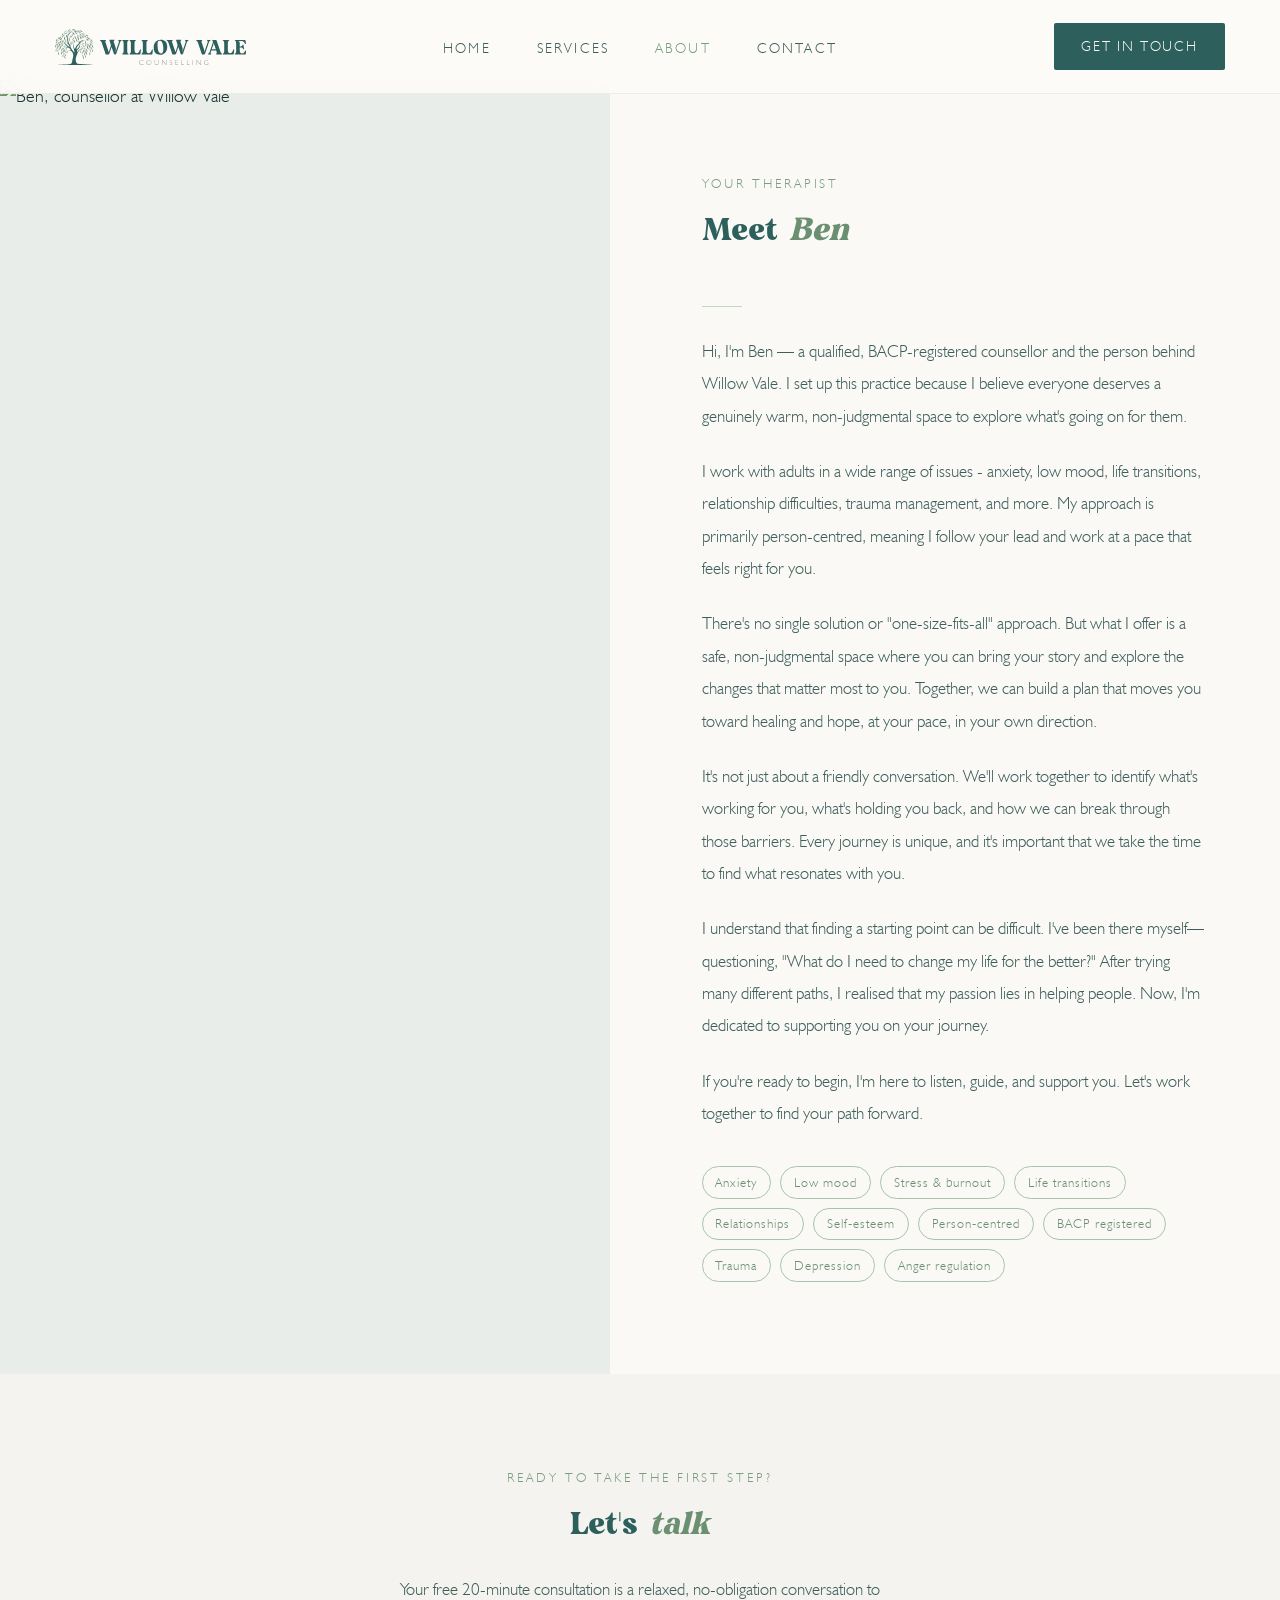
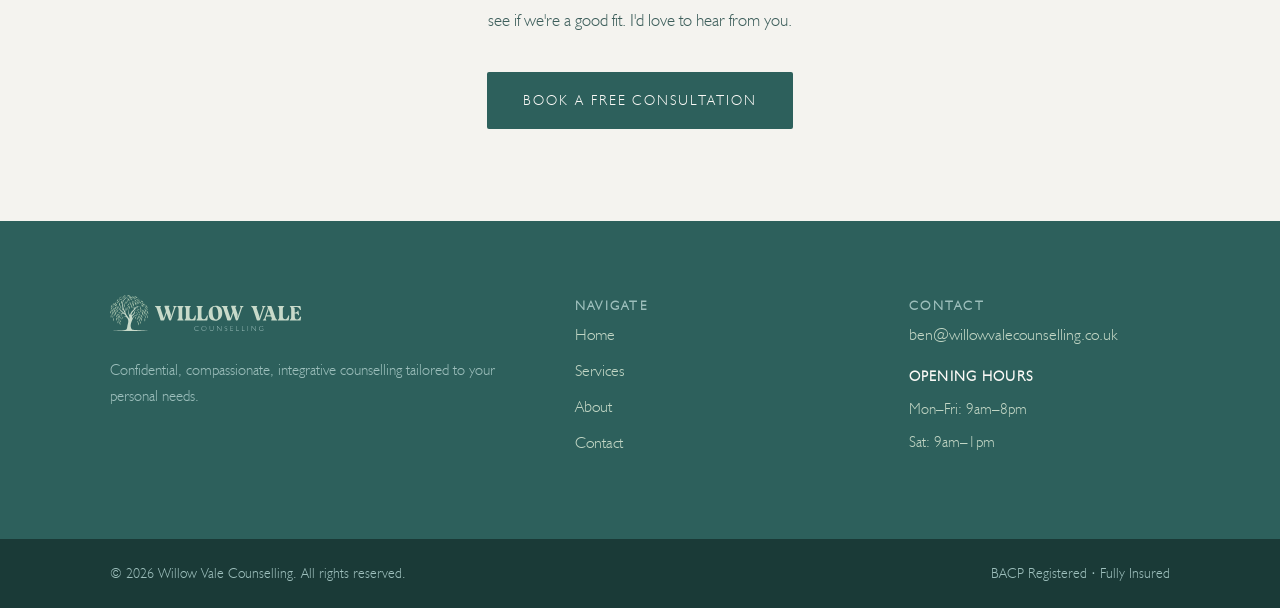
==== commit ab3d48dd: "Add files via upload" ====
--- a/about.html
+++ b/about.html
@@ -12,6 +12,9 @@
 
 <!-- ─── NAV ─────────────────────────────────── -->
 <nav>
+  <button class="nav-burger" id="nav-burger" onclick="toggleMenu()" aria-label="Menu">
+    <span></span><span></span><span></span>
+  </button>
   <a class="nav-logo" href="index.html" style="display:flex;align-items:center;">
     <span class="nav-logo-svg"><svg id="Layer_2" xmlns="http://www.w3.org/2000/svg" version="1.1" viewBox="0 0 338.8 63.8">
   <!-- Generator: Adobe Illustrator 30.1.0, SVG Export Plug-In . SVG Version: 2.1.1 Build 136)  -->
@@ -172,9 +175,7 @@
     <li class="nav-mobile-cta"><a href="contact.html">Get in Touch</a></li>
   </ul>
   <a class="nav-cta nav-cta-desktop" href="contact.html">Get in Touch</a>
-  <button class="nav-burger" id="nav-burger" onclick="toggleMenu()" aria-label="Menu">
-    <span></span><span></span><span></span>
-  </button>
+  <a class="nav-envelope" href="contact.html" aria-label="Get in touch"><svg xmlns="http://www.w3.org/2000/svg" viewBox="0 0 62.37 47.99"><path fill-rule="evenodd" d="M56.37,47.99H6c-3.31,0-6-2.69-6-6V6C0,2.69,2.69,0,6,0h50.37c3.31,0,6,2.69,6,6v35.99c0,3.31-2.69,6-6,6ZM7.17,38.41c0,1.33,1.08,2.4,2.4,2.4h43.23c1.33,0,2.4-1.07,2.4-2.4v-21.27l-22.41,13.58c-.47.27-.99.38-1.51.39-.04,0-.09,0-.13,0-.04,0-.09,0-.13,0-.51,0-1.03-.12-1.51-.39L7.17,17.18v21.23ZM52.8,7.23H9.57c-1.06,0-1.94.69-2.26,1.63.07.03.15.06.21.09l23.63,14.32,23.63-14.32c.09-.05.18-.08.28-.12-.33-.93-1.21-1.61-2.26-1.61Z"/></svg></a>
 </nav>
 
 
@@ -384,7 +385,7 @@
     </div>
   </footer>
   <div class="footer-bottom">
-    <p>&copy; 2025 Willow Vale Counselling. All rights reserved.</p>
+    <p>&copy; 2026 Willow Vale Counselling. All rights reserved.</p>
     <p>BACP Registered &middot; Fully Insured</p>
   </div>
 
--- a/style.css
+++ b/style.css
@@ -82,6 +82,7 @@
 
   .nav-links {
     display: flex; gap: 2.5rem; list-style: none;
+    position: absolute; left: 50%; transform: translateX(-50%);
   }
   .nav-links a {
     font-size: 0.78rem;
@@ -110,6 +111,7 @@
     transition: background var(--transition);
     text-decoration: none;
   }
+  .nav-cta-desktop { margin-left: auto; }
   .nav-cta:hover { background: var(--clay); }
 
   /* ─── PAGES ───────────────────────────────── */
@@ -296,6 +298,9 @@
     color: var(--sage);
     font-weight: bold;
   }
+
+  /* Carousel dots — hidden on desktop */
+  .testimonial-dots { display: none; }
 
   .home-pillars {
     background: var(--cream);
@@ -591,6 +596,7 @@
   .contact-detail-value a { color: var(--teal); text-decoration: none; }
   .contact-detail-value a:hover { color: var(--bark); text-decoration: underline; }
 
+  #contact-form-wrap { scroll-margin-top: 80px; }
   .contact-form {
     background: var(--cream);
     padding: 3rem;
@@ -834,10 +840,12 @@
   /* ─── RESPONSIVE ──────────────────────────── */
   @media (max-width: 900px) {
     nav { padding: 1rem 1.5rem; }
+    .nav-logo { position: absolute; left: 50%; transform: translateX(-50%); }
     .nav-links {
       display: none;
       position: fixed;
       top: 60px; left: 0; right: 0;
+      transform: none;
       background: rgba(253,251,248,0.98);
       backdrop-filter: blur(16px);
       flex-direction: column;
@@ -850,7 +858,29 @@
     .nav-links li { border-bottom: 1px solid rgba(122,108,94,0.08); }
     .nav-mobile-cta.nav-mobile-cta { border-bottom: none; }
     .nav-links a { display: block; padding: 0.9rem 1.75rem; font-size: 0.82rem; }
-    .nav-cta-desktop { display: none; }
+  .nav-envelope { display: none; }
+  .nav-cta-desktop { display: none; }
+    .nav-envelope {
+      display: flex;
+      align-items: center;
+      justify-content: center;
+      width: 36px;
+      height: 36px;
+      margin-left: 0.5rem;
+      color: var(--bark);
+      flex-shrink: 0;
+      overflow: visible;
+    }
+    .nav-envelope svg {
+      width: 20px;
+      height: 16px;
+      fill: var(--bark);
+      transition: fill var(--transition);
+      overflow: visible;
+      display: block;
+    }
+    .nav-envelope:hover svg { fill: var(--clay); }
+
     .nav-burger { display: flex; }
     .nav-mobile-cta { display: block; padding: 1.25rem 1.75rem 0.5rem; border-top: none; }
     .nav-mobile-cta a {
@@ -878,8 +908,44 @@
 
     .section { padding: 3.5rem 1.5rem; }
 
-    .home-testimonials { padding: 3.5rem 1.5rem; }
-    .testimonials-grid { grid-template-columns: 1fr; gap: 1.25rem; }
+    .home-testimonials { padding: 3.5rem 0 3.5rem 1.5rem; }
+    .testimonials-grid {
+      display: flex;
+      flex-direction: row;
+      overflow-x: auto;
+      scroll-snap-type: x mandatory;
+      -webkit-overflow-scrolling: touch;
+      gap: 1rem;
+      padding-right: 1.5rem;
+      padding-bottom: 1rem;
+      margin-top: 2rem;
+    }
+    .testimonials-grid::-webkit-scrollbar { display: none; }
+    .testimonial-dots {
+      display: flex;
+      justify-content: center;
+      gap: 0.5rem;
+      margin-top: 1.25rem;
+      padding-right: 1.5rem;
+    }
+    .testimonial-dot {
+      width: 7px;
+      height: 7px;
+      border-radius: 50%;
+      background: var(--sage-light);
+      opacity: 0.35;
+      cursor: pointer;
+      transition: opacity 0.25s, background 0.25s;
+    }
+    .testimonial-dot.active {
+      background: var(--teal);
+      opacity: 1;
+    }
+    .testimonial-card {
+      flex: 0 0 80vw;
+      max-width: 320px;
+      scroll-snap-align: start;
+    }
 
     .home-pillars { padding: 3.5rem 1.5rem; }
     .pillars-grid { grid-template-columns: 1fr; gap: 1.25rem; }
